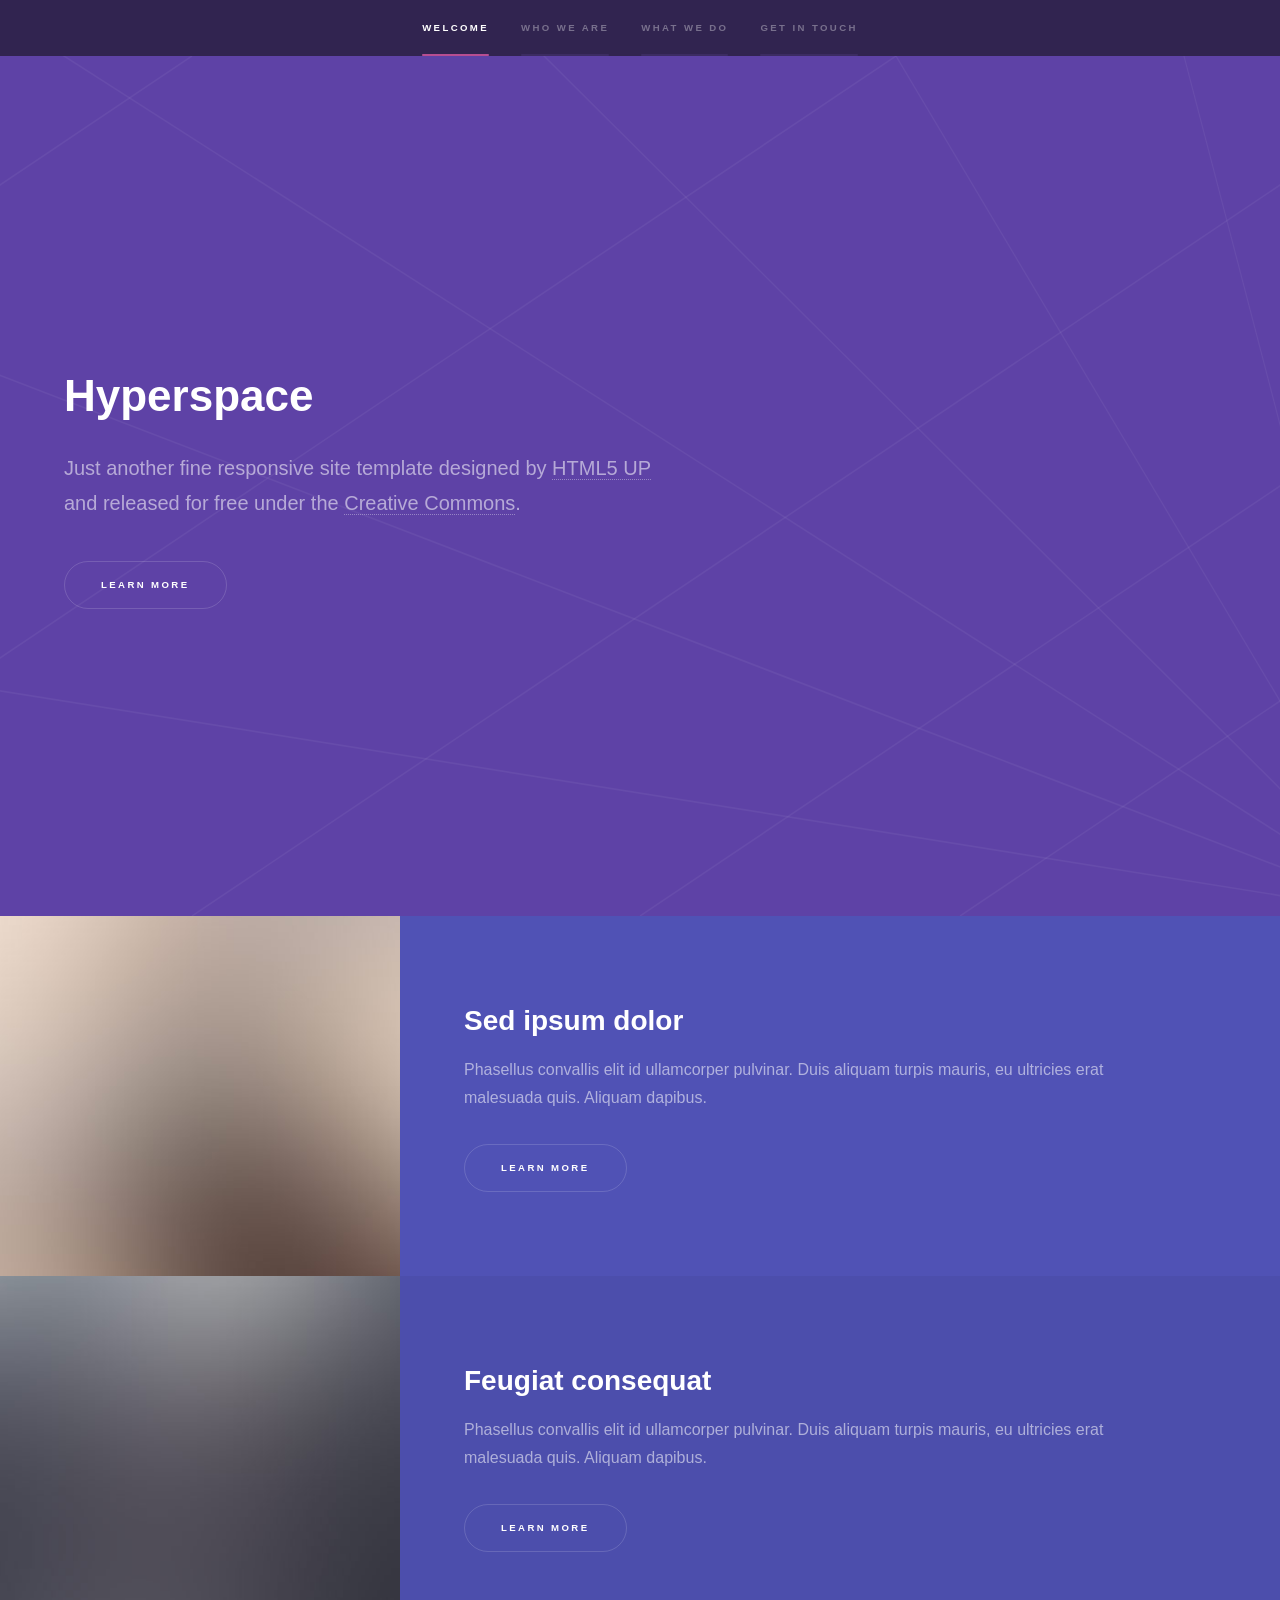
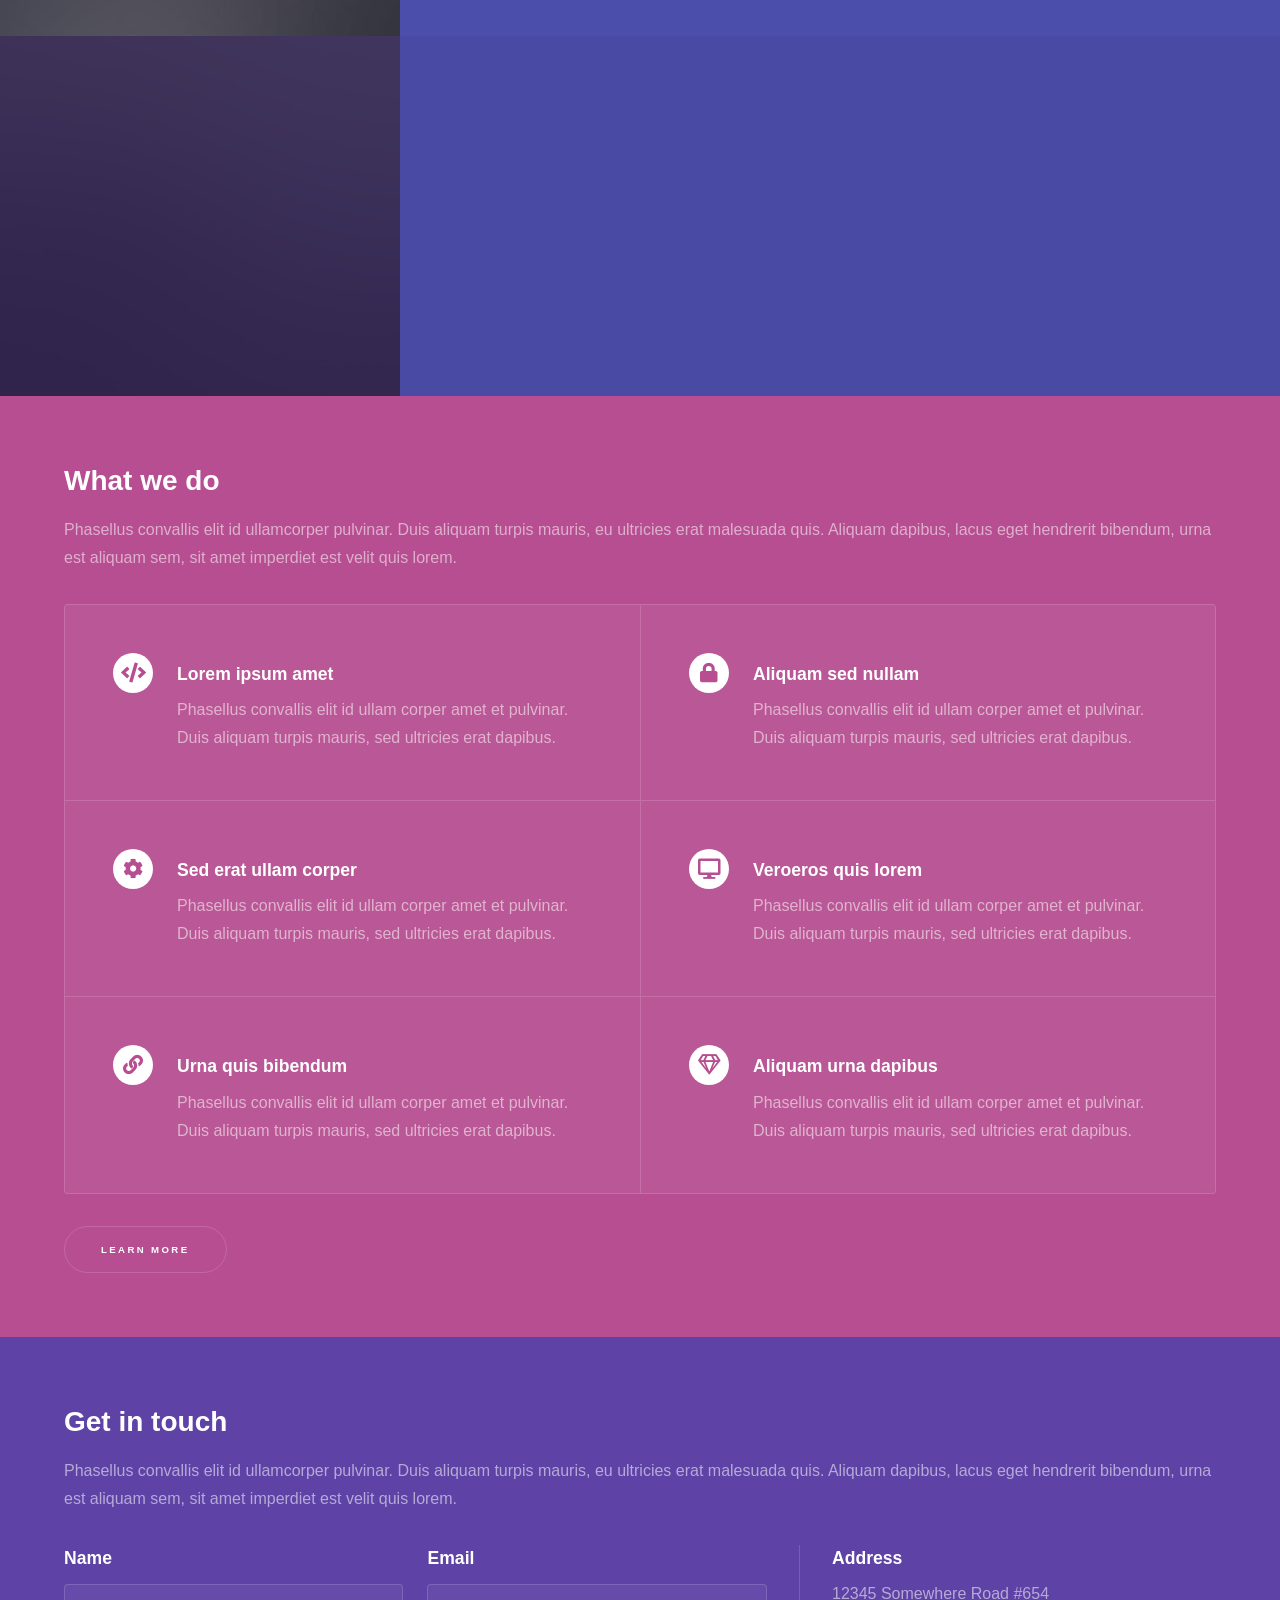
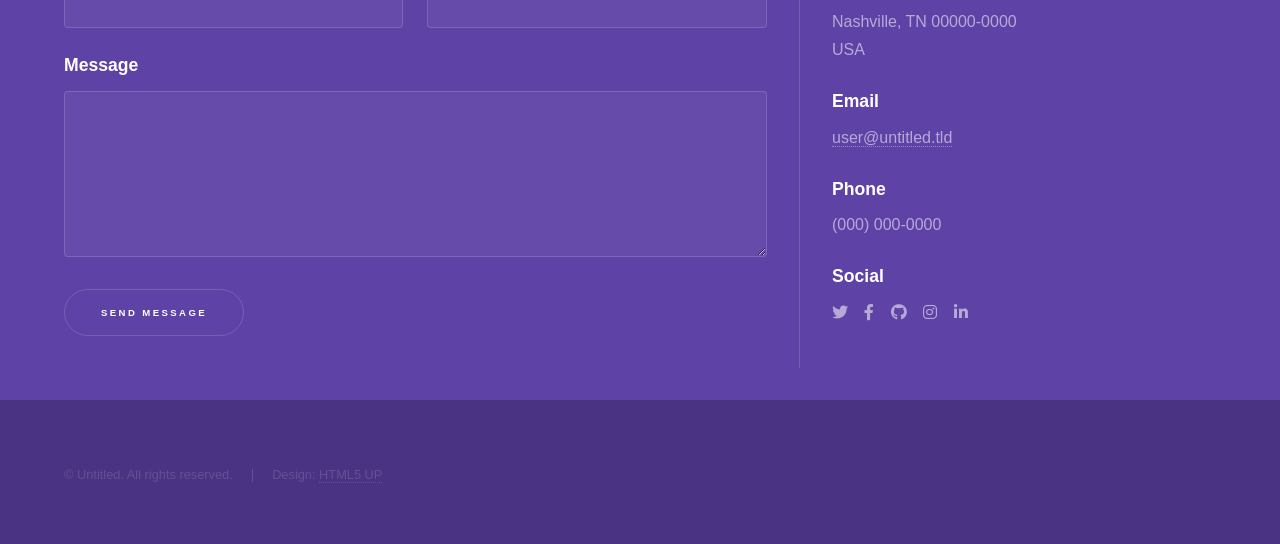
==== Frontend/html5up-hyperspace/index.html @ b509b098 "Added the 'Hyperspace' template from html5up.net" ====
<!DOCTYPE HTML>
<!--
	Hyperspace by HTML5 UP
	html5up.net | @ajlkn
	Free for personal and commercial use under the CCA 3.0 license (html5up.net/license)
-->
<html>
	<head>
		<title>Hyperspace by HTML5 UP</title>
		<meta charset="utf-8" />
		<meta name="viewport" content="width=device-width, initial-scale=1, user-scalable=no" />
		<link rel="stylesheet" href="assets/css/main.css" />
		<noscript><link rel="stylesheet" href="assets/css/noscript.css" /></noscript>
	</head>
	<body class="is-preload">

		<!-- Sidebar -->
			<section id="sidebar">
				<div class="inner">
					<nav>
						<ul>
							<li><a href="#intro">Welcome</a></li>
							<li><a href="#one">Who we are</a></li>
							<li><a href="#two">What we do</a></li>
							<li><a href="#three">Get in touch</a></li>
						</ul>
					</nav>
				</div>
			</section>

		<!-- Wrapper -->
			<div id="wrapper">

				<!-- Intro -->
					<section id="intro" class="wrapper style1 fullscreen fade-up">
						<div class="inner">
							<h1>Hyperspace</h1>
							<p>Just another fine responsive site template designed by <a href="http://html5up.net">HTML5 UP</a><br />
							and released for free under the <a href="http://html5up.net/license">Creative Commons</a>.</p>
							<ul class="actions">
								<li><a href="#one" class="button scrolly">Learn more</a></li>
							</ul>
						</div>
					</section>

				<!-- One -->
					<section id="one" class="wrapper style2 spotlights">
						<section>
							<a href="#" class="image"><img src="images/pic01.jpg" alt="" data-position="center center" /></a>
							<div class="content">
								<div class="inner">
									<h2>Sed ipsum dolor</h2>
									<p>Phasellus convallis elit id ullamcorper pulvinar. Duis aliquam turpis mauris, eu ultricies erat malesuada quis. Aliquam dapibus.</p>
									<ul class="actions">
										<li><a href="generic.html" class="button">Learn more</a></li>
									</ul>
								</div>
							</div>
						</section>
						<section>
							<a href="#" class="image"><img src="images/pic02.jpg" alt="" data-position="top center" /></a>
							<div class="content">
								<div class="inner">
									<h2>Feugiat consequat</h2>
									<p>Phasellus convallis elit id ullamcorper pulvinar. Duis aliquam turpis mauris, eu ultricies erat malesuada quis. Aliquam dapibus.</p>
									<ul class="actions">
										<li><a href="generic.html" class="button">Learn more</a></li>
									</ul>
								</div>
							</div>
						</section>
						<section>
							<a href="#" class="image"><img src="images/pic03.jpg" alt="" data-position="25% 25%" /></a>
							<div class="content">
								<div class="inner">
									<h2>Ultricies aliquam</h2>
									<p>Phasellus convallis elit id ullamcorper pulvinar. Duis aliquam turpis mauris, eu ultricies erat malesuada quis. Aliquam dapibus.</p>
									<ul class="actions">
										<li><a href="generic.html" class="button">Learn more</a></li>
									</ul>
								</div>
							</div>
						</section>
					</section>

				<!-- Two -->
					<section id="two" class="wrapper style3 fade-up">
						<div class="inner">
							<h2>What we do</h2>
							<p>Phasellus convallis elit id ullamcorper pulvinar. Duis aliquam turpis mauris, eu ultricies erat malesuada quis. Aliquam dapibus, lacus eget hendrerit bibendum, urna est aliquam sem, sit amet imperdiet est velit quis lorem.</p>
							<div class="features">
								<section>
									<span class="icon solid major fa-code"></span>
									<h3>Lorem ipsum amet</h3>
									<p>Phasellus convallis elit id ullam corper amet et pulvinar. Duis aliquam turpis mauris, sed ultricies erat dapibus.</p>
								</section>
								<section>
									<span class="icon solid major fa-lock"></span>
									<h3>Aliquam sed nullam</h3>
									<p>Phasellus convallis elit id ullam corper amet et pulvinar. Duis aliquam turpis mauris, sed ultricies erat dapibus.</p>
								</section>
								<section>
									<span class="icon solid major fa-cog"></span>
									<h3>Sed erat ullam corper</h3>
									<p>Phasellus convallis elit id ullam corper amet et pulvinar. Duis aliquam turpis mauris, sed ultricies erat dapibus.</p>
								</section>
								<section>
									<span class="icon solid major fa-desktop"></span>
									<h3>Veroeros quis lorem</h3>
									<p>Phasellus convallis elit id ullam corper amet et pulvinar. Duis aliquam turpis mauris, sed ultricies erat dapibus.</p>
								</section>
								<section>
									<span class="icon solid major fa-link"></span>
									<h3>Urna quis bibendum</h3>
									<p>Phasellus convallis elit id ullam corper amet et pulvinar. Duis aliquam turpis mauris, sed ultricies erat dapibus.</p>
								</section>
								<section>
									<span class="icon major fa-gem"></span>
									<h3>Aliquam urna dapibus</h3>
									<p>Phasellus convallis elit id ullam corper amet et pulvinar. Duis aliquam turpis mauris, sed ultricies erat dapibus.</p>
								</section>
							</div>
							<ul class="actions">
								<li><a href="generic.html" class="button">Learn more</a></li>
							</ul>
						</div>
					</section>

				<!-- Three -->
					<section id="three" class="wrapper style1 fade-up">
						<div class="inner">
							<h2>Get in touch</h2>
							<p>Phasellus convallis elit id ullamcorper pulvinar. Duis aliquam turpis mauris, eu ultricies erat malesuada quis. Aliquam dapibus, lacus eget hendrerit bibendum, urna est aliquam sem, sit amet imperdiet est velit quis lorem.</p>
							<div class="split style1">
								<section>
									<form method="post" action="#">
										<div class="fields">
											<div class="field half">
												<label for="name">Name</label>
												<input type="text" name="name" id="name" />
											</div>
											<div class="field half">
												<label for="email">Email</label>
												<input type="text" name="email" id="email" />
											</div>
											<div class="field">
												<label for="message">Message</label>
												<textarea name="message" id="message" rows="5"></textarea>
											</div>
										</div>
										<ul class="actions">
											<li><a href="" class="button submit">Send Message</a></li>
										</ul>
									</form>
								</section>
								<section>
									<ul class="contact">
										<li>
											<h3>Address</h3>
											<span>12345 Somewhere Road #654<br />
											Nashville, TN 00000-0000<br />
											USA</span>
										</li>
										<li>
											<h3>Email</h3>
											<a href="#">user@untitled.tld</a>
										</li>
										<li>
											<h3>Phone</h3>
											<span>(000) 000-0000</span>
										</li>
										<li>
											<h3>Social</h3>
											<ul class="icons">
												<li><a href="#" class="icon brands fa-twitter"><span class="label">Twitter</span></a></li>
												<li><a href="#" class="icon brands fa-facebook-f"><span class="label">Facebook</span></a></li>
												<li><a href="#" class="icon brands fa-github"><span class="label">GitHub</span></a></li>
												<li><a href="#" class="icon brands fa-instagram"><span class="label">Instagram</span></a></li>
												<li><a href="#" class="icon brands fa-linkedin-in"><span class="label">LinkedIn</span></a></li>
											</ul>
										</li>
									</ul>
								</section>
							</div>
						</div>
					</section>

			</div>

		<!-- Footer -->
			<footer id="footer" class="wrapper style1-alt">
				<div class="inner">
					<ul class="menu">
						<li>&copy; Untitled. All rights reserved.</li><li>Design: <a href="http://html5up.net">HTML5 UP</a></li>
					</ul>
				</div>
			</footer>

		<!-- Scripts -->
			<script src="assets/js/jquery.min.js"></script>
			<script src="assets/js/jquery.scrollex.min.js"></script>
			<script src="assets/js/jquery.scrolly.min.js"></script>
			<script src="assets/js/browser.min.js"></script>
			<script src="assets/js/breakpoints.min.js"></script>
			<script src="assets/js/util.js"></script>
			<script src="assets/js/main.js"></script>

	</body>
</html>
---- Frontend/html5up-hyperspace/assets/css/main.css ----
@import url(fontawesome-all.min.css);

/*
	Hyperspace by HTML5 UP
	html5up.net | @ajlkn
	Free for personal and commercial use under the CCA 3.0 license (html5up.net/license)
*/

html, body, div, span, applet, object,
iframe, h1, h2, h3, h4, h5, h6, p, blockquote,
pre, a, abbr, acronym, address, big, cite,
code, del, dfn, em, img, ins, kbd, q, s, samp,
small, strike, strong, sub, sup, tt, var, b,
u, i, center, dl, dt, dd, ol, ul, li, fieldset,
form, label, legend, table, caption, tbody,
tfoot, thead, tr, th, td, article, aside,
canvas, details, embed, figure, figcaption,
footer, header, hgroup, menu, nav, output, ruby,
section, summary, time, mark, audio, video {
	margin: 0;
	padding: 0;
	border: 0;
	font-size: 100%;
	font: inherit;
	vertical-align: baseline;}

article, aside, details, figcaption, figure,
footer, header, hgroup, menu, nav, section {
	display: block;}

body {
	line-height: 1;
}

ol, ul {
	list-style: none;
}

blockquote, q {
	quotes: none;
}

	blockquote:before, blockquote:after, q:before, q:after {
		content: '';
		content: none;
	}

table {
	border-collapse: collapse;
	border-spacing: 0;
}

body {
	-webkit-text-size-adjust: none;
}

mark {
	background-color: transparent;
	color: inherit;
}

input::-moz-focus-inner {
	border: 0;
	padding: 0;
}

input, select, textarea {
	-moz-appearance: none;
	-webkit-appearance: none;
	-ms-appearance: none;
	appearance: none;
}

/* Basic */

	@-ms-viewport {
		width: device-width;
	}

	body {
		-ms-overflow-style: scrollbar;
	}

	@media screen and (max-width: 480px) {

		html, body {
			min-width: 320px;
		}

	}

	html {
		box-sizing: border-box;
	}

	*, *:before, *:after {
		box-sizing: inherit;
	}

	body {
		background: #312450;
	}

		body.is-preload *, body.is-preload *:before, body.is-preload *:after {
			-moz-animation: none !important;
			-webkit-animation: none !important;
			-ms-animation: none !important;
			animation: none !important;
			-moz-transition: none !important;
			-webkit-transition: none !important;
			-ms-transition: none !important;
			transition: none !important;
		}

/* Type */

	body, input, select, textarea {
		color: rgba(255, 255, 255, 0.55);
		font-family: Arial, Helvetica, sans-serif;
		font-size: 16.5pt;
		font-weight: normal;
		line-height: 1.75;
	}

		@media screen and (max-width: 1680px) {

			body, input, select, textarea {
				font-size: 13pt;
			}

		}

		@media screen and (max-width: 1280px) {

			body, input, select, textarea {
				font-size: 12pt;
			}

		}

		@media screen and (max-width: 360px) {

			body, input, select, textarea {
				font-size: 11pt;
			}

		}

	a {
		-moz-transition: color 0.2s ease, border-bottom-color 0.2s ease;
		-webkit-transition: color 0.2s ease, border-bottom-color 0.2s ease;
		-ms-transition: color 0.2s ease, border-bottom-color 0.2s ease;
		transition: color 0.2s ease, border-bottom-color 0.2s ease;
		border-bottom: dotted 1px rgba(255, 255, 255, 0.35);
		color: inherit;
		text-decoration: none;
	}

		a:hover {
			border-bottom-color: transparent;
			color: #ffffff;
		}

	strong, b {
		color: #ffffff;
		font-weight: bold;
	}

	em, i {
		font-style: italic;
	}

	p {
		margin: 0 0 2em 0;
	}

	h1, h2, h3, h4, h5, h6 {
		color: #ffffff;
		font-weight: bold;
		line-height: 1.5;
		margin: 0 0 0.5em 0;
	}

		h1 a, h2 a, h3 a, h4 a, h5 a, h6 a {
			color: inherit;
			text-decoration: none;
		}

	h1 {
		font-size: 2.75em;
	}

		h1.major {
			margin: 0 0 1.3em 0;
			position: relative;
			padding-bottom: 0.35em;
		}

			h1.major:after {
				background-image: -moz-linear-gradient(to right, #5e42a6, #b74e91);
				background-image: -webkit-linear-gradient(to right, #5e42a6, #b74e91);
				background-image: -ms-linear-gradient(to right, #5e42a6, #b74e91);
				background-image: linear-gradient(to right, #5e42a6, #b74e91);
				-moz-transition: max-width 0.2s ease;
				-webkit-transition: max-width 0.2s ease;
				-ms-transition: max-width 0.2s ease;
				transition: max-width 0.2s ease;
				border-radius: 0.2em;
				bottom: 0;
				content: '';
				height: 0.05em;
				position: absolute;
				right: 0;
				width: 100%;
			}

	h2 {
		font-size: 1.75em;
	}

	h3 {
		font-size: 1.1em;
	}

	h4 {
		font-size: 1em;
	}

	h5 {
		font-size: 0.8em;
	}

	h6 {
		font-size: 0.6em;
	}

	@media screen and (max-width: 736px) {

		h1 {
			font-size: 2em;
		}

		h2 {
			font-size: 1.25em;
		}

		h3 {
			font-size: 1em;
		}

		h4 {
			font-size: 0.8em;
		}

		h5 {
			font-size: 0.6em;
		}

		h6 {
			font-size: 0.6em;
		}

	}

	sub {
		font-size: 0.8em;
		position: relative;
		top: 0.5em;
	}

	sup {
		font-size: 0.8em;
		position: relative;
		top: -0.5em;
	}

	blockquote {
		border-left: solid 4px rgba(255, 255, 255, 0.15);
		font-style: italic;
		margin: 0 0 2em 0;
		padding: 0.5em 0 0.5em 2em;
	}

	code {
		background: rgba(255, 255, 255, 0.05);
		border-radius: 0.25em;
		border: solid 1px rgba(255, 255, 255, 0.15);
		font-family: "Courier New", monospace;
		font-size: 0.9em;
		margin: 0 0.25em;
		padding: 0.25em 0.65em;
	}

	pre {
		-webkit-overflow-scrolling: touch;
		font-family: "Courier New", monospace;
		font-size: 0.9em;
		margin: 0 0 2em 0;
	}

		pre code {
			display: block;
			line-height: 1.75em;
			padding: 1em 1.5em;
			overflow-x: auto;
		}

	hr {
		border: 0;
		border-bottom: solid 1px rgba(255, 255, 255, 0.15);
		margin: 2em 0;
	}

		hr.major {
			margin: 3em 0;
		}

	.align-left {
		text-align: left;
	}

	.align-center {
		text-align: center;
	}

	.align-right {
		text-align: right;
	}

/* Row */

	.row {
		display: flex;
		flex-wrap: wrap;
		box-sizing: border-box;
		align-items: stretch;
	}

		.row > * {
			box-sizing: border-box;
		}

		.row.gtr-uniform > * > :last-child {
			margin-bottom: 0;
		}

		.row.aln-left {
			justify-content: flex-start;
		}

		.row.aln-center {
			justify-content: center;
		}

		.row.aln-right {
			justify-content: flex-end;
		}

		.row.aln-top {
			align-items: flex-start;
		}

		.row.aln-middle {
			align-items: center;
		}

		.row.aln-bottom {
			align-items: flex-end;
		}

		.row > .imp {
			order: -1;
		}

		.row > .col-1 {
			width: 8.33333%;
		}

		.row > .off-1 {
			margin-left: 8.33333%;
		}

		.row > .col-2 {
			width: 16.66667%;
		}

		.row > .off-2 {
			margin-left: 16.66667%;
		}

		.row > .col-3 {
			width: 25%;
		}

		.row > .off-3 {
			margin-left: 25%;
		}

		.row > .col-4 {
			width: 33.33333%;
		}

		.row > .off-4 {
			margin-left: 33.33333%;
		}

		.row > .col-5 {
			width: 41.66667%;
		}

		.row > .off-5 {
			margin-left: 41.66667%;
		}

		.row > .col-6 {
			width: 50%;
		}

		.row > .off-6 {
			margin-left: 50%;
		}

		.row > .col-7 {
			width: 58.33333%;
		}

		.row > .off-7 {
			margin-left: 58.33333%;
		}

		.row > .col-8 {
			width: 66.66667%;
		}

		.row > .off-8 {
			margin-left: 66.66667%;
		}

		.row > .col-9 {
			width: 75%;
		}

		.row > .off-9 {
			margin-left: 75%;
		}

		.row > .col-10 {
			width: 83.33333%;
		}

		.row > .off-10 {
			margin-left: 83.33333%;
		}

		.row > .col-11 {
			width: 91.66667%;
		}

		.row > .off-11 {
			margin-left: 91.66667%;
		}

		.row > .col-12 {
			width: 100%;
		}

		.row > .off-12 {
			margin-left: 100%;
		}

		.row.gtr-0 {
			margin-top: 0;
			margin-left: 0em;
		}

			.row.gtr-0 > * {
				padding: 0 0 0 0em;
			}

			.row.gtr-0.gtr-uniform {
				margin-top: 0em;
			}

				.row.gtr-0.gtr-uniform > * {
					padding-top: 0em;
				}

		.row.gtr-25 {
			margin-top: 0;
			margin-left: -0.375em;
		}

			.row.gtr-25 > * {
				padding: 0 0 0 0.375em;
			}

			.row.gtr-25.gtr-uniform {
				margin-top: -0.375em;
			}

				.row.gtr-25.gtr-uniform > * {
					padding-top: 0.375em;
				}

		.row.gtr-50 {
			margin-top: 0;
			margin-left: -0.75em;
		}

			.row.gtr-50 > * {
				padding: 0 0 0 0.75em;
			}

			.row.gtr-50.gtr-uniform {
				margin-top: -0.75em;
			}

				.row.gtr-50.gtr-uniform > * {
					padding-top: 0.75em;
				}

		.row {
			margin-top: 0;
			margin-left: -1.5em;
		}

			.row > * {
				padding: 0 0 0 1.5em;
			}

			.row.gtr-uniform {
				margin-top: -1.5em;
			}

				.row.gtr-uniform > * {
					padding-top: 1.5em;
				}

		.row.gtr-150 {
			margin-top: 0;
			margin-left: -2.25em;
		}

			.row.gtr-150 > * {
				padding: 0 0 0 2.25em;
			}

			.row.gtr-150.gtr-uniform {
				margin-top: -2.25em;
			}

				.row.gtr-150.gtr-uniform > * {
					padding-top: 2.25em;
				}

		.row.gtr-200 {
			margin-top: 0;
			margin-left: -3em;
		}

			.row.gtr-200 > * {
				padding: 0 0 0 3em;
			}

			.row.gtr-200.gtr-uniform {
				margin-top: -3em;
			}

				.row.gtr-200.gtr-uniform > * {
					padding-top: 3em;
				}

		@media screen and (max-width: 1680px) {

			.row {
				display: flex;
				flex-wrap: wrap;
				box-sizing: border-box;
				align-items: stretch;
			}

				.row > * {
					box-sizing: border-box;
				}

				.row.gtr-uniform > * > :last-child {
					margin-bottom: 0;
				}

				.row.aln-left {
					justify-content: flex-start;
				}

				.row.aln-center {
					justify-content: center;
				}

				.row.aln-right {
					justify-content: flex-end;
				}

				.row.aln-top {
					align-items: flex-start;
				}

				.row.aln-middle {
					align-items: center;
				}

				.row.aln-bottom {
					align-items: flex-end;
				}

				.row > .imp-xlarge {
					order: -1;
				}

				.row > .col-1-xlarge {
					width: 8.33333%;
				}

				.row > .off-1-xlarge {
					margin-left: 8.33333%;
				}

				.row > .col-2-xlarge {
					width: 16.66667%;
				}

				.row > .off-2-xlarge {
					margin-left: 16.66667%;
				}

				.row > .col-3-xlarge {
					width: 25%;
				}

				.row > .off-3-xlarge {
					margin-left: 25%;
				}

				.row > .col-4-xlarge {
					width: 33.33333%;
				}

				.row > .off-4-xlarge {
					margin-left: 33.33333%;
				}

				.row > .col-5-xlarge {
					width: 41.66667%;
				}

				.row > .off-5-xlarge {
					margin-left: 41.66667%;
				}

				.row > .col-6-xlarge {
					width: 50%;
				}

				.row > .off-6-xlarge {
					margin-left: 50%;
				}

				.row > .col-7-xlarge {
					width: 58.33333%;
				}

				.row > .off-7-xlarge {
					margin-left: 58.33333%;
				}

				.row > .col-8-xlarge {
					width: 66.66667%;
				}

				.row > .off-8-xlarge {
					margin-left: 66.66667%;
				}

				.row > .col-9-xlarge {
					width: 75%;
				}

				.row > .off-9-xlarge {
					margin-left: 75%;
				}

				.row > .col-10-xlarge {
					width: 83.33333%;
				}

				.row > .off-10-xlarge {
					margin-left: 83.33333%;
				}

				.row > .col-11-xlarge {
					width: 91.66667%;
				}

				.row > .off-11-xlarge {
					margin-left: 91.66667%;
				}

				.row > .col-12-xlarge {
					width: 100%;
				}

				.row > .off-12-xlarge {
					margin-left: 100%;
				}

				.row.gtr-0 {
					margin-top: 0;
					margin-left: 0em;
				}

					.row.gtr-0 > * {
						padding: 0 0 0 0em;
					}

					.row.gtr-0.gtr-uniform {
						margin-top: 0em;
					}

						.row.gtr-0.gtr-uniform > * {
							padding-top: 0em;
						}

				.row.gtr-25 {
					margin-top: 0;
					margin-left: -0.375em;
				}

					.row.gtr-25 > * {
						padding: 0 0 0 0.375em;
					}

					.row.gtr-25.gtr-uniform {
						margin-top: -0.375em;
					}

						.row.gtr-25.gtr-uniform > * {
							padding-top: 0.375em;
						}

				.row.gtr-50 {
					margin-top: 0;
					margin-left: -0.75em;
				}

					.row.gtr-50 > * {
						padding: 0 0 0 0.75em;
					}

					.row.gtr-50.gtr-uniform {
						margin-top: -0.75em;
					}

						.row.gtr-50.gtr-uniform > * {
							padding-top: 0.75em;
						}

				.row {
					margin-top: 0;
					margin-left: -1.5em;
				}

					.row > * {
						padding: 0 0 0 1.5em;
					}

					.row.gtr-uniform {
						margin-top: -1.5em;
					}

						.row.gtr-uniform > * {
							padding-top: 1.5em;
						}

				.row.gtr-150 {
					margin-top: 0;
					margin-left: -2.25em;
				}

					.row.gtr-150 > * {
						padding: 0 0 0 2.25em;
					}

					.row.gtr-150.gtr-uniform {
						margin-top: -2.25em;
					}

						.row.gtr-150.gtr-uniform > * {
							padding-top: 2.25em;
						}

				.row.gtr-200 {
					margin-top: 0;
					margin-left: -3em;
				}

					.row.gtr-200 > * {
						padding: 0 0 0 3em;
					}

					.row.gtr-200.gtr-uniform {
						margin-top: -3em;
					}

						.row.gtr-200.gtr-uniform > * {
							padding-top: 3em;
						}

		}

		@media screen and (max-width: 1280px) {

			.row {
				display: flex;
				flex-wrap: wrap;
				box-sizing: border-box;
				align-items: stretch;
			}

				.row > * {
					box-sizing: border-box;
				}

				.row.gtr-uniform > * > :last-child {
					margin-bottom: 0;
				}

				.row.aln-left {
					justify-content: flex-start;
				}

				.row.aln-center {
					justify-content: center;
				}

				.row.aln-right {
					justify-content: flex-end;
				}

				.row.aln-top {
					align-items: flex-start;
				}

				.row.aln-middle {
					align-items: center;
				}

				.row.aln-bottom {
					align-items: flex-end;
				}

				.row > .imp-large {
					order: -1;
				}

				.row > .col-1-large {
					width: 8.33333%;
				}

				.row > .off-1-large {
					margin-left: 8.33333%;
				}

				.row > .col-2-large {
					width: 16.66667%;
				}

				.row > .off-2-large {
					margin-left: 16.66667%;
				}

				.row > .col-3-large {
					width: 25%;
				}

				.row > .off-3-large {
					margin-left: 25%;
				}

				.row > .col-4-large {
					width: 33.33333%;
				}

				.row > .off-4-large {
					margin-left: 33.33333%;
				}

				.row > .col-5-large {
					width: 41.66667%;
				}

				.row > .off-5-large {
					margin-left: 41.66667%;
				}

				.row > .col-6-large {
					width: 50%;
				}

				.row > .off-6-large {
					margin-left: 50%;
				}

				.row > .col-7-large {
					width: 58.33333%;
				}

				.row > .off-7-large {
					margin-left: 58.33333%;
				}

				.row > .col-8-large {
					width: 66.66667%;
				}

				.row > .off-8-large {
					margin-left: 66.66667%;
				}

				.row > .col-9-large {
					width: 75%;
				}

				.row > .off-9-large {
					margin-left: 75%;
				}

				.row > .col-10-large {
					width: 83.33333%;
				}

				.row > .off-10-large {
					margin-left: 83.33333%;
				}

				.row > .col-11-large {
					width: 91.66667%;
				}

				.row > .off-11-large {
					margin-left: 91.66667%;
				}

				.row > .col-12-large {
					width: 100%;
				}

				.row > .off-12-large {
					margin-left: 100%;
				}

				.row.gtr-0 {
					margin-top: 0;
					margin-left: 0em;
				}

					.row.gtr-0 > * {
						padding: 0 0 0 0em;
					}

					.row.gtr-0.gtr-uniform {
						margin-top: 0em;
					}

						.row.gtr-0.gtr-uniform > * {
							padding-top: 0em;
						}

				.row.gtr-25 {
					margin-top: 0;
					margin-left: -0.375em;
				}

					.row.gtr-25 > * {
						padding: 0 0 0 0.375em;
					}

					.row.gtr-25.gtr-uniform {
						margin-top: -0.375em;
					}

						.row.gtr-25.gtr-uniform > * {
							padding-top: 0.375em;
						}

				.row.gtr-50 {
					margin-top: 0;
					margin-left: -0.75em;
				}

					.row.gtr-50 > * {
						padding: 0 0 0 0.75em;
					}

					.row.gtr-50.gtr-uniform {
						margin-top: -0.75em;
					}

						.row.gtr-50.gtr-uniform > * {
							padding-top: 0.75em;
						}

				.row {
					margin-top: 0;
					margin-left: -1.5em;
				}

					.row > * {
						padding: 0 0 0 1.5em;
					}

					.row.gtr-uniform {
						margin-top: -1.5em;
					}

						.row.gtr-uniform > * {
							padding-top: 1.5em;
						}

				.row.gtr-150 {
					margin-top: 0;
					margin-left: -2.25em;
				}

					.row.gtr-150 > * {
						padding: 0 0 0 2.25em;
					}

					.row.gtr-150.gtr-uniform {
						margin-top: -2.25em;
					}

						.row.gtr-150.gtr-uniform > * {
							padding-top: 2.25em;
						}

				.row.gtr-200 {
					margin-top: 0;
					margin-left: -3em;
				}

					.row.gtr-200 > * {
						padding: 0 0 0 3em;
					}

					.row.gtr-200.gtr-uniform {
						margin-top: -3em;
					}

						.row.gtr-200.gtr-uniform > * {
							padding-top: 3em;
						}

		}

		@media screen and (max-width: 980px) {

			.row {
				display: flex;
				flex-wrap: wrap;
				box-sizing: border-box;
				align-items: stretch;
			}

				.row > * {
					box-sizing: border-box;
				}

				.row.gtr-uniform > * > :last-child {
					margin-bottom: 0;
				}

				.row.aln-left {
					justify-content: flex-start;
				}

				.row.aln-center {
					justify-content: center;
				}

				.row.aln-right {
					justify-content: flex-end;
				}

				.row.aln-top {
					align-items: flex-start;
				}

				.row.aln-middle {
					align-items: center;
				}

				.row.aln-bottom {
					align-items: flex-end;
				}

				.row > .imp-medium {
					order: -1;
				}

				.row > .col-1-medium {
					width: 8.33333%;
				}

				.row > .off-1-medium {
					margin-left: 8.33333%;
				}

				.row > .col-2-medium {
					width: 16.66667%;
				}

				.row > .off-2-medium {
					margin-left: 16.66667%;
				}

				.row > .col-3-medium {
					width: 25%;
				}

				.row > .off-3-medium {
					margin-left: 25%;
				}

				.row > .col-4-medium {
					width: 33.33333%;
				}

				.row > .off-4-medium {
					margin-left: 33.33333%;
				}

				.row > .col-5-medium {
					width: 41.66667%;
				}

				.row > .off-5-medium {
					margin-left: 41.66667%;
				}

				.row > .col-6-medium {
					width: 50%;
				}

				.row > .off-6-medium {
					margin-left: 50%;
				}

				.row > .col-7-medium {
					width: 58.33333%;
				}

				.row > .off-7-medium {
					margin-left: 58.33333%;
				}

				.row > .col-8-medium {
					width: 66.66667%;
				}

				.row > .off-8-medium {
					margin-left: 66.66667%;
				}

				.row > .col-9-medium {
					width: 75%;
				}

				.row > .off-9-medium {
					margin-left: 75%;
				}

				.row > .col-10-medium {
					width: 83.33333%;
				}

				.row > .off-10-medium {
					margin-left: 83.33333%;
				}

				.row > .col-11-medium {
					width: 91.66667%;
				}

				.row > .off-11-medium {
					margin-left: 91.66667%;
				}

				.row > .col-12-medium {
					width: 100%;
				}

				.row > .off-12-medium {
					margin-left: 100%;
				}

				.row.gtr-0 {
					margin-top: 0;
					margin-left: 0em;
				}

					.row.gtr-0 > * {
						padding: 0 0 0 0em;
					}

					.row.gtr-0.gtr-uniform {
						margin-top: 0em;
					}

						.row.gtr-0.gtr-uniform > * {
							padding-top: 0em;
						}

				.row.gtr-25 {
					margin-top: 0;
					margin-left: -0.375em;
				}

					.row.gtr-25 > * {
						padding: 0 0 0 0.375em;
					}

					.row.gtr-25.gtr-uniform {
						margin-top: -0.375em;
					}

						.row.gtr-25.gtr-uniform > * {
							padding-top: 0.375em;
						}

				.row.gtr-50 {
					margin-top: 0;
					margin-left: -0.75em;
				}

					.row.gtr-50 > * {
						padding: 0 0 0 0.75em;
					}

					.row.gtr-50.gtr-uniform {
						margin-top: -0.75em;
					}

						.row.gtr-50.gtr-uniform > * {
							padding-top: 0.75em;
						}

				.row {
					margin-top: 0;
					margin-left: -1.5em;
				}

					.row > * {
						padding: 0 0 0 1.5em;
					}

					.row.gtr-uniform {
						margin-top: -1.5em;
					}

						.row.gtr-uniform > * {
							padding-top: 1.5em;
						}

				.row.gtr-150 {
					margin-top: 0;
					margin-left: -2.25em;
				}

					.row.gtr-150 > * {
						padding: 0 0 0 2.25em;
					}

					.row.gtr-150.gtr-uniform {
						margin-top: -2.25em;
					}

						.row.gtr-150.gtr-uniform > * {
							padding-top: 2.25em;
						}

				.row.gtr-200 {
					margin-top: 0;
					margin-left: -3em;
				}

					.row.gtr-200 > * {
						padding: 0 0 0 3em;
					}

					.row.gtr-200.gtr-uniform {
						margin-top: -3em;
					}

						.row.gtr-200.gtr-uniform > * {
							padding-top: 3em;
						}

		}

		@media screen and (max-width: 736px) {

			.row {
				display: flex;
				flex-wrap: wrap;
				box-sizing: border-box;
				align-items: stretch;
			}

				.row > * {
					box-sizing: border-box;
				}

				.row.gtr-uniform > * > :last-child {
					margin-bottom: 0;
				}

				.row.aln-left {
					justify-content: flex-start;
				}

				.row.aln-center {
					justify-content: center;
				}

				.row.aln-right {
					justify-content: flex-end;
				}

				.row.aln-top {
					align-items: flex-start;
				}

				.row.aln-middle {
					align-items: center;
				}

				.row.aln-bottom {
					align-items: flex-end;
				}

				.row > .imp-small {
					order: -1;
				}

				.row > .col-1-small {
					width: 8.33333%;
				}

				.row > .off-1-small {
					margin-left: 8.33333%;
				}

				.row > .col-2-small {
					width: 16.66667%;
				}

				.row > .off-2-small {
					margin-left: 16.66667%;
				}

				.row > .col-3-small {
					width: 25%;
				}

				.row > .off-3-small {
					margin-left: 25%;
				}

				.row > .col-4-small {
					width: 33.33333%;
				}

				.row > .off-4-small {
					margin-left: 33.33333%;
				}

				.row > .col-5-small {
					width: 41.66667%;
				}

				.row > .off-5-small {
					margin-left: 41.66667%;
				}

				.row > .col-6-small {
					width: 50%;
				}

				.row > .off-6-small {
					margin-left: 50%;
				}

				.row > .col-7-small {
					width: 58.33333%;
				}

				.row > .off-7-small {
					margin-left: 58.33333%;
				}

				.row > .col-8-small {
					width: 66.66667%;
				}

				.row > .off-8-small {
					margin-left: 66.66667%;
				}

				.row > .col-9-small {
					width: 75%;
				}

				.row > .off-9-small {
					margin-left: 75%;
				}

				.row > .col-10-small {
					width: 83.33333%;
				}

				.row > .off-10-small {
					margin-left: 83.33333%;
				}

				.row > .col-11-small {
					width: 91.66667%;
				}

				.row > .off-11-small {
					margin-left: 91.66667%;
				}

				.row > .col-12-small {
					width: 100%;
				}

				.row > .off-12-small {
					margin-left: 100%;
				}

				.row.gtr-0 {
					margin-top: 0;
					margin-left: 0em;
				}

					.row.gtr-0 > * {
						padding: 0 0 0 0em;
					}

					.row.gtr-0.gtr-uniform {
						margin-top: 0em;
					}

						.row.gtr-0.gtr-uniform > * {
							padding-top: 0em;
						}

				.row.gtr-25 {
					margin-top: 0;
					margin-left: -0.375em;
				}

					.row.gtr-25 > * {
						padding: 0 0 0 0.375em;
					}

					.row.gtr-25.gtr-uniform {
						margin-top: -0.375em;
					}

						.row.gtr-25.gtr-uniform > * {
							padding-top: 0.375em;
						}

				.row.gtr-50 {
					margin-top: 0;
					margin-left: -0.75em;
				}

					.row.gtr-50 > * {
						padding: 0 0 0 0.75em;
					}

					.row.gtr-50.gtr-uniform {
						margin-top: -0.75em;
					}

						.row.gtr-50.gtr-uniform > * {
							padding-top: 0.75em;
						}

				.row {
					margin-top: 0;
					margin-left: -1.5em;
				}

					.row > * {
						padding: 0 0 0 1.5em;
					}

					.row.gtr-uniform {
						margin-top: -1.5em;
					}

						.row.gtr-uniform > * {
							padding-top: 1.5em;
						}

				.row.gtr-150 {
					margin-top: 0;
					margin-left: -2.25em;
				}

					.row.gtr-150 > * {
						padding: 0 0 0 2.25em;
					}

					.row.gtr-150.gtr-uniform {
						margin-top: -2.25em;
					}

						.row.gtr-150.gtr-uniform > * {
							padding-top: 2.25em;
						}

				.row.gtr-200 {
					margin-top: 0;
					margin-left: -3em;
				}

					.row.gtr-200 > * {
						padding: 0 0 0 3em;
					}

					.row.gtr-200.gtr-uniform {
						margin-top: -3em;
					}

						.row.gtr-200.gtr-uniform > * {
							padding-top: 3em;
						}

		}

		@media screen and (max-width: 480px) {

			.row {
				display: flex;
				flex-wrap: wrap;
				box-sizing: border-box;
				align-items: stretch;
			}

				.row > * {
					box-sizing: border-box;
				}

				.row.gtr-uniform > * > :last-child {
					margin-bottom: 0;
				}

				.row.aln-left {
					justify-content: flex-start;
				}

				.row.aln-center {
					justify-content: center;
				}

				.row.aln-right {
					justify-content: flex-end;
				}

				.row.aln-top {
					align-items: flex-start;
				}

				.row.aln-middle {
					align-items: center;
				}

				.row.aln-bottom {
					align-items: flex-end;
				}

				.row > .imp-xsmall {
					order: -1;
				}

				.row > .col-1-xsmall {
					width: 8.33333%;
				}

				.row > .off-1-xsmall {
					margin-left: 8.33333%;
				}

				.row > .col-2-xsmall {
					width: 16.66667%;
				}

				.row > .off-2-xsmall {
					margin-left: 16.66667%;
				}

				.row > .col-3-xsmall {
					width: 25%;
				}

				.row > .off-3-xsmall {
					margin-left: 25%;
				}

				.row > .col-4-xsmall {
					width: 33.33333%;
				}

				.row > .off-4-xsmall {
					margin-left: 33.33333%;
				}

				.row > .col-5-xsmall {
					width: 41.66667%;
				}

				.row > .off-5-xsmall {
					margin-left: 41.66667%;
				}

				.row > .col-6-xsmall {
					width: 50%;
				}

				.row > .off-6-xsmall {
					margin-left: 50%;
				}

				.row > .col-7-xsmall {
					width: 58.33333%;
				}

				.row > .off-7-xsmall {
					margin-left: 58.33333%;
				}

				.row > .col-8-xsmall {
					width: 66.66667%;
				}

				.row > .off-8-xsmall {
					margin-left: 66.66667%;
				}

				.row > .col-9-xsmall {
					width: 75%;
				}

				.row > .off-9-xsmall {
					margin-left: 75%;
				}

				.row > .col-10-xsmall {
					width: 83.33333%;
				}

				.row > .off-10-xsmall {
					margin-left: 83.33333%;
				}

				.row > .col-11-xsmall {
					width: 91.66667%;
				}

				.row > .off-11-xsmall {
					margin-left: 91.66667%;
				}

				.row > .col-12-xsmall {
					width: 100%;
				}

				.row > .off-12-xsmall {
					margin-left: 100%;
				}

				.row.gtr-0 {
					margin-top: 0;
					margin-left: 0em;
				}

					.row.gtr-0 > * {
						padding: 0 0 0 0em;
					}

					.row.gtr-0.gtr-uniform {
						margin-top: 0em;
					}

						.row.gtr-0.gtr-uniform > * {
							padding-top: 0em;
						}

				.row.gtr-25 {
					margin-top: 0;
					margin-left: -0.375em;
				}

					.row.gtr-25 > * {
						padding: 0 0 0 0.375em;
					}

					.row.gtr-25.gtr-uniform {
						margin-top: -0.375em;
					}

						.row.gtr-25.gtr-uniform > * {
							padding-top: 0.375em;
						}

				.row.gtr-50 {
					margin-top: 0;
					margin-left: -0.75em;
				}

					.row.gtr-50 > * {
						padding: 0 0 0 0.75em;
					}

					.row.gtr-50.gtr-uniform {
						margin-top: -0.75em;
					}

						.row.gtr-50.gtr-uniform > * {
							padding-top: 0.75em;
						}

				.row {
					margin-top: 0;
					margin-left: -1.5em;
				}

					.row > * {
						padding: 0 0 0 1.5em;
					}

					.row.gtr-uniform {
						margin-top: -1.5em;
					}

						.row.gtr-uniform > * {
							padding-top: 1.5em;
						}

				.row.gtr-150 {
					margin-top: 0;
					margin-left: -2.25em;
				}

					.row.gtr-150 > * {
						padding: 0 0 0 2.25em;
					}

					.row.gtr-150.gtr-uniform {
						margin-top: -2.25em;
					}

						.row.gtr-150.gtr-uniform > * {
							padding-top: 2.25em;
						}

				.row.gtr-200 {
					margin-top: 0;
					margin-left: -3em;
				}

					.row.gtr-200 > * {
						padding: 0 0 0 3em;
					}

					.row.gtr-200.gtr-uniform {
						margin-top: -3em;
					}

						.row.gtr-200.gtr-uniform > * {
							padding-top: 3em;
						}

		}

/* Box */

	.box {
		border-radius: 0.25em;
		border: solid 1px rgba(255, 255, 255, 0.15);
		margin-bottom: 2em;
		padding: 1.5em;
	}

		.box > :last-child,
		.box > :last-child > :last-child,
		.box > :last-child > :last-child > :last-child {
			margin-bottom: 0;
		}

		.box.alt {
			border: 0;
			border-radius: 0;
			padding: 0;
		}

/* Button */

	input[type="submit"],
	input[type="reset"],
	input[type="button"],
	button,
	.button {
		-moz-appearance: none;
		-webkit-appearance: none;
		-ms-appearance: none;
		appearance: none;
		-moz-transition: border-color 0.2s ease;
		-webkit-transition: border-color 0.2s ease;
		-ms-transition: border-color 0.2s ease;
		transition: border-color 0.2s ease;
		background-color: transparent;
		border: solid 1px !important;
		border-color: rgba(255, 255, 255, 0.15) !important;
		border-radius: 3em;
		color: #ffffff !important;
		cursor: pointer;
		display: inline-block;
		font-size: 0.6em;
		font-weight: bold;
		height: calc(4.75em + 2px);
		letter-spacing: 0.25em;
		line-height: 4.75em;
		outline: 0;
		padding: 0 3.75em;
		position: relative;
		text-align: center;
		text-decoration: none;
		text-transform: uppercase;
		white-space: nowrap;
	}

		input[type="submit"]:after,
		input[type="reset"]:after,
		input[type="button"]:after,
		button:after,
		.button:after {
			-moz-transform: scale(0.25);
			-webkit-transform: scale(0.25);
			-ms-transform: scale(0.25);
			transform: scale(0.25);
			pointer-events: none;
			-moz-transition: opacity 0.2s ease, -moz-transform 0.2s ease;
			-webkit-transition: opacity 0.2s ease, -webkit-transform 0.2s ease;
			-ms-transition: opacity 0.2s ease, -ms-transform 0.2s ease;
			transition: opacity 0.2s ease, transform 0.2s ease;
			background: #ffffff;
			border-radius: 3em;
			content: '';
			height: 100%;
			left: 0;
			opacity: 0;
			position: absolute;
			top: 0;
			width: 100%;
		}

		input[type="submit"].icon:before,
		input[type="reset"].icon:before,
		input[type="button"].icon:before,
		button.icon:before,
		.button.icon:before {
			margin-right: 0.75em;
		}

		input[type="submit"].fit,
		input[type="reset"].fit,
		input[type="button"].fit,
		button.fit,
		.button.fit {
			width: 100%;
		}

		input[type="submit"].small,
		input[type="reset"].small,
		input[type="button"].small,
		button.small,
		.button.small {
			font-size: 0.4em;
		}

		input[type="submit"].large,
		input[type="reset"].large,
		input[type="button"].large,
		button.large,
		.button.large {
			font-size: 0.8em;
		}

		input[type="submit"].primary,
		input[type="reset"].primary,
		input[type="button"].primary,
		button.primary,
		.button.primary {
			background-color: #ffffff;
			color: #312450 !important;
		}

			input[type="submit"].primary:after,
			input[type="reset"].primary:after,
			input[type="button"].primary:after,
			button.primary:after,
			.button.primary:after {
				display: none;
			}

		input[type="submit"].disabled, input[type="submit"]:disabled,
		input[type="reset"].disabled,
		input[type="reset"]:disabled,
		input[type="button"].disabled,
		input[type="button"]:disabled,
		button.disabled,
		button:disabled,
		.button.disabled,
		.button:disabled {
			cursor: default;
			opacity: 0.5;
			pointer-events: none;
		}

		input[type="submit"]:hover,
		input[type="reset"]:hover,
		input[type="button"]:hover,
		button:hover,
		.button:hover {
			border-color: rgba(255, 255, 255, 0.55) !important;
		}

			input[type="submit"]:hover:after,
			input[type="reset"]:hover:after,
			input[type="button"]:hover:after,
			button:hover:after,
			.button:hover:after {
				opacity: 0.05;
				-moz-transform: scale(1);
				-webkit-transform: scale(1);
				-ms-transform: scale(1);
				transform: scale(1);
			}

			input[type="submit"]:hover:active,
			input[type="reset"]:hover:active,
			input[type="button"]:hover:active,
			button:hover:active,
			.button:hover:active {
				border-color: #ffffff !important;
			}

				input[type="submit"]:hover:active:after,
				input[type="reset"]:hover:active:after,
				input[type="button"]:hover:active:after,
				button:hover:active:after,
				.button:hover:active:after {
					opacity: 0.1;
				}

/* Features */

	.features {
		display: -moz-flex;
		display: -webkit-flex;
		display: -ms-flex;
		display: flex;
		-moz-flex-wrap: wrap;
		-webkit-flex-wrap: wrap;
		-ms-flex-wrap: wrap;
		flex-wrap: wrap;
		border-radius: 0.25em;
		border: solid 1px rgba(255, 255, 255, 0.15);
		background: rgba(255, 255, 255, 0.05);
		margin: 0 0 2em 0;
	}

		.features section {
			padding: 3.5em 3em 1em 7em ;
			width: 50%;
			border-top: solid 1px rgba(255, 255, 255, 0.15);
			position: relative;
		}

			.features section:nth-child(-n + 2) {
				border-top-width: 0;
			}

			.features section:nth-child(2n) {
				border-left: solid 1px rgba(255, 255, 255, 0.15);
			}

			.features section .icon {
				-moz-transition: opacity 0.5s ease, -moz-transform 0.5s ease;
				-webkit-transition: opacity 0.5s ease, -webkit-transform 0.5s ease;
				-ms-transition: opacity 0.5s ease, -ms-transform 0.5s ease;
				transition: opacity 0.5s ease, transform 0.5s ease;
				-moz-transition-delay: 1s;
				-webkit-transition-delay: 1s;
				-ms-transition-delay: 1s;
				transition-delay: 1s;
				-moz-transform: scale(1);
				-webkit-transform: scale(1);
				-ms-transform: scale(1);
				transform: scale(1);
				position: absolute;
				left: 3em;
				top: 3em;
				opacity: 1;
			}

			.features section:nth-child(1) .icon {
				-moz-transition-delay: 0.15s;
				-webkit-transition-delay: 0.15s;
				-ms-transition-delay: 0.15s;
				transition-delay: 0.15s;
			}

			.features section:nth-child(2) .icon {
				-moz-transition-delay: 0.3s;
				-webkit-transition-delay: 0.3s;
				-ms-transition-delay: 0.3s;
				transition-delay: 0.3s;
			}

			.features section:nth-child(3) .icon {
				-moz-transition-delay: 0.45s;
				-webkit-transition-delay: 0.45s;
				-ms-transition-delay: 0.45s;
				transition-delay: 0.45s;
			}

			.features section:nth-child(4) .icon {
				-moz-transition-delay: 0.6s;
				-webkit-transition-delay: 0.6s;
				-ms-transition-delay: 0.6s;
				transition-delay: 0.6s;
			}

			.features section:nth-child(5) .icon {
				-moz-transition-delay: 0.75s;
				-webkit-transition-delay: 0.75s;
				-ms-transition-delay: 0.75s;
				transition-delay: 0.75s;
			}

			.features section:nth-child(6) .icon {
				-moz-transition-delay: 0.9s;
				-webkit-transition-delay: 0.9s;
				-ms-transition-delay: 0.9s;
				transition-delay: 0.9s;
			}

			.features section:nth-child(7) .icon {
				-moz-transition-delay: 1.05s;
				-webkit-transition-delay: 1.05s;
				-ms-transition-delay: 1.05s;
				transition-delay: 1.05s;
			}

			.features section:nth-child(8) .icon {
				-moz-transition-delay: 1.2s;
				-webkit-transition-delay: 1.2s;
				-ms-transition-delay: 1.2s;
				transition-delay: 1.2s;
			}

			.features section:nth-child(9) .icon {
				-moz-transition-delay: 1.35s;
				-webkit-transition-delay: 1.35s;
				-ms-transition-delay: 1.35s;
				transition-delay: 1.35s;
			}

			.features section:nth-child(10) .icon {
				-moz-transition-delay: 1.5s;
				-webkit-transition-delay: 1.5s;
				-ms-transition-delay: 1.5s;
				transition-delay: 1.5s;
			}

			.features section:nth-child(11) .icon {
				-moz-transition-delay: 1.65s;
				-webkit-transition-delay: 1.65s;
				-ms-transition-delay: 1.65s;
				transition-delay: 1.65s;
			}

			.features section:nth-child(12) .icon {
				-moz-transition-delay: 1.8s;
				-webkit-transition-delay: 1.8s;
				-ms-transition-delay: 1.8s;
				transition-delay: 1.8s;
			}

			.features section:nth-child(13) .icon {
				-moz-transition-delay: 1.95s;
				-webkit-transition-delay: 1.95s;
				-ms-transition-delay: 1.95s;
				transition-delay: 1.95s;
			}

			.features section:nth-child(14) .icon {
				-moz-transition-delay: 2.1s;
				-webkit-transition-delay: 2.1s;
				-ms-transition-delay: 2.1s;
				transition-delay: 2.1s;
			}

			.features section:nth-child(15) .icon {
				-moz-transition-delay: 2.25s;
				-webkit-transition-delay: 2.25s;
				-ms-transition-delay: 2.25s;
				transition-delay: 2.25s;
			}

			.features section:nth-child(16) .icon {
				-moz-transition-delay: 2.4s;
				-webkit-transition-delay: 2.4s;
				-ms-transition-delay: 2.4s;
				transition-delay: 2.4s;
			}

			.features section:nth-child(17) .icon {
				-moz-transition-delay: 2.55s;
				-webkit-transition-delay: 2.55s;
				-ms-transition-delay: 2.55s;
				transition-delay: 2.55s;
			}

			.features section:nth-child(18) .icon {
				-moz-transition-delay: 2.7s;
				-webkit-transition-delay: 2.7s;
				-ms-transition-delay: 2.7s;
				transition-delay: 2.7s;
			}

			.features section:nth-child(19) .icon {
				-moz-transition-delay: 2.85s;
				-webkit-transition-delay: 2.85s;
				-ms-transition-delay: 2.85s;
				transition-delay: 2.85s;
			}

			.features section:nth-child(20) .icon {
				-moz-transition-delay: 3s;
				-webkit-transition-delay: 3s;
				-ms-transition-delay: 3s;
				transition-delay: 3s;
			}

		.features.inactive section .icon {
			-moz-transform: scale(0.5);
			-webkit-transform: scale(0.5);
			-ms-transform: scale(0.5);
			transform: scale(0.5);
			opacity: 0;
		}

		@media screen and (max-width: 980px) {

			.features {
				display: block;
			}

				.features section {
					border-top-width: 1px !important;
					border-left-width: 0 !important;
					width: 100%;
				}

					.features section:first-child {
						border-top-width: 0 !important;
					}

		}

		@media screen and (max-width: 736px) {

			.features section {
				padding: 2.5em 1.5em 0.1em 5.5em ;
			}

				.features section .icon {
					left: 1.5em;
					top: 2em;
				}

		}

		@media screen and (max-width: 480px) {

			.features section {
				padding: 2em 1.5em 0.1em 1.5em ;
			}

				.features section .icon {
					left: 0;
					position: relative;
					top: 0;
				}

		}

/* Form */

	form {
		margin: 0 0 2em 0;
	}

		form > :last-child {
			margin-bottom: 0;
		}

		form > .fields {
			display: -moz-flex;
			display: -webkit-flex;
			display: -ms-flex;
			display: flex;
			-moz-flex-wrap: wrap;
			-webkit-flex-wrap: wrap;
			-ms-flex-wrap: wrap;
			flex-wrap: wrap;
			width: calc(100% + 3em);
			margin: -1.5em 0 2em -1.5em;
		}

			form > .fields > .field {
				-moz-flex-grow: 0;
				-webkit-flex-grow: 0;
				-ms-flex-grow: 0;
				flex-grow: 0;
				-moz-flex-shrink: 0;
				-webkit-flex-shrink: 0;
				-ms-flex-shrink: 0;
				flex-shrink: 0;
				padding: 1.5em 0 0 1.5em;
				width: calc(100% - 1.5em);
			}

				form > .fields > .field.half {
					width: calc(50% - 0.75em);
				}

				form > .fields > .field.third {
					width: calc(100%/3 - 0.5em);
				}

				form > .fields > .field.quarter {
					width: calc(25% - 0.375em);
				}

		@media screen and (max-width: 480px) {

			form > .fields {
				width: calc(100% + 3em);
				margin: -1.5em 0 2em -1.5em;
			}

				form > .fields > .field {
					padding: 1.5em 0 0 1.5em;
					width: calc(100% - 1.5em);
				}

					form > .fields > .field.half {
						width: calc(100% - 1.5em);
					}

					form > .fields > .field.third {
						width: calc(100% - 1.5em);
					}

					form > .fields > .field.quarter {
						width: calc(100% - 1.5em);
					}

		}

	label {
		color: #ffffff;
		font-weight: bold;
		line-height: 1.5;
		margin: 0 0 0.7em 0;
		display: block;
		font-size: 1.1em;
	}

	input[type="text"],
	input[type="password"],
	input[type="email"],
	input[type="tel"],
	select,
	textarea {
		-moz-appearance: none;
		-webkit-appearance: none;
		-ms-appearance: none;
		appearance: none;
		background: rgba(255, 255, 255, 0.05);
		border-radius: 0.25em;
		border: none;
		border: solid 1px rgba(255, 255, 255, 0.15);
		color: inherit;
		display: block;
		outline: 0;
		padding: 0 1em;
		text-decoration: none;
		width: 100%;
	}

		input[type="text"]:invalid,
		input[type="password"]:invalid,
		input[type="email"]:invalid,
		input[type="tel"]:invalid,
		select:invalid,
		textarea:invalid {
			box-shadow: none;
		}

		input[type="text"]:focus,
		input[type="password"]:focus,
		input[type="email"]:focus,
		input[type="tel"]:focus,
		select:focus,
		textarea:focus {
			border-color: #ffffff;
			box-shadow: 0 0 0 1px #ffffff;
		}

	select {
		background-image: url("data:image/svg+xml;charset=utf8,%3Csvg xmlns='http://www.w3.org/2000/svg' width='40' height='40' preserveAspectRatio='none' viewBox='0 0 40 40'%3E%3Cpath d='M9.4,12.3l10.4,10.4l10.4-10.4c0.2-0.2,0.5-0.4,0.9-0.4c0.3,0,0.6,0.1,0.9,0.4l3.3,3.3c0.2,0.2,0.4,0.5,0.4,0.9 c0,0.4-0.1,0.6-0.4,0.9L20.7,31.9c-0.2,0.2-0.5,0.4-0.9,0.4c-0.3,0-0.6-0.1-0.9-0.4L4.3,17.3c-0.2-0.2-0.4-0.5-0.4-0.9 c0-0.4,0.1-0.6,0.4-0.9l3.3-3.3c0.2-0.2,0.5-0.4,0.9-0.4S9.1,12.1,9.4,12.3z' fill='rgba(255, 255, 255, 0.15)' /%3E%3C/svg%3E");
		background-size: 1.25rem;
		background-repeat: no-repeat;
		background-position: calc(100% - 1rem) center;
		height: 2.75em;
		padding-right: 2.75em;
		text-overflow: ellipsis;
	}

		select option {
			color: #ffffff;
			background: #312450;
		}

		select:focus::-ms-value {
			background-color: transparent;
		}

		select::-ms-expand {
			display: none;
		}

	input[type="text"],
	input[type="password"],
	input[type="email"],
	select {
		height: 2.75em;
	}

	textarea {
		padding: 0.75em 1em;
	}

		body.is-ie textarea {
			min-height: 10em;
		}

	input[type="checkbox"],
	input[type="radio"] {
		-moz-appearance: none;
		-webkit-appearance: none;
		-ms-appearance: none;
		appearance: none;
		display: block;
		float: left;
		margin-right: -2em;
		opacity: 0;
		width: 1em;
		z-index: -1;
	}

		input[type="checkbox"] + label,
		input[type="radio"] + label {
			text-decoration: none;
			color: rgba(255, 255, 255, 0.55);
			cursor: pointer;
			display: inline-block;
			font-size: 1em;
			font-weight: normal;
			padding-left: 2.4em;
			padding-right: 0.75em;
			position: relative;
		}

			input[type="checkbox"] + label:before,
			input[type="radio"] + label:before {
				-moz-osx-font-smoothing: grayscale;
				-webkit-font-smoothing: antialiased;
				display: inline-block;
				font-style: normal;
				font-variant: normal;
				text-rendering: auto;
				line-height: 1;
				text-transform: none !important;
				font-family: 'Font Awesome 5 Free';
				font-weight: 900;
			}

			input[type="checkbox"] + label:before,
			input[type="radio"] + label:before {
				background: rgba(255, 255, 255, 0.05);
				border-radius: 0.25em;
				border: solid 1px rgba(255, 255, 255, 0.15);
				content: '';
				display: inline-block;
				font-size: 0.8em;
				height: 2.0625em;
				left: 0;
				line-height: 2.0625em;
				position: absolute;
				text-align: center;
				top: 0;
				width: 2.0625em;
			}

		input[type="checkbox"]:checked + label:before,
		input[type="radio"]:checked + label:before {
			background: #ffffff;
			border-color: #ffffff;
			color: #b74e91;
			content: '\f00c';
		}

		input[type="checkbox"]:focus + label:before,
		input[type="radio"]:focus + label:before {
			border-color: #ffffff;
			box-shadow: 0 0 0 1px #ffffff;
		}

	input[type="checkbox"] + label:before {
		border-radius: 0.25em;
	}

	input[type="radio"] + label:before {
		border-radius: 100%;
	}

	::-webkit-input-placeholder {
		color: rgba(255, 255, 255, 0.35) !important;
		opacity: 1.0;
	}

	:-moz-placeholder {
		color: rgba(255, 255, 255, 0.35) !important;
		opacity: 1.0;
	}

	::-moz-placeholder {
		color: rgba(255, 255, 255, 0.35) !important;
		opacity: 1.0;
	}

	:-ms-input-placeholder {
		color: rgba(255, 255, 255, 0.35) !important;
		opacity: 1.0;
	}

/* Icon */

	.icon {
		text-decoration: none;
		border-bottom: none;
		position: relative;
	}

		.icon:before {
			-moz-osx-font-smoothing: grayscale;
			-webkit-font-smoothing: antialiased;
			display: inline-block;
			font-style: normal;
			font-variant: normal;
			text-rendering: auto;
			line-height: 1;
			text-transform: none !important;
			font-family: 'Font Awesome 5 Free';
			font-weight: 400;
		}

		.icon > .label {
			display: none;
		}

		.icon:before {
			line-height: inherit;
		}

		.icon.solid:before {
			font-weight: 900;
		}

		.icon.brands:before {
			font-family: 'Font Awesome 5 Brands';
		}

		.icon.major {
			width: 2.5em;
			height: 2.5em;
			display: block;
			background: #ffffff;
			border-radius: 100%;
			color: #312450;
			text-align: center;
			line-height: 2.5em;
			margin: 0 0 1.3em 0;
		}

			.icon.major:before {
				font-size: 1.25em;
			}

				.wrapper.style1 .icon.major:before {
					color: #5e42a6;
				}

				.wrapper.style1-alt .icon.major:before {
					color: #493382;
				}

				.wrapper.style2 .icon.major:before {
					color: #5052b5;
				}

				.wrapper.style2-alt .icon.major:before {
					color: #3e4094;
				}

				.wrapper.style3 .icon.major:before {
					color: #b74e91;
				}

				.wrapper.style3-alt .icon.major:before {
					color: #953d75;
				}

/* Image */

	.image {
		border-radius: 0.25em;
		border: 0;
		display: inline-block;
		position: relative;
	}

		.image img {
			border-radius: 0.25em;
			display: block;
		}

		.image.left, .image.right {
			max-width: 40%;
		}

			.image.left img, .image.right img {
				width: 100%;
			}

		.image.left {
			float: left;
			margin: 0 1.5em 1em 0;
			top: 0.25em;
		}

		.image.right {
			float: right;
			margin: 0 0 1em 1.5em;
			top: 0.25em;
		}

		.image.fit {
			display: block;
			margin: 0 0 2em 0;
			width: 100%;
		}

			.image.fit img {
				width: 100%;
			}

		.image.main {
			display: block;
			margin: 0 0 3em 0;
			width: 100%;
		}

			.image.main img {
				width: 100%;
			}

/* List */

	ol {
		list-style: decimal;
		margin: 0 0 2em 0;
		padding-left: 1.25em;
	}

		ol li {
			padding-left: 0.25em;
		}

	ul {
		list-style: disc;
		margin: 0 0 2em 0;
		padding-left: 1em;
	}

		ul li {
			padding-left: 0.5em;
		}

		ul.alt {
			list-style: none;
			padding-left: 0;
		}

			ul.alt li {
				border-top: solid 1px rgba(255, 255, 255, 0.15);
				padding: 0.5em 0;
			}

				ul.alt li:first-child {
					border-top: 0;
					padding-top: 0;
				}

	dl {
		margin: 0 0 2em 0;
	}

		dl dt {
			display: block;
			font-weight: bold;
			margin: 0 0 1em 0;
		}

		dl dd {
			margin-left: 2em;
		}

/* Actions */

	ul.actions {
		display: -moz-flex;
		display: -webkit-flex;
		display: -ms-flex;
		display: flex;
		cursor: default;
		list-style: none;
		margin-left: -1em;
		padding-left: 0;
	}

		ul.actions li {
			padding: 0 0 0 1em;
			vertical-align: middle;
		}

		ul.actions.special {
			-moz-justify-content: center;
			-webkit-justify-content: center;
			-ms-justify-content: center;
			justify-content: center;
			width: 100%;
			margin-left: 0;
		}

			ul.actions.special li:first-child {
				padding-left: 0;
			}

		ul.actions.stacked {
			-moz-flex-direction: column;
			-webkit-flex-direction: column;
			-ms-flex-direction: column;
			flex-direction: column;
			margin-left: 0;
		}

			ul.actions.stacked li {
				padding: 1.3em 0 0 0;
			}

				ul.actions.stacked li:first-child {
					padding-top: 0;
				}

		ul.actions.fit {
			width: calc(100% + 1em);
		}

			ul.actions.fit li {
				-moz-flex-grow: 1;
				-webkit-flex-grow: 1;
				-ms-flex-grow: 1;
				flex-grow: 1;
				-moz-flex-shrink: 1;
				-webkit-flex-shrink: 1;
				-ms-flex-shrink: 1;
				flex-shrink: 1;
				width: 100%;
			}

				ul.actions.fit li > * {
					width: 100%;
				}

			ul.actions.fit.stacked {
				width: 100%;
			}

		@media screen and (max-width: 480px) {

			ul.actions:not(.fixed) {
				-moz-flex-direction: column;
				-webkit-flex-direction: column;
				-ms-flex-direction: column;
				flex-direction: column;
				margin-left: 0;
				width: 100% !important;
			}

				ul.actions:not(.fixed) li {
					-moz-flex-grow: 1;
					-webkit-flex-grow: 1;
					-ms-flex-grow: 1;
					flex-grow: 1;
					-moz-flex-shrink: 1;
					-webkit-flex-shrink: 1;
					-ms-flex-shrink: 1;
					flex-shrink: 1;
					padding: 1em 0 0 0;
					text-align: center;
					width: 100%;
				}

					ul.actions:not(.fixed) li > * {
						width: 100%;
					}

					ul.actions:not(.fixed) li:first-child {
						padding-top: 0;
					}

					ul.actions:not(.fixed) li input[type="submit"],
					ul.actions:not(.fixed) li input[type="reset"],
					ul.actions:not(.fixed) li input[type="button"],
					ul.actions:not(.fixed) li button,
					ul.actions:not(.fixed) li .button {
						width: 100%;
					}

						ul.actions:not(.fixed) li input[type="submit"].icon:before,
						ul.actions:not(.fixed) li input[type="reset"].icon:before,
						ul.actions:not(.fixed) li input[type="button"].icon:before,
						ul.actions:not(.fixed) li button.icon:before,
						ul.actions:not(.fixed) li .button.icon:before {
							margin-left: -0.5rem;
						}

		}

/* Contact */

	ul.contact {
		list-style: none;
		padding: 0;
	}

		ul.contact > li {
			padding: 0;
			margin: 1.5em 0 0 0;
		}

			ul.contact > li:first-child {
				margin-top: 0;
			}

/* Icons */

	ul.icons {
		cursor: default;
		list-style: none;
		padding-left: 0;
	}

		ul.icons li {
			display: inline-block;
			padding: 0 0.75em 0 0;
		}

			ul.icons li:last-child {
				padding-right: 0;
			}

			ul.icons li > a, ul.icons li > span {
				border: 0;
			}

				ul.icons li > a .label, ul.icons li > span .label {
					display: none;
				}

/* Menu */

	ul.menu {
		list-style: none;
		padding: 0;
	}

		ul.menu > li {
			border-left: solid 1px rgba(255, 255, 255, 0.15);
			display: inline-block;
			line-height: 1;
			margin-left: 1.5em;
			padding: 0 0 0 1.5em;
		}

			ul.menu > li:first-child {
				border-left: 0;
				margin: 0;
				padding-left: 0;
			}

		@media screen and (max-width: 480px) {

			ul.menu > li {
				border-left: 0;
				display: block;
				line-height: inherit;
				margin: 0.5em 0 0 0;
				padding-left: 0;
			}

		}

/* Section/Article */

	section.special, article.special {
		text-align: center;
	}

	header p {
		color: rgba(255, 255, 255, 0.35);
		position: relative;
		margin: 0 0 1.5em 0;
	}

	header h2 + p {
		font-size: 1.25em;
		margin-top: -1em;
		line-height: 1.5em;
	}

	header h3 + p {
		font-size: 1.1em;
		margin-top: -0.8em;
		line-height: 1.5em;
	}

	header h4 + p,
	header h5 + p,
	header h6 + p {
		font-size: 0.9em;
		margin-top: -0.6em;
		line-height: 1.5em;
	}

/* Split */

	.split {
		display: -moz-flex;
		display: -webkit-flex;
		display: -ms-flex;
		display: flex;
	}

		.split > * {
			width: calc(50% - 2.5em);
		}

		.split > :nth-child(2n - 1) {
			padding-right: 2.5em;
			border-right: solid 1px rgba(255, 255, 255, 0.15);
		}

		.split > :nth-child(2n) {
			padding-left: 2.5em;
		}

		.split.style1 > :nth-child(2n - 1) {
			width: calc(66.66666% - 2.5em);
		}

		.split.style1 > :nth-child(2n) {
			width: calc(33.33333% - 2.5em);
		}

		@media screen and (max-width: 1680px) {

			.split > * {
				width: calc(50% - 2em);
			}

			.split > :nth-child(2n - 1) {
				padding-right: 2em;
			}

			.split > :nth-child(2n) {
				padding-left: 2em;
			}

			.split.style1 > :nth-child(2n - 1) {
				width: calc(66.66666% - 2em);
			}

			.split.style1 > :nth-child(2n) {
				width: calc(33.33333% - 2em);
			}

		}

		@media screen and (max-width: 980px) {

			.split {
				display: block;
			}

				.split > * {
					border-top: solid 1px rgba(255, 255, 255, 0.15);
					margin: 4em 0 0 0;
					padding: 4em 0 0 0;
					width: 100% !important;
				}

				.split > :nth-child(2n - 1) {
					border-right: 0;
					padding-right: 0;
				}

				.split > :nth-child(2n) {
					padding-left: 0;
				}

				.split > :first-child {
					border-top: 0;
					margin-top: 0;
					padding-top: 0;
				}

		}

		@media screen and (max-width: 736px) {

			.split > * {
				margin: 3em 0 0 0;
				padding: 3em 0 0 0;
			}

		}

/* Spotlights */

	.spotlights > section {
		display: -moz-flex;
		display: -webkit-flex;
		display: -ms-flex;
		display: flex;
		-moz-flex-direction: row;
		-webkit-flex-direction: row;
		-ms-flex-direction: row;
		flex-direction: row;
		min-height: 22.5em;
	}

		body.is-ie .spotlights > section {
			min-height: 0;
		}

		.spotlights > section > .image {
			background-position: center center;
			background-size: cover;
			border-radius: 0;
			display: block;
			position: relative;
			width: 25em;
		}

			.spotlights > section > .image img {
				border-radius: 0;
				display: block;
			}

			.spotlights > section > .image:before {
				-moz-transition: opacity 1s ease;
				-webkit-transition: opacity 1s ease;
				-ms-transition: opacity 1s ease;
				transition: opacity 1s ease;
				background: rgba(49, 36, 80, 0.9);
				content: '';
				display: block;
				height: 100%;
				left: 0;
				opacity: 0;
				position: absolute;
				top: 0;
				width: 100%;
			}

		.spotlights > section > .content {
			padding: 4em 5em 2em 5em ;
			display: -moz-flex;
			display: -webkit-flex;
			display: -ms-flex;
			display: flex;
			-moz-flex-direction: column;
			-webkit-flex-direction: column;
			-ms-flex-direction: column;
			flex-direction: column;
			-moz-justify-content: center;
			-webkit-justify-content: center;
			-ms-justify-content: center;
			justify-content: center;
			width: 50em;
			-ms-flex: 1;
		}

			.spotlights > section > .content > .inner {
				-moz-transform: translateX(0) translateY(0);
				-webkit-transform: translateX(0) translateY(0);
				-ms-transform: translateX(0) translateY(0);
				transform: translateX(0) translateY(0);
				-moz-transition: opacity 1s ease, -moz-transform 1s ease;
				-webkit-transition: opacity 1s ease, -webkit-transform 1s ease;
				-ms-transition: opacity 1s ease, -ms-transform 1s ease;
				transition: opacity 1s ease, transform 1s ease;
				opacity: 1;
			}

		.spotlights > section:nth-child(2) {
			background-color: rgba(0, 0, 0, 0.05);
		}

		.spotlights > section:nth-child(3) {
			background-color: rgba(0, 0, 0, 0.1);
		}

		.spotlights > section.inactive > .image:before,
		body.is-preload .spotlights > section > .image:before {
			opacity: 1;
		}

		.spotlights > section.inactive > .content > .inner,
		body.is-preload .spotlights > section > .content > .inner {
			-moz-transform: translateX(-1em);
			-webkit-transform: translateX(-1em);
			-ms-transform: translateX(-1em);
			transform: translateX(-1em);
			opacity: 0;
		}

		@media screen and (max-width: 1680px) {

			.spotlights > section > .content {
				padding: 4em 4em 2em 4em ;
			}

		}

		@media screen and (max-width: 980px) {

			.spotlights > section {
				display: block;
			}

				.spotlights > section > .image {
					width: 100%;
					height: 50vh;
				}

				.spotlights > section > .content {
					width: 100%;
				}

				.spotlights > section.inactive > .content > .inner,
				body.is-preload .spotlights > section > .content > .inner {
					-moz-transform: translateY(1em);
					-webkit-transform: translateY(1em);
					-ms-transform: translateY(1em);
					transform: translateY(1em);
				}

		}

		@media screen and (max-width: 736px) {

			.spotlights > section > .image {
				height: 50vh;
				min-height: 15em;
			}

			.spotlights > section > .content {
				padding: 3em 2em 1em 2em ;
			}

		}

/* Table */

	.table-wrapper {
		-webkit-overflow-scrolling: touch;
		overflow-x: auto;
	}

	table {
		margin: 0 0 2em 0;
		width: 100%;
	}

		table tbody tr {
			border: solid 1px rgba(255, 255, 255, 0.15);
			border-left: 0;
			border-right: 0;
		}

			table tbody tr:nth-child(2n + 1) {
				background-color: rgba(255, 255, 255, 0.05);
			}

		table td {
			padding: 0.75em 0.75em;
		}

		table th {
			color: #ffffff;
			font-size: 1em;
			font-weight: bold;
			padding: 0 0.75em 0.75em 0.75em;
			text-align: left;
		}

		table thead {
			border-bottom: solid 2px rgba(255, 255, 255, 0.15);
		}

		table tfoot {
			border-top: solid 2px rgba(255, 255, 255, 0.15);
		}

		table.alt {
			border-collapse: separate;
		}

			table.alt tbody tr td {
				border: solid 1px rgba(255, 255, 255, 0.15);
				border-left-width: 0;
				border-top-width: 0;
			}

				table.alt tbody tr td:first-child {
					border-left-width: 1px;
				}

			table.alt tbody tr:first-child td {
				border-top-width: 1px;
			}

			table.alt thead {
				border-bottom: 0;
			}

			table.alt tfoot {
				border-top: 0;
			}

/* Wrapper */

	.wrapper {
		position: relative;
	}

		.wrapper > .inner {
			padding: 5em 5em 3em 5em ;
			max-width: 100%;
			width: 75em;
		}

			@media screen and (max-width: 1680px) {

				.wrapper > .inner {
					padding: 4em 4em 2em 4em ;
				}

			}

			@media screen and (max-width: 1280px) {

				.wrapper > .inner {
					width: 100%;
				}

			}

			@media screen and (max-width: 736px) {

				.wrapper > .inner {
					padding: 3em 2em 1em 2em ;
				}

			}

		.wrapper.alt {
			background-color: #261c3e;
		}

		.wrapper.style1 {
			background-color: #5e42a6;
		}

		.wrapper.style1-alt {
			background-color: #493382;
		}

		.wrapper.style2 {
			background-color: #5052b5;
		}

		.wrapper.style2-alt {
			background-color: #3e4094;
		}

		.wrapper.style3 {
			background-color: #b74e91;
		}

		.wrapper.style3-alt {
			background-color: #953d75;
		}

		.wrapper.fullscreen {
			display: -moz-flex;
			display: -webkit-flex;
			display: -ms-flex;
			display: flex;
			-moz-flex-direction: column;
			-webkit-flex-direction: column;
			-ms-flex-direction: column;
			flex-direction: column;
			-moz-justify-content: center;
			-webkit-justify-content: center;
			-ms-justify-content: center;
			justify-content: center;
			min-height: 100vh;
		}

			body.is-ie .wrapper.fullscreen {
				height: 100vh;
			}

			@media screen and (max-width: 1280px) {

				.wrapper.fullscreen {
					min-height: calc(100vh - 2.5em);
				}

					body.is-ie .wrapper.fullscreen {
						height: calc(100vh - 2.5em);
					}

			}

			@media screen and (max-width: 736px) {

				.wrapper.fullscreen {
					padding: 2em 0;
					min-height: 0;
				}

					body.is-ie .wrapper.fullscreen {
						height: auto;
					}

			}

		.wrapper.fade-up > .inner {
			-moz-transform: translateY(0);
			-webkit-transform: translateY(0);
			-ms-transform: translateY(0);
			transform: translateY(0);
			-moz-transition: opacity 1s ease, -moz-transform 1s ease;
			-webkit-transition: opacity 1s ease, -webkit-transform 1s ease;
			-ms-transition: opacity 1s ease, -ms-transform 1s ease;
			transition: opacity 1s ease, transform 1s ease;
			opacity: 1.0;
		}

		.wrapper.fade-up.inactive > .inner,
		body.is-preload .wrapper.fade-up > .inner {
			opacity: 0;
			-moz-transform: translateY(1em);
			-webkit-transform: translateY(1em);
			-ms-transform: translateY(1em);
			transform: translateY(1em);
		}

		.wrapper.fade-down > .inner {
			-moz-transform: translateY(0);
			-webkit-transform: translateY(0);
			-ms-transform: translateY(0);
			transform: translateY(0);
			-moz-transition: opacity 1s ease, -moz-transform 1s ease;
			-webkit-transition: opacity 1s ease, -webkit-transform 1s ease;
			-ms-transition: opacity 1s ease, -ms-transform 1s ease;
			transition: opacity 1s ease, transform 1s ease;
			opacity: 1.0;
		}

		.wrapper.fade-down.inactive > .inner,
		body.is-preload .wrapper.fade-down > .inner {
			opacity: 0;
			-moz-transform: translateY(-1em);
			-webkit-transform: translateY(-1em);
			-ms-transform: translateY(-1em);
			transform: translateY(-1em);
		}

		.wrapper.fade > .inner {
			-moz-transition: opacity 1s ease;
			-webkit-transition: opacity 1s ease;
			-ms-transition: opacity 1s ease;
			transition: opacity 1s ease;
			opacity: 1.0;
		}

		.wrapper.fade.inactive > .inner,
		body.is-preload .wrapper.fade > .inner {
			opacity: 0;
		}

/* Header */

	#header {
		display: -moz-flex;
		display: -webkit-flex;
		display: -ms-flex;
		display: flex;
		background-color: #5e42a6;
		cursor: default;
		padding: 1.75em 2em;
	}

		#header > .title {
			border: 0;
			color: #ffffff;
			display: block;
			font-size: 1.25em;
			font-weight: bold;
		}

		#header > nav {
			-moz-flex: 1;
			-webkit-flex: 1;
			-ms-flex: 1;
			flex: 1;
			text-align: right;
		}

			#header > nav > ul {
				margin: 0;
				padding: 0;
			}

				#header > nav > ul > li {
					display: inline-block;
					margin-left: 1.75em;
					padding: 0;
					vertical-align: middle;
				}

					#header > nav > ul > li:first-child {
						margin-left: 0;
					}

					#header > nav > ul > li a {
						border: 0;
						color: rgba(255, 255, 255, 0.35);
						display: inline-block;
						font-size: 0.6em;
						font-weight: bold;
						letter-spacing: 0.25em;
						text-transform: uppercase;
					}

						#header > nav > ul > li a:hover {
							color: rgba(255, 255, 255, 0.55);
						}

						#header > nav > ul > li a.active {
							color: #ffffff;
						}

		@media screen and (max-width: 736px) {

			#header {
				padding: 1em 2em;
			}

		}

		@media screen and (max-width: 480px) {

			#header {
				display: block;
				padding: 0 2em;
				text-align: left;
			}

				#header .title {
					font-size: 1.25em;
					padding: 1em 0;
				}

				#header > nav {
					border-top: solid 1px rgba(255, 255, 255, 0.15);
					text-align: inherit;
				}

					#header > nav > ul > li {
						margin-left: 1.5em;
					}

						#header > nav > ul > li a {
							height: 6em;
							line-height: 6em;
						}

		}

/* Wrapper (main) */

	#sidebar + #wrapper {
		margin-left: 18em;
	}

		@media screen and (max-width: 1280px) {

			#sidebar + #wrapper {
				margin-left: 0;
				padding-top: 3.5em;
			}

		}

		@media screen and (max-width: 736px) {

			#sidebar + #wrapper {
				padding-top: 0;
			}

		}

	#header + #wrapper > .wrapper > .inner {
		margin: 0 auto;
	}

/* Footer */

	#sidebar + #wrapper + #footer {
		margin-left: 18em;
	}

		@media screen and (max-width: 1280px) {

			#sidebar + #wrapper + #footer {
				margin-left: 0;
			}

		}

	#footer > .inner a {
		border-bottom-color: rgba(255, 255, 255, 0.15);
	}

		#footer > .inner a:hover {
			border-bottom-color: transparent;
		}

	#footer > .inner .menu {
		font-size: 0.8em;
		color: rgba(255, 255, 255, 0.15);
	}

	#header + #wrapper + #footer > .inner {
		margin: 0 auto;
	}

/* Sidebar */

	#sidebar {
		padding: 2.5em 2.5em 0.5em 2.5em ;
		background: #312450;
		cursor: default;
		height: 100vh;
		left: 0;
		overflow-x: hidden;
		overflow-y: auto;
		position: fixed;
		text-align: right;
		top: 0;
		width: 18em;
		z-index: 10000;
	}

		#sidebar > .inner {
			display: -moz-flex;
			display: -webkit-flex;
			display: -ms-flex;
			display: flex;
			-moz-flex-direction: column;
			-webkit-flex-direction: column;
			-ms-flex-direction: column;
			flex-direction: column;
			-moz-justify-content: center;
			-webkit-justify-content: center;
			-ms-justify-content: center;
			justify-content: center;
			-moz-transform: translateY(0);
			-webkit-transform: translateY(0);
			-ms-transform: translateY(0);
			transform: translateY(0);
			-moz-transition: opacity 1s ease;
			-webkit-transition: opacity 1s ease;
			-ms-transition: opacity 1s ease;
			transition: opacity 1s ease;
			min-height: 100%;
			opacity: 1;
			width: 100%;
		}

			body.is-ie #sidebar > .inner {
				height: 100%;
			}

		#sidebar nav > ul {
			list-style: none;
			padding: 0;
		}

			#sidebar nav > ul > li {
				-moz-transform: translateY(0);
				-webkit-transform: translateY(0);
				-ms-transform: translateY(0);
				transform: translateY(0);
				-moz-transition: opacity 0.15s ease, -moz-transform 0.75s ease;
				-webkit-transition: opacity 0.15s ease, -webkit-transform 0.75s ease;
				-ms-transition: opacity 0.15s ease, -ms-transform 0.75s ease;
				transition: opacity 0.15s ease, transform 0.75s ease;
				margin: 1.5em 0 0 0;
				opacity: 1;
				padding: 0;
				position: relative;
			}

				#sidebar nav > ul > li:first-child {
					margin: 0;
				}

				#sidebar nav > ul > li:nth-child(1) {
					-moz-transition-delay: 0.45s;
					-webkit-transition-delay: 0.45s;
					-ms-transition-delay: 0.45s;
					transition-delay: 0.45s;
				}

				#sidebar nav > ul > li:nth-child(2) {
					-moz-transition-delay: 0.65s;
					-webkit-transition-delay: 0.65s;
					-ms-transition-delay: 0.65s;
					transition-delay: 0.65s;
				}

				#sidebar nav > ul > li:nth-child(3) {
					-moz-transition-delay: 0.85s;
					-webkit-transition-delay: 0.85s;
					-ms-transition-delay: 0.85s;
					transition-delay: 0.85s;
				}

				#sidebar nav > ul > li:nth-child(4) {
					-moz-transition-delay: 1.05s;
					-webkit-transition-delay: 1.05s;
					-ms-transition-delay: 1.05s;
					transition-delay: 1.05s;
				}

				#sidebar nav > ul > li:nth-child(5) {
					-moz-transition-delay: 1.25s;
					-webkit-transition-delay: 1.25s;
					-ms-transition-delay: 1.25s;
					transition-delay: 1.25s;
				}

				#sidebar nav > ul > li:nth-child(6) {
					-moz-transition-delay: 1.45s;
					-webkit-transition-delay: 1.45s;
					-ms-transition-delay: 1.45s;
					transition-delay: 1.45s;
				}

				#sidebar nav > ul > li:nth-child(7) {
					-moz-transition-delay: 1.65s;
					-webkit-transition-delay: 1.65s;
					-ms-transition-delay: 1.65s;
					transition-delay: 1.65s;
				}

				#sidebar nav > ul > li:nth-child(8) {
					-moz-transition-delay: 1.85s;
					-webkit-transition-delay: 1.85s;
					-ms-transition-delay: 1.85s;
					transition-delay: 1.85s;
				}

				#sidebar nav > ul > li:nth-child(9) {
					-moz-transition-delay: 2.05s;
					-webkit-transition-delay: 2.05s;
					-ms-transition-delay: 2.05s;
					transition-delay: 2.05s;
				}

				#sidebar nav > ul > li:nth-child(10) {
					-moz-transition-delay: 2.25s;
					-webkit-transition-delay: 2.25s;
					-ms-transition-delay: 2.25s;
					transition-delay: 2.25s;
				}

				#sidebar nav > ul > li:nth-child(11) {
					-moz-transition-delay: 2.45s;
					-webkit-transition-delay: 2.45s;
					-ms-transition-delay: 2.45s;
					transition-delay: 2.45s;
				}

				#sidebar nav > ul > li:nth-child(12) {
					-moz-transition-delay: 2.65s;
					-webkit-transition-delay: 2.65s;
					-ms-transition-delay: 2.65s;
					transition-delay: 2.65s;
				}

				#sidebar nav > ul > li:nth-child(13) {
					-moz-transition-delay: 2.85s;
					-webkit-transition-delay: 2.85s;
					-ms-transition-delay: 2.85s;
					transition-delay: 2.85s;
				}

				#sidebar nav > ul > li:nth-child(14) {
					-moz-transition-delay: 3.05s;
					-webkit-transition-delay: 3.05s;
					-ms-transition-delay: 3.05s;
					transition-delay: 3.05s;
				}

				#sidebar nav > ul > li:nth-child(15) {
					-moz-transition-delay: 3.25s;
					-webkit-transition-delay: 3.25s;
					-ms-transition-delay: 3.25s;
					transition-delay: 3.25s;
				}

				#sidebar nav > ul > li:nth-child(16) {
					-moz-transition-delay: 3.45s;
					-webkit-transition-delay: 3.45s;
					-ms-transition-delay: 3.45s;
					transition-delay: 3.45s;
				}

				#sidebar nav > ul > li:nth-child(17) {
					-moz-transition-delay: 3.65s;
					-webkit-transition-delay: 3.65s;
					-ms-transition-delay: 3.65s;
					transition-delay: 3.65s;
				}

				#sidebar nav > ul > li:nth-child(18) {
					-moz-transition-delay: 3.85s;
					-webkit-transition-delay: 3.85s;
					-ms-transition-delay: 3.85s;
					transition-delay: 3.85s;
				}

				#sidebar nav > ul > li:nth-child(19) {
					-moz-transition-delay: 4.05s;
					-webkit-transition-delay: 4.05s;
					-ms-transition-delay: 4.05s;
					transition-delay: 4.05s;
				}

				#sidebar nav > ul > li:nth-child(20) {
					-moz-transition-delay: 4.25s;
					-webkit-transition-delay: 4.25s;
					-ms-transition-delay: 4.25s;
					transition-delay: 4.25s;
				}

		#sidebar nav a {
			-moz-transition: color 0.2s ease;
			-webkit-transition: color 0.2s ease;
			-ms-transition: color 0.2s ease;
			transition: color 0.2s ease;
			border: 0;
			color: rgba(255, 255, 255, 0.35);
			display: block;
			font-size: 0.6em;
			font-weight: bold;
			letter-spacing: 0.25em;
			line-height: 1.75;
			outline: 0;
			padding: 1.35em 0;
			position: relative;
			text-decoration: none;
			text-transform: uppercase;
		}

			#sidebar nav a:before, #sidebar nav a:after {
				border-radius: 0.2em;
				bottom: 0;
				content: '';
				height: 0.2em;
				position: absolute;
				right: 0;
				width: 100%;
			}

			#sidebar nav a:before {
				background: #3c2c62;
			}

			#sidebar nav a:after {
				background-image: -moz-linear-gradient(to right, #5e42a6, #b74e91);
				background-image: -webkit-linear-gradient(to right, #5e42a6, #b74e91);
				background-image: -ms-linear-gradient(to right, #5e42a6, #b74e91);
				background-image: linear-gradient(to right, #5e42a6, #b74e91);
				-moz-transition: max-width 0.2s ease;
				-webkit-transition: max-width 0.2s ease;
				-ms-transition: max-width 0.2s ease;
				transition: max-width 0.2s ease;
				max-width: 0;
			}

			#sidebar nav a:hover {
				color: rgba(255, 255, 255, 0.55);
			}

			#sidebar nav a.active {
				color: #ffffff;
			}

				#sidebar nav a.active:after {
					max-width: 100%;
				}

		body.is-preload #sidebar > .inner {
			opacity: 0;
		}

		body.is-preload #sidebar nav ul li {
			-moz-transform: translateY(2em);
			-webkit-transform: translateY(2em);
			-ms-transform: translateY(2em);
			transform: translateY(2em);
			opacity: 0;
		}

		@media screen and (max-width: 1280px) {

			#sidebar {
				height: 3.5em;
				left: 0;
				line-height: 3.5em;
				overflow: hidden;
				padding: 0;
				text-align: center;
				top: 0;
				width: 100%;
			}

				#sidebar > .inner {
					-moz-flex-direction: row;
					-webkit-flex-direction: row;
					-ms-flex-direction: row;
					flex-direction: row;
					-moz-align-items: -moz-stretch;
					-webkit-align-items: -webkit-stretch;
					-ms-align-items: -ms-stretch;
					align-items: stretch;
					height: inherit;
					line-height: inherit;
				}

				#sidebar nav {
					height: inherit;
					line-height: inherit;
				}

					#sidebar nav ul {
						display: -moz-flex;
						display: -webkit-flex;
						display: -ms-flex;
						display: flex;
						height: inherit;
						line-height: inherit;
						margin: 0;
					}

						#sidebar nav ul li {
							display: block;
							height: inherit;
							line-height: inherit;
							margin: 0 0 0 2em;
							padding: 0;
						}

					#sidebar nav a {
						height: inherit;
						line-height: inherit;
						padding: 0;
					}

						#sidebar nav a:after {
							background-image: none;
							background-color: #b74e91;
						}

		}

		@media screen and (max-width: 736px) {

			#sidebar {
				display: none;
			}

		}

/* Intro */

	#intro {
		background-attachment: fixed;
		background-image: url("images/intro.svg");
		background-position: top right;
		background-repeat: no-repeat;
		background-size: 100% 100%;
	}

		#intro p {
			font-size: 1.25em;
		}

			@media screen and (max-width: 980px) {

				#intro p br {
					display: none;
				}

			}

			@media screen and (max-width: 736px) {

				#intro p {
					font-size: 1em;
				}

			}

		@media screen and (max-width: 1280px) {

			#intro {
				background-attachment: scroll;
			}

		}
---- Frontend/html5up-hyperspace/assets/css/noscript.css ----
/*
	Hyperspace by HTML5 UP
	html5up.net | @ajlkn
	Free for personal and commercial use under the CCA 3.0 license (html5up.net/license)
*/

/* Spotlights */

	.spotlights > section > .image:before {
		opacity: 0 !important;
	}

	.spotlights > section > .content > .inner {
		-moz-transform: none !important;
		-webkit-transform: none !important;
		-ms-transform: none !important;
		transform: none !important;
		opacity: 1 !important;
	}

/* Wrapper */

	.wrapper > .inner {
		opacity: 1 !important;
		-moz-transform: none !important;
		-webkit-transform: none !important;
		-ms-transform: none !important;
		transform: none !important;
	}

/* Sidebar */

	#sidebar > .inner {
		opacity: 1 !important;
	}

	#sidebar nav > ul > li {
		-moz-transform: none !important;
		-webkit-transform: none !important;
		-ms-transform: none !important;
		transform: none !important;
		opacity: 1 !important;
	}
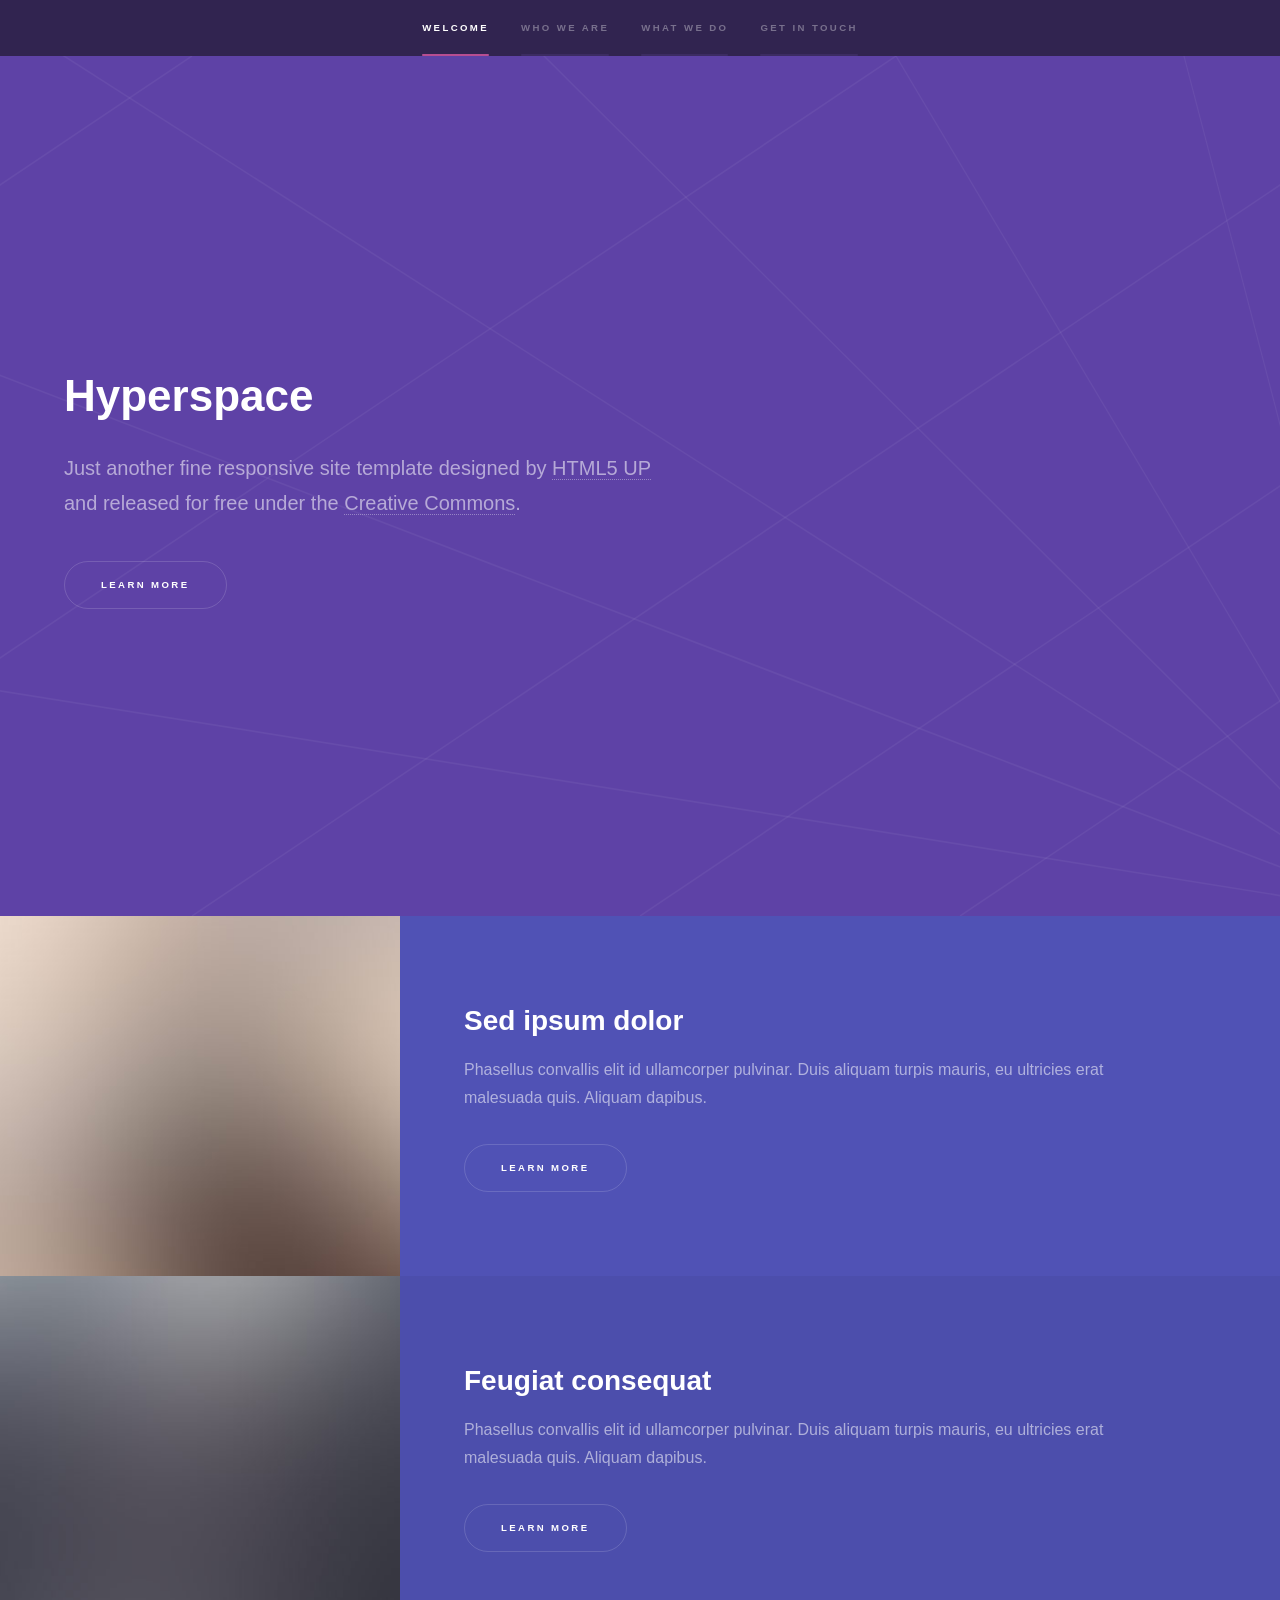
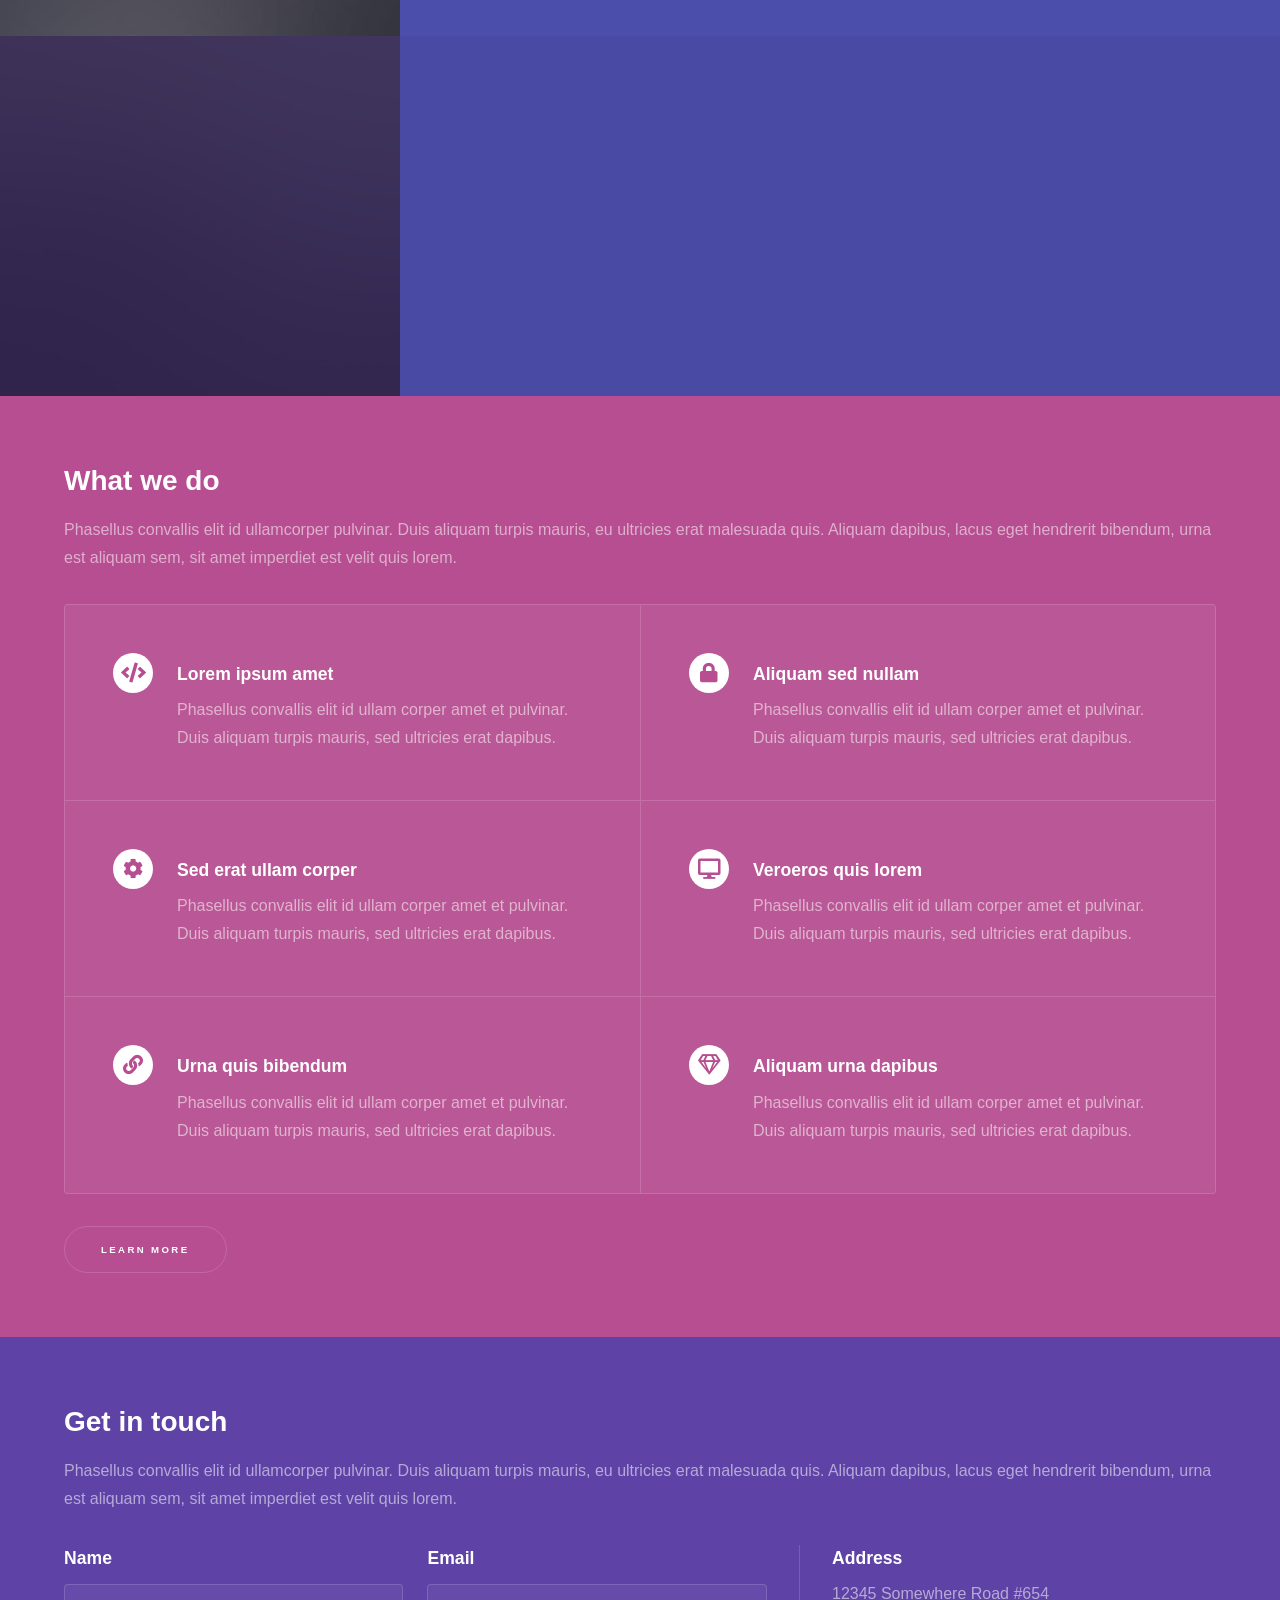
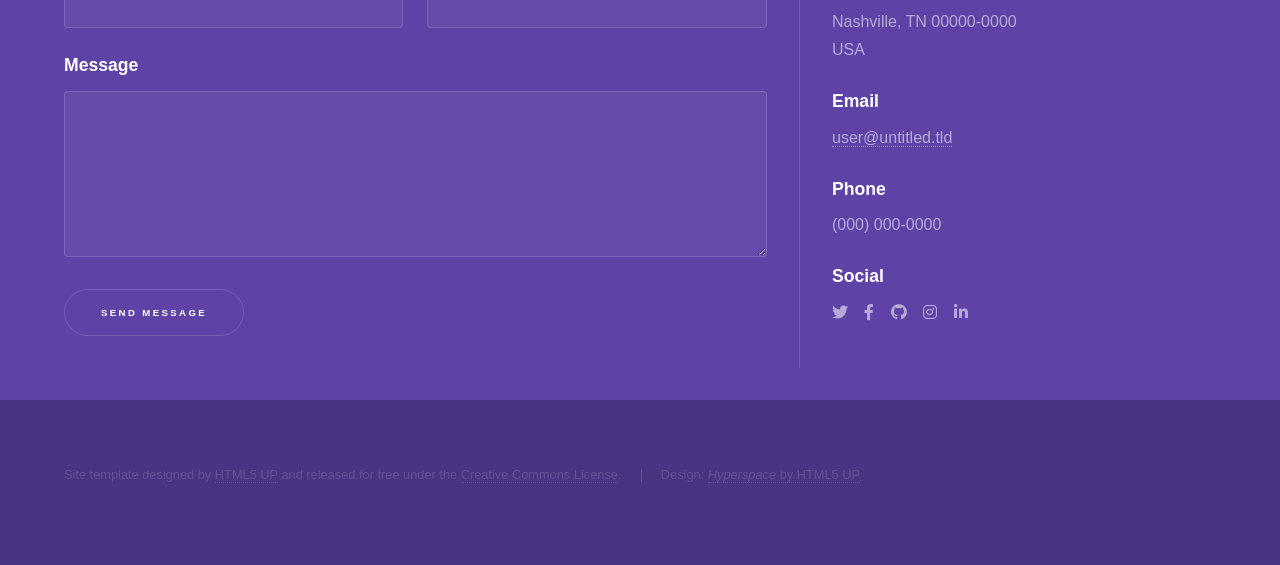
==== commit 5f0a1ab4: "minor update to credits" ====
--- a/Frontend/html5up-hyperspace/index.html
+++ b/Frontend/html5up-hyperspace/index.html
@@ -191,7 +191,9 @@
 			<footer id="footer" class="wrapper style1-alt">
 				<div class="inner">
 					<ul class="menu">
-						<li>&copy; Untitled. All rights reserved.</li><li>Design: <a href="http://html5up.net">HTML5 UP</a></li>
+						<li> Site template designed by <a href="http://html5up.net">HTML5 UP</a>
+							and released for free under the <a href="http://html5up.net/license">Creative Commons License</a>.
+						</p></li><li>Design: <a href="https://html5up.net/hyperspace"><i>Hyperspace</i> by HTML5 UP</a></li>
 					</ul>
 				</div>
 			</footer>
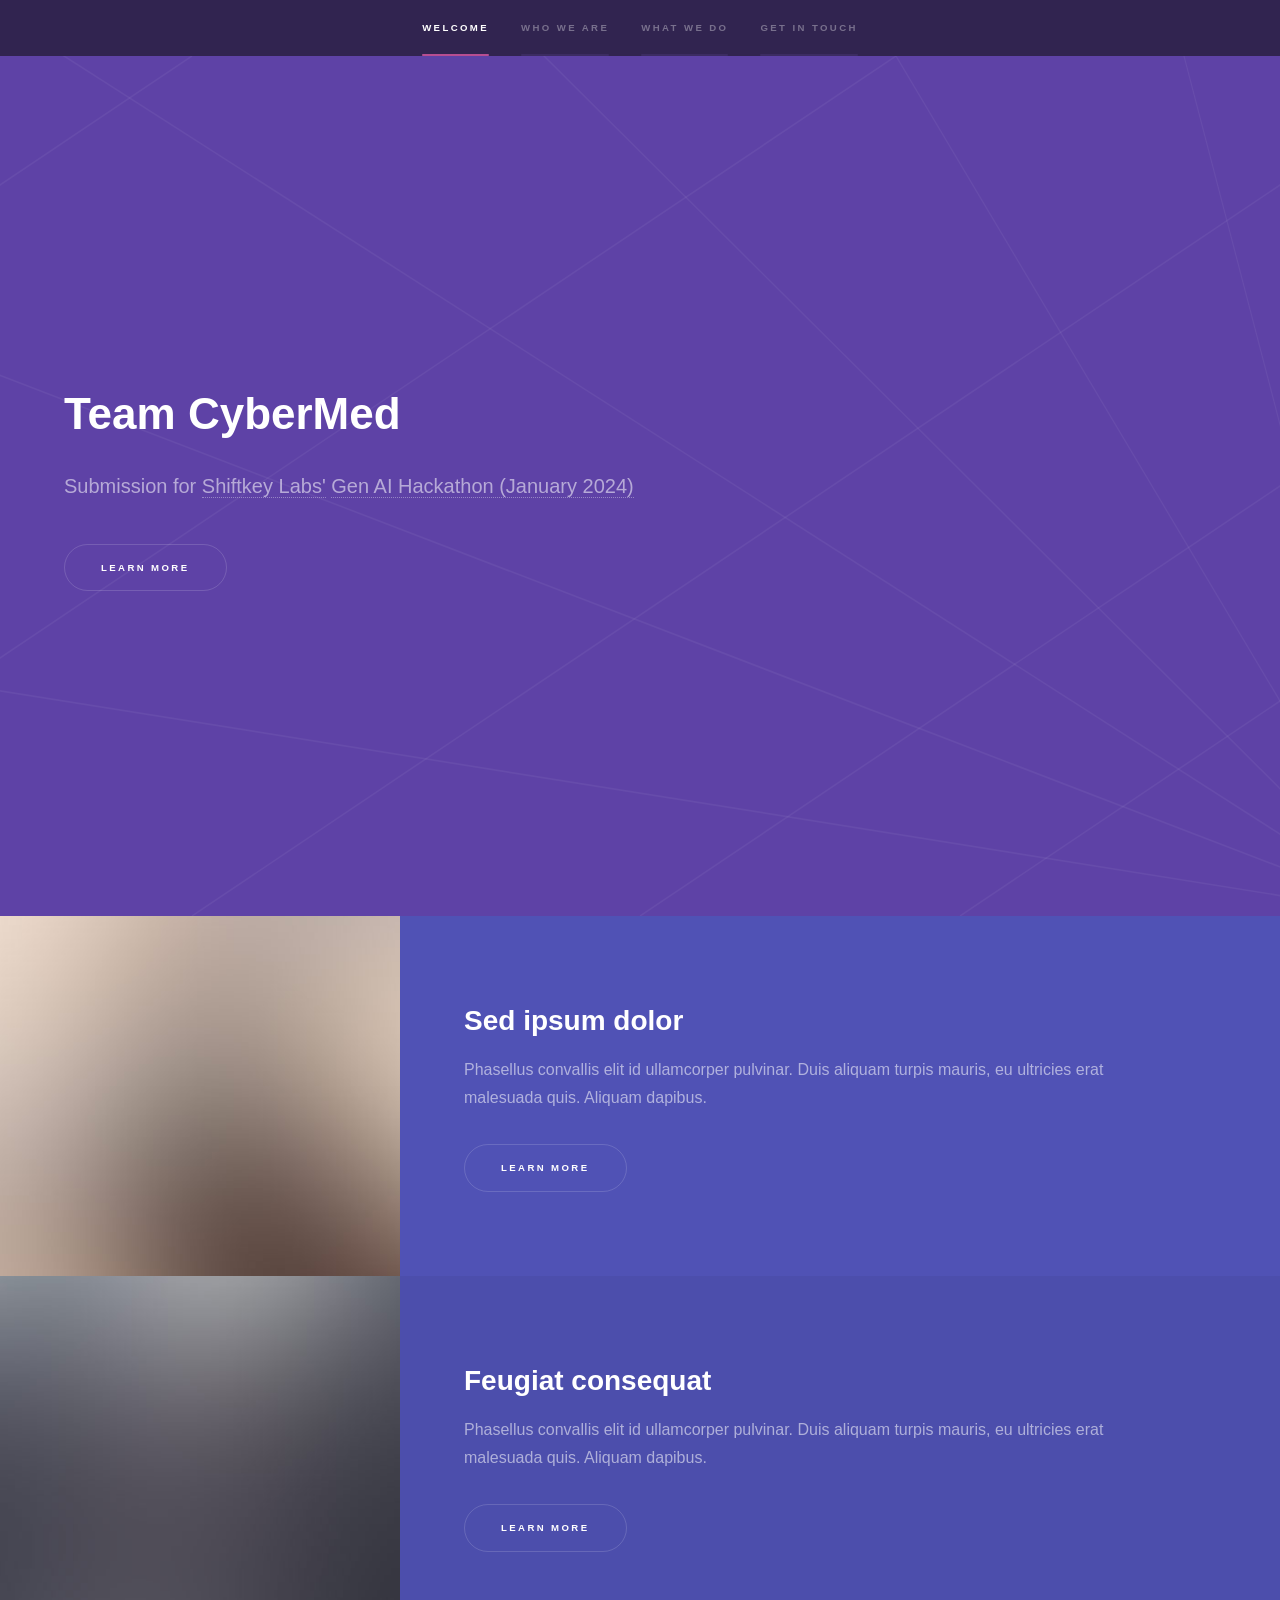
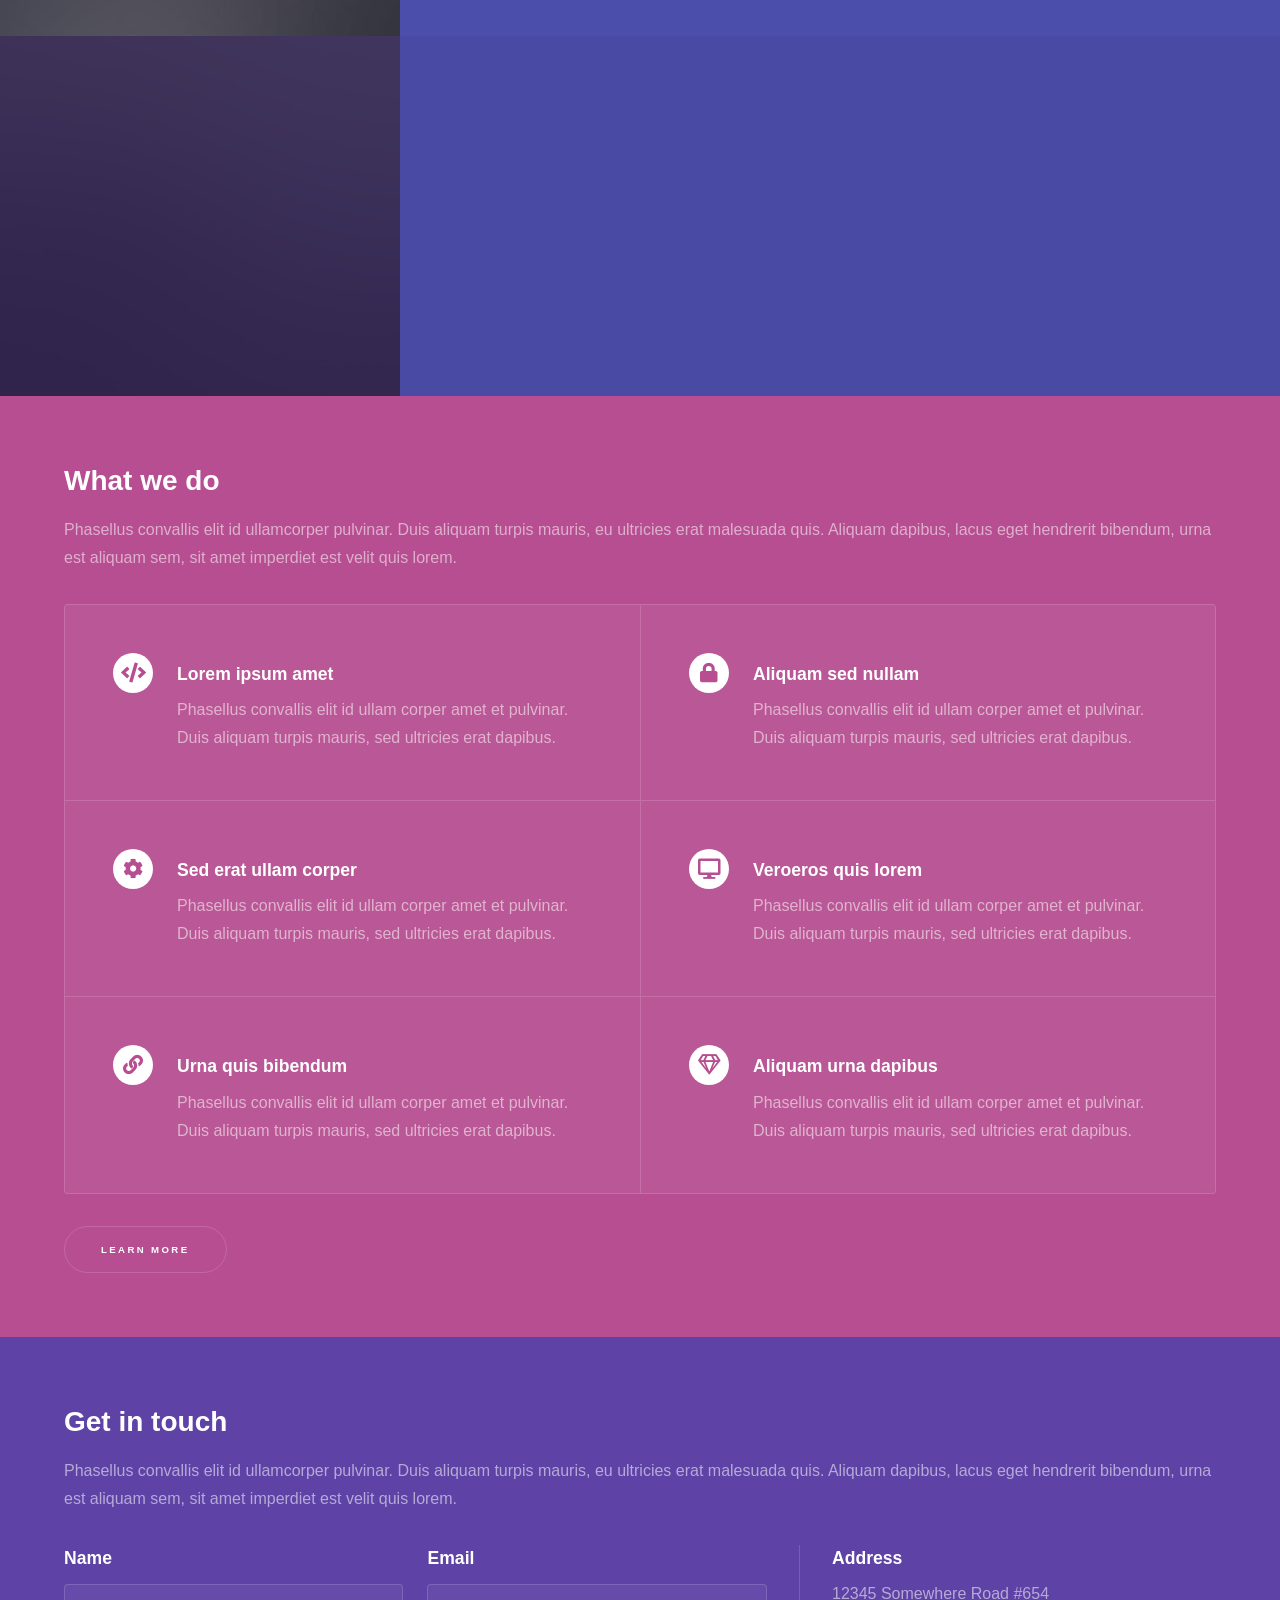
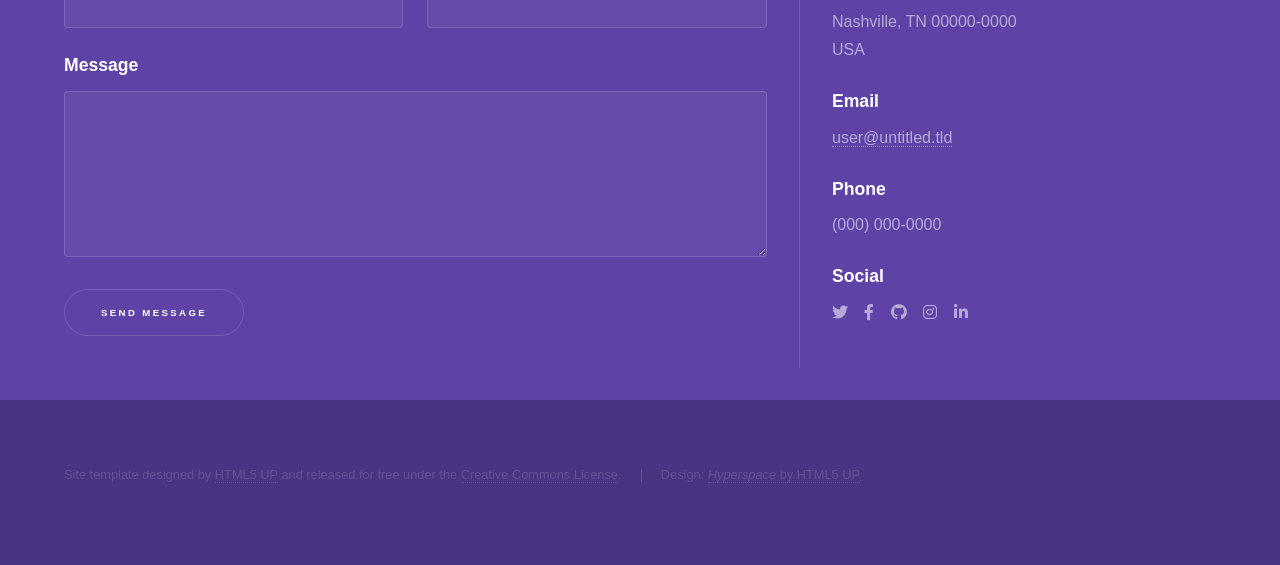
==== commit 068dab72: "minor updates to header text on the welcome screen" ====
--- a/Frontend/html5up-hyperspace/index.html
+++ b/Frontend/html5up-hyperspace/index.html
@@ -3,10 +3,12 @@
 	Hyperspace by HTML5 UP
 	html5up.net | @ajlkn
 	Free for personal and commercial use under the CCA 3.0 license (html5up.net/license)
+
+	This template was modified and built upon by Team CyberMed.
 -->
 <html>
 	<head>
-		<title>Hyperspace by HTML5 UP</title>
+		<title>Team CyberMed</title>
 		<meta charset="utf-8" />
 		<meta name="viewport" content="width=device-width, initial-scale=1, user-scalable=no" />
 		<link rel="stylesheet" href="assets/css/main.css" />
@@ -34,9 +36,10 @@
 				<!-- Intro -->
 					<section id="intro" class="wrapper style1 fullscreen fade-up">
 						<div class="inner">
-							<h1>Hyperspace</h1>
-							<p>Just another fine responsive site template designed by <a href="http://html5up.net">HTML5 UP</a><br />
-							and released for free under the <a href="http://html5up.net/license">Creative Commons</a>.</p>
+							<h1>Team CyberMed</h1>
+							<p>Submission for 
+								<a href="https://shiftkeylabs.ca/"> Shiftkey Labs'</a> 
+								<a href="https://shiftkeylabs.ca/event/generative-ai-hackathon-2024"> Gen AI Hackathon (January 2024)</a</p> 
 							<ul class="actions">
 								<li><a href="#one" class="button scrolly">Learn more</a></li>
 							</ul>
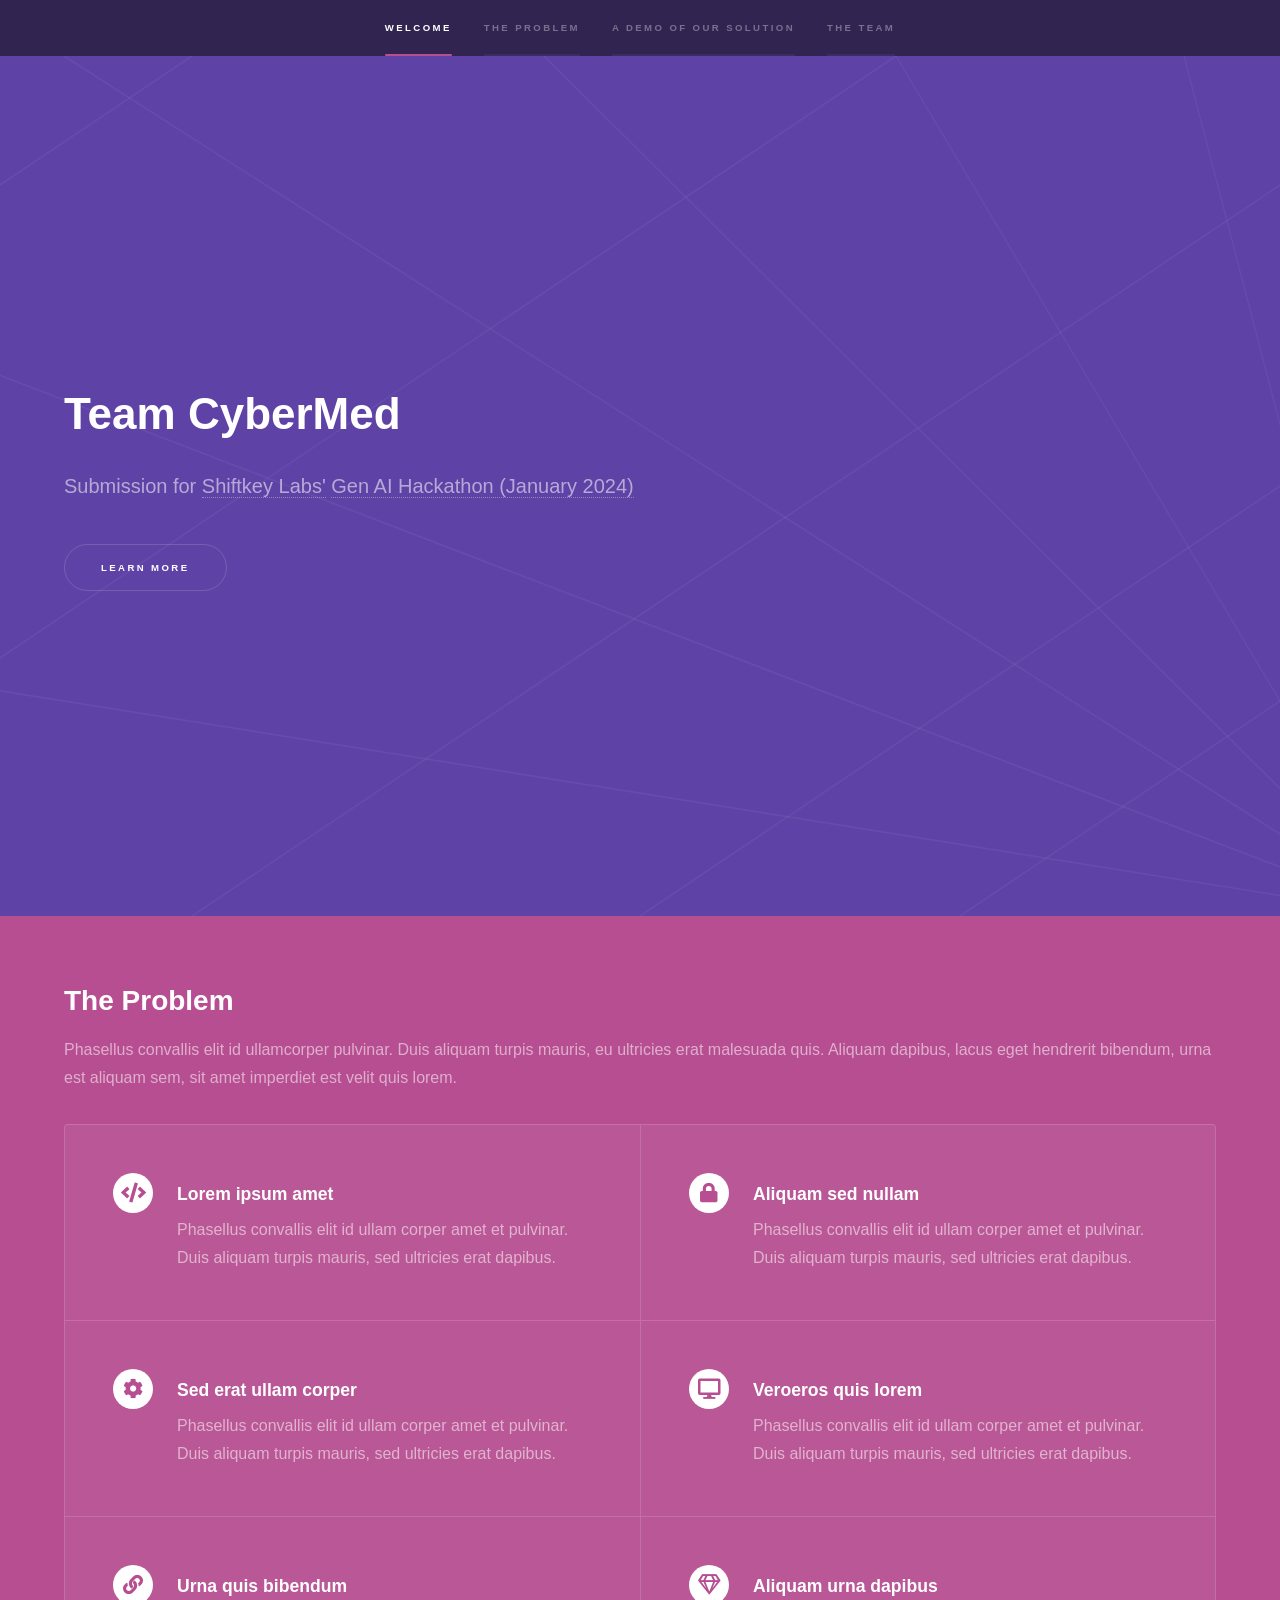
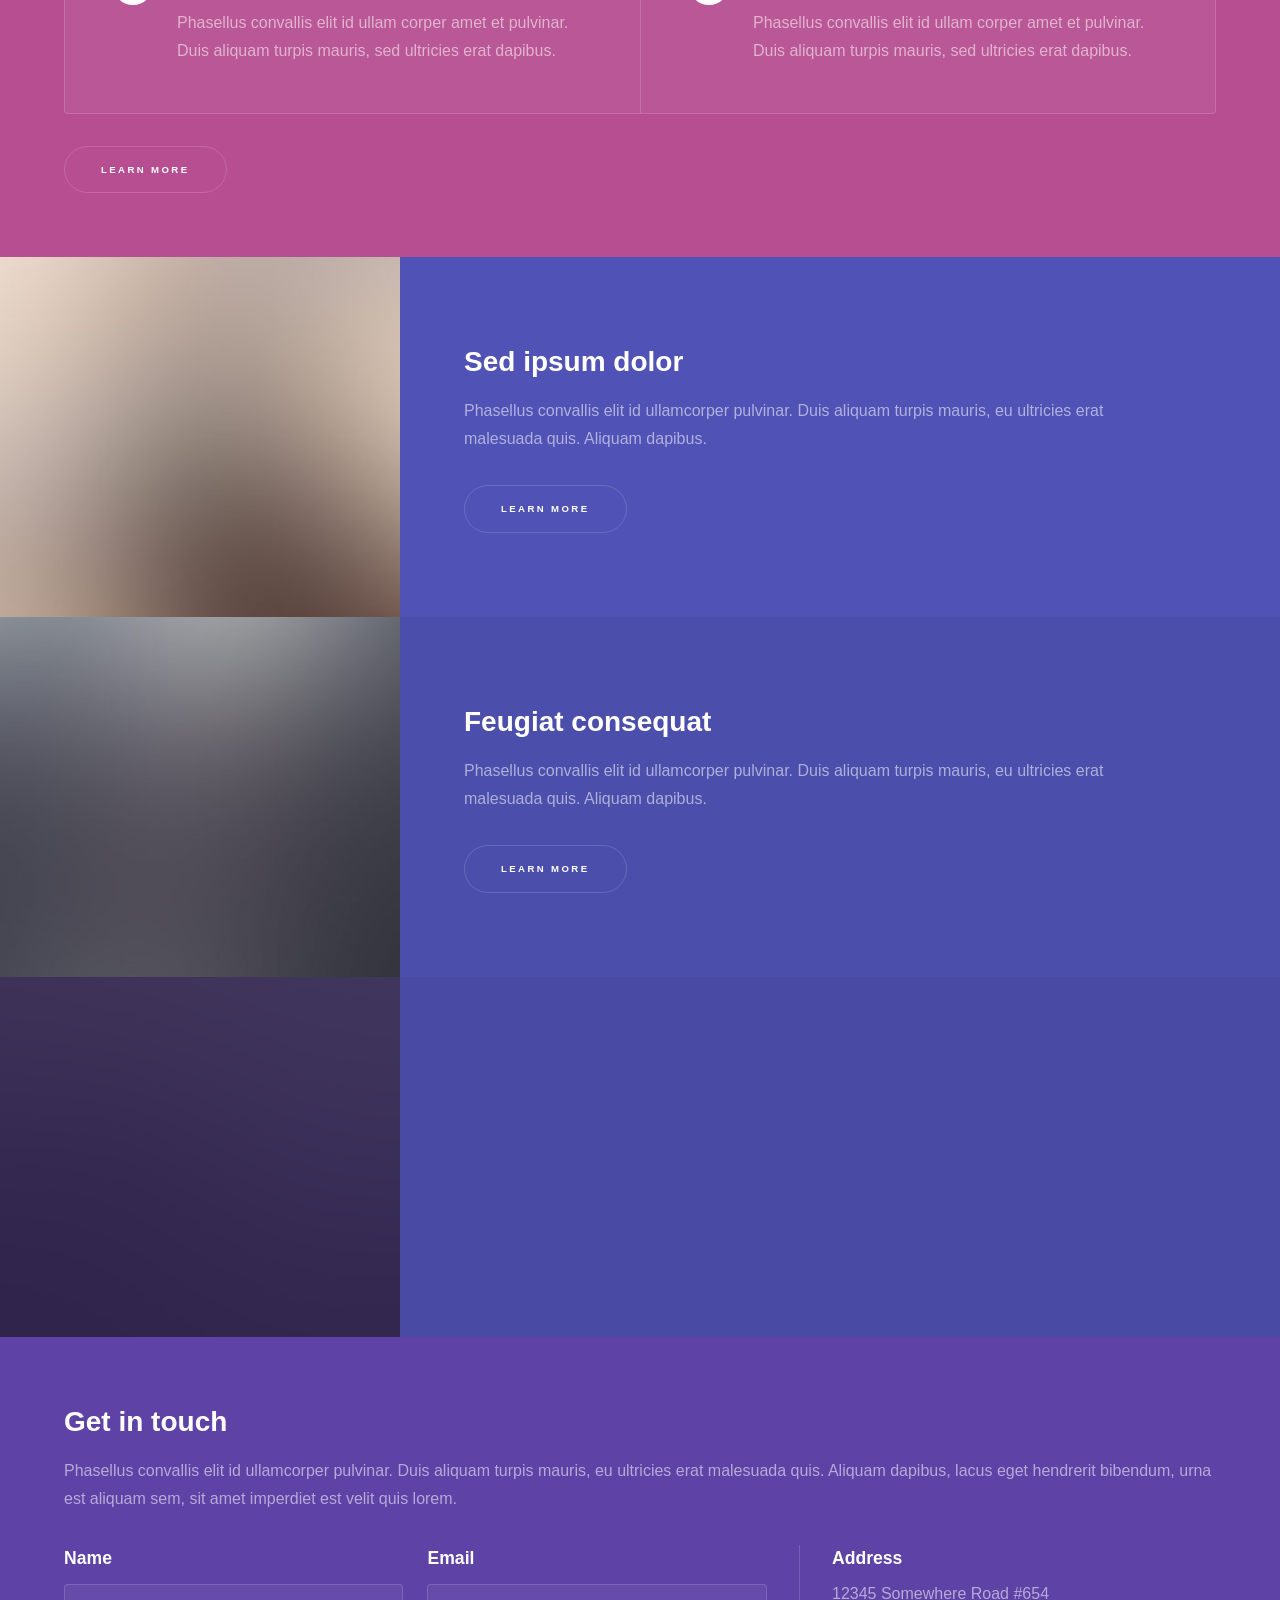
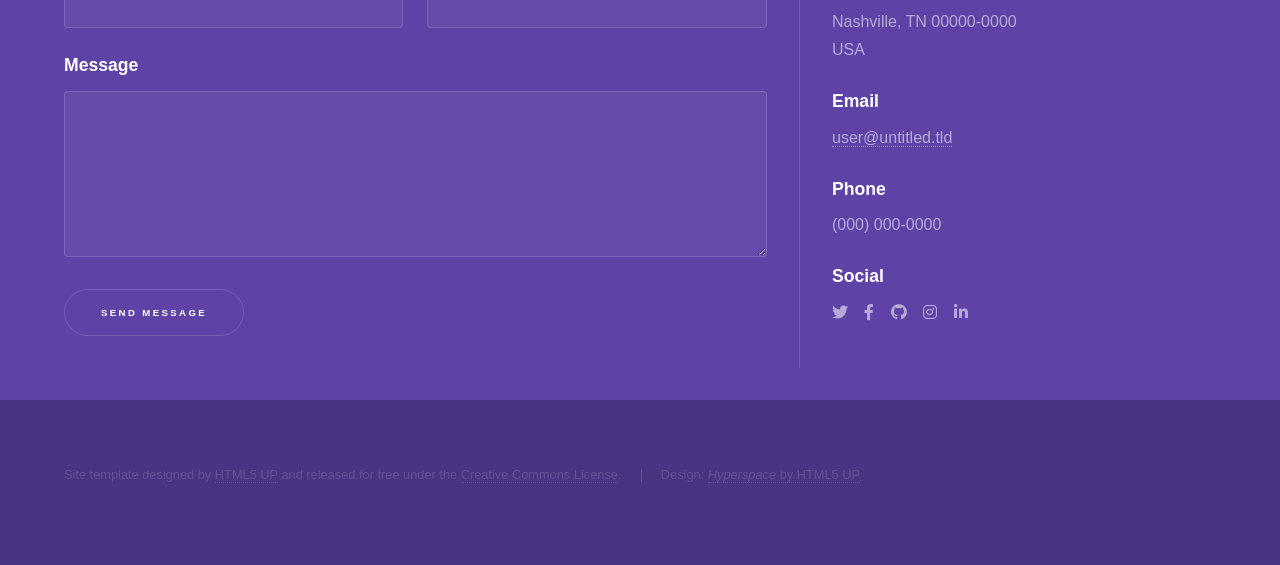
==== commit f47c358b: "Swapped sections one and two. Also updated menu items" ====
--- a/Frontend/html5up-hyperspace/index.html
+++ b/Frontend/html5up-hyperspace/index.html
@@ -22,9 +22,9 @@
 					<nav>
 						<ul>
 							<li><a href="#intro">Welcome</a></li>
-							<li><a href="#one">Who we are</a></li>
-							<li><a href="#two">What we do</a></li>
-							<li><a href="#three">Get in touch</a></li>
+							<li><a href="#one">The Problem</a></li>
+							<li><a href="#two">A Demo of Our Solution</a></li>
+							<li><a href="#three">The Team</a></li>
 						</ul>
 					</nav>
 				</div>
@@ -47,7 +47,50 @@
 					</section>
 
 				<!-- One -->
-					<section id="one" class="wrapper style2 spotlights">
+				<section id="one" class="wrapper style3 fade-up">
+					<div class="inner">
+						<h2>The Problem</h2>
+						<p>Phasellus convallis elit id ullamcorper pulvinar. Duis aliquam turpis mauris, eu ultricies erat malesuada quis. Aliquam dapibus, lacus eget hendrerit bibendum, urna est aliquam sem, sit amet imperdiet est velit quis lorem.</p>
+						<div class="features">
+							<section>
+								<span class="icon solid major fa-code"></span>
+								<h3>Lorem ipsum amet</h3>
+								<p>Phasellus convallis elit id ullam corper amet et pulvinar. Duis aliquam turpis mauris, sed ultricies erat dapibus.</p>
+							</section>
+							<section>
+								<span class="icon solid major fa-lock"></span>
+								<h3>Aliquam sed nullam</h3>
+								<p>Phasellus convallis elit id ullam corper amet et pulvinar. Duis aliquam turpis mauris, sed ultricies erat dapibus.</p>
+							</section>
+							<section>
+								<span class="icon solid major fa-cog"></span>
+								<h3>Sed erat ullam corper</h3>
+								<p>Phasellus convallis elit id ullam corper amet et pulvinar. Duis aliquam turpis mauris, sed ultricies erat dapibus.</p>
+							</section>
+							<section>
+								<span class="icon solid major fa-desktop"></span>
+								<h3>Veroeros quis lorem</h3>
+								<p>Phasellus convallis elit id ullam corper amet et pulvinar. Duis aliquam turpis mauris, sed ultricies erat dapibus.</p>
+							</section>
+							<section>
+								<span class="icon solid major fa-link"></span>
+								<h3>Urna quis bibendum</h3>
+								<p>Phasellus convallis elit id ullam corper amet et pulvinar. Duis aliquam turpis mauris, sed ultricies erat dapibus.</p>
+							</section>
+							<section>
+								<span class="icon major fa-gem"></span>
+								<h3>Aliquam urna dapibus</h3>
+								<p>Phasellus convallis elit id ullam corper amet et pulvinar. Duis aliquam turpis mauris, sed ultricies erat dapibus.</p>
+							</section>
+						</div>
+						<ul class="actions">
+							<li><a href="generic.html" class="button">Learn more</a></li>
+						</ul>
+					</div>
+				</section>
+
+				<!-- Two -->
+					<section id="two" class="wrapper style2 spotlights">
 						<section>
 							<a href="#" class="image"><img src="images/pic01.jpg" alt="" data-position="center center" /></a>
 							<div class="content">
@@ -84,49 +127,6 @@
 								</div>
 							</div>
 						</section>
-					</section>
-
-				<!-- Two -->
-					<section id="two" class="wrapper style3 fade-up">
-						<div class="inner">
-							<h2>What we do</h2>
-							<p>Phasellus convallis elit id ullamcorper pulvinar. Duis aliquam turpis mauris, eu ultricies erat malesuada quis. Aliquam dapibus, lacus eget hendrerit bibendum, urna est aliquam sem, sit amet imperdiet est velit quis lorem.</p>
-							<div class="features">
-								<section>
-									<span class="icon solid major fa-code"></span>
-									<h3>Lorem ipsum amet</h3>
-									<p>Phasellus convallis elit id ullam corper amet et pulvinar. Duis aliquam turpis mauris, sed ultricies erat dapibus.</p>
-								</section>
-								<section>
-									<span class="icon solid major fa-lock"></span>
-									<h3>Aliquam sed nullam</h3>
-									<p>Phasellus convallis elit id ullam corper amet et pulvinar. Duis aliquam turpis mauris, sed ultricies erat dapibus.</p>
-								</section>
-								<section>
-									<span class="icon solid major fa-cog"></span>
-									<h3>Sed erat ullam corper</h3>
-									<p>Phasellus convallis elit id ullam corper amet et pulvinar. Duis aliquam turpis mauris, sed ultricies erat dapibus.</p>
-								</section>
-								<section>
-									<span class="icon solid major fa-desktop"></span>
-									<h3>Veroeros quis lorem</h3>
-									<p>Phasellus convallis elit id ullam corper amet et pulvinar. Duis aliquam turpis mauris, sed ultricies erat dapibus.</p>
-								</section>
-								<section>
-									<span class="icon solid major fa-link"></span>
-									<h3>Urna quis bibendum</h3>
-									<p>Phasellus convallis elit id ullam corper amet et pulvinar. Duis aliquam turpis mauris, sed ultricies erat dapibus.</p>
-								</section>
-								<section>
-									<span class="icon major fa-gem"></span>
-									<h3>Aliquam urna dapibus</h3>
-									<p>Phasellus convallis elit id ullam corper amet et pulvinar. Duis aliquam turpis mauris, sed ultricies erat dapibus.</p>
-								</section>
-							</div>
-							<ul class="actions">
-								<li><a href="generic.html" class="button">Learn more</a></li>
-							</ul>
-						</div>
 					</section>
 
 				<!-- Three -->
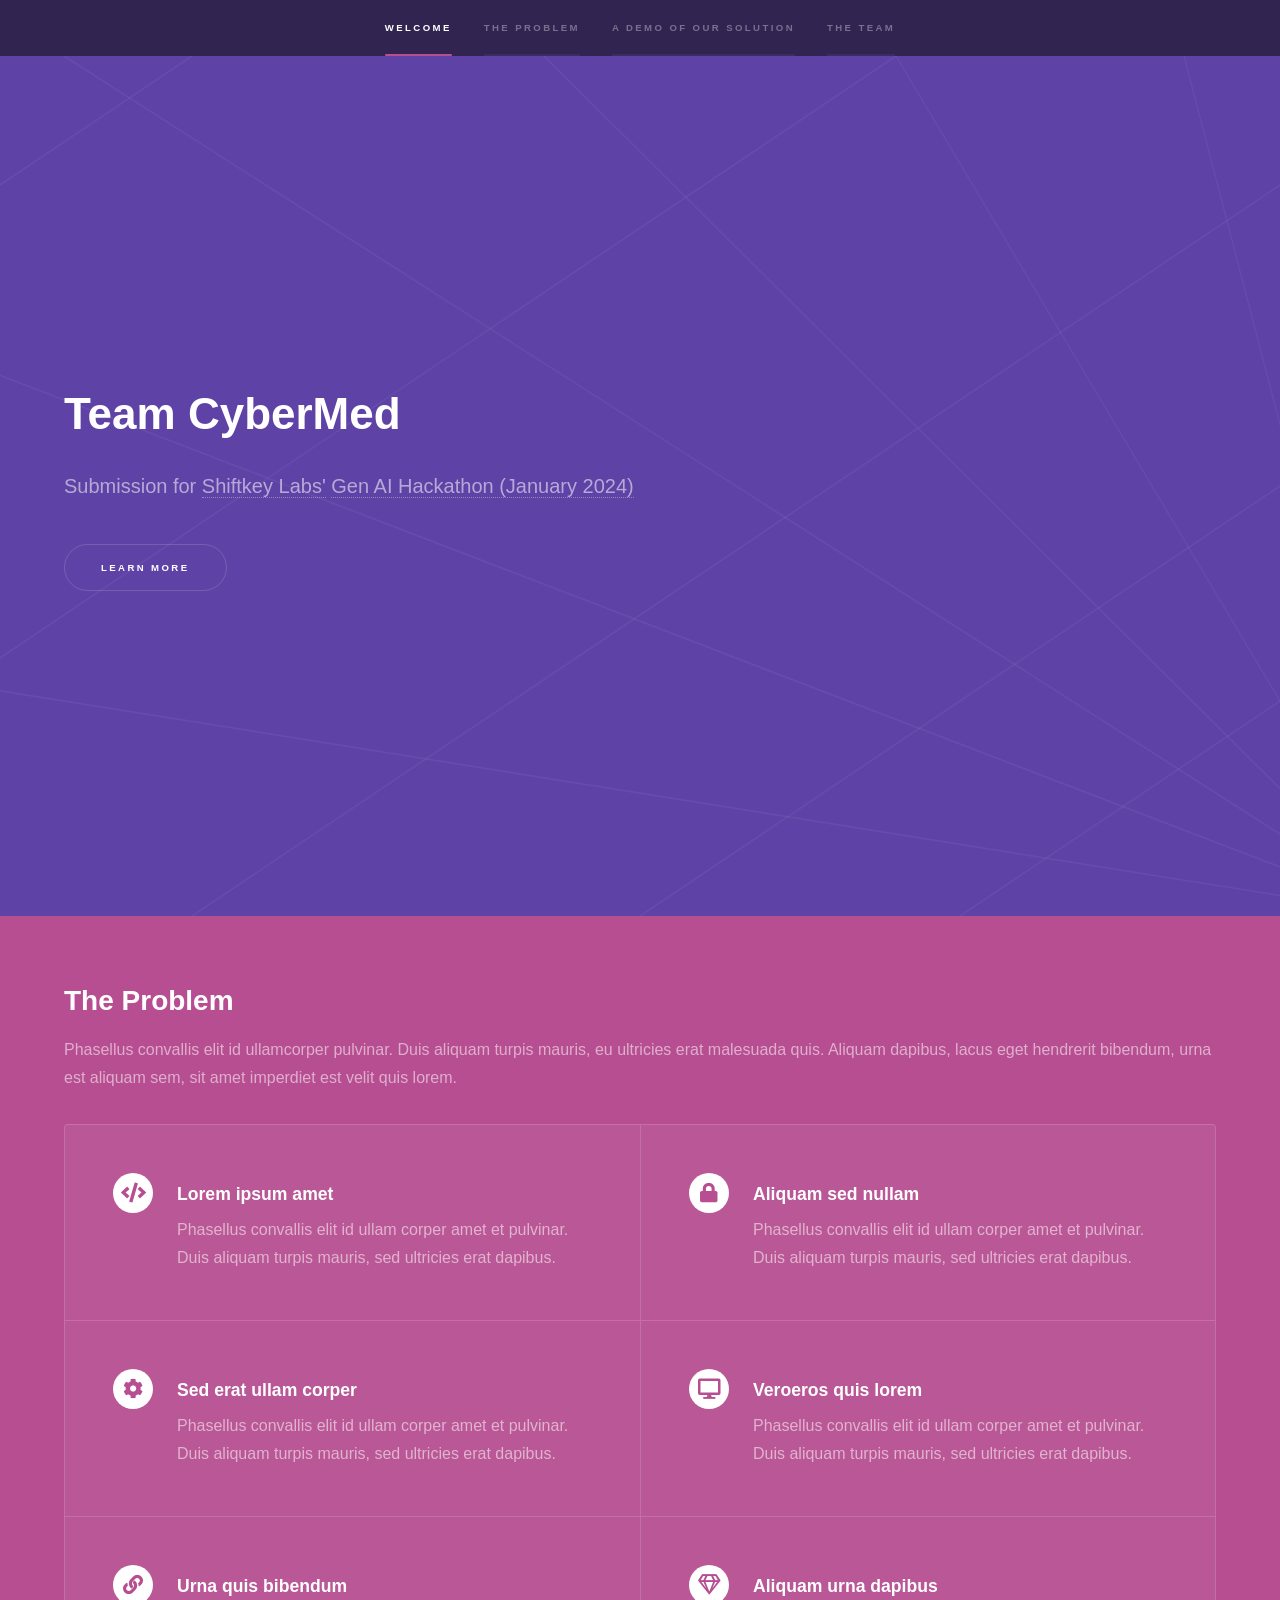
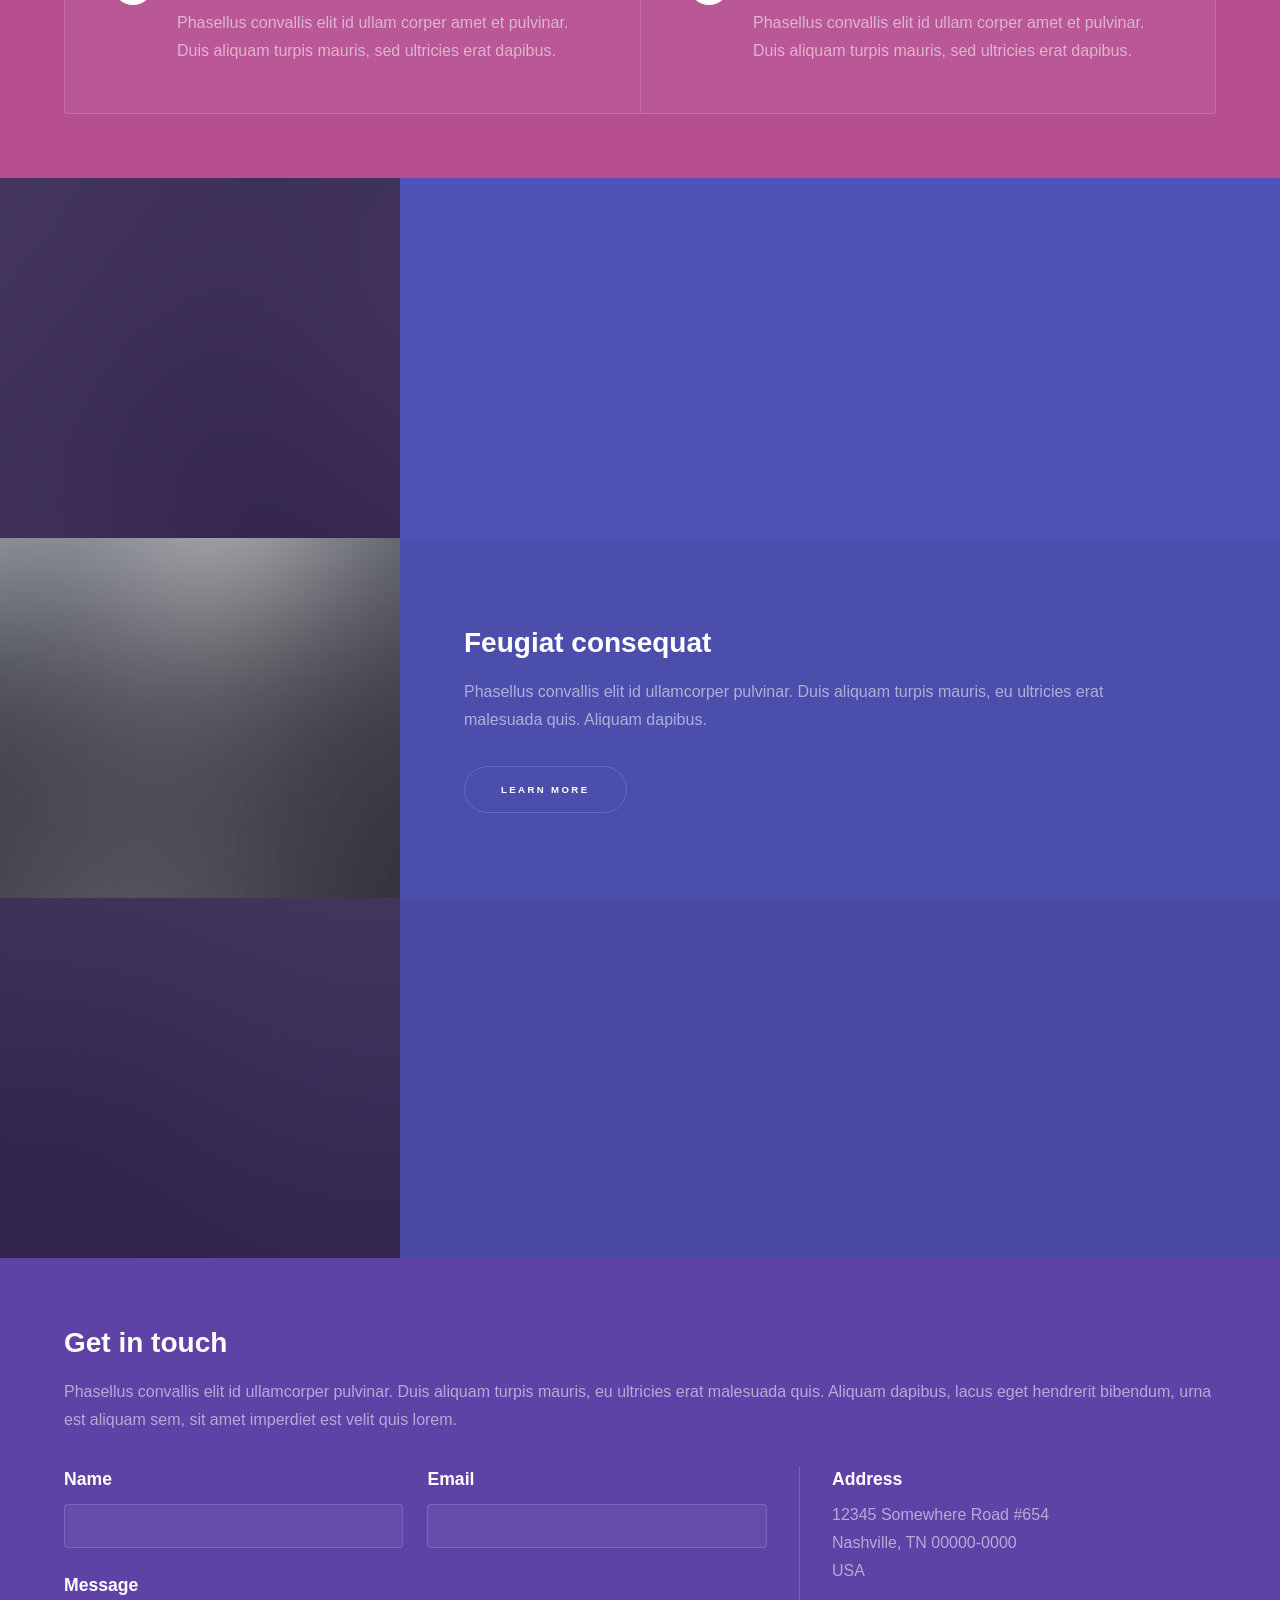
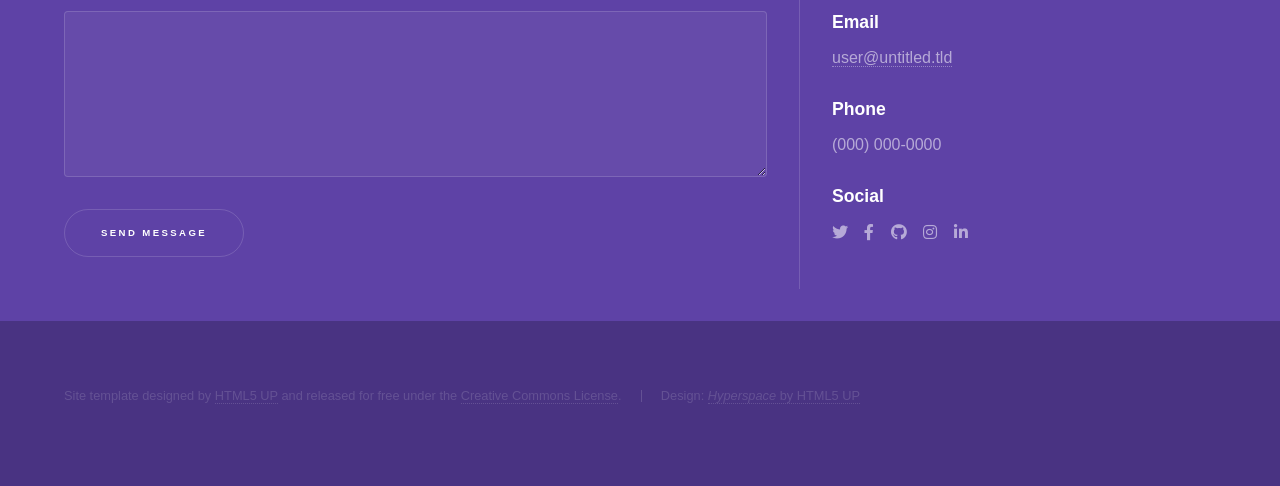
==== commit f49f727c: "Removed the 'Learn More' button from section two" ====
--- a/Frontend/html5up-hyperspace/index.html
+++ b/Frontend/html5up-hyperspace/index.html
@@ -83,9 +83,6 @@
 								<p>Phasellus convallis elit id ullam corper amet et pulvinar. Duis aliquam turpis mauris, sed ultricies erat dapibus.</p>
 							</section>
 						</div>
-						<ul class="actions">
-							<li><a href="generic.html" class="button">Learn more</a></li>
-						</ul>
 					</div>
 				</section>
 
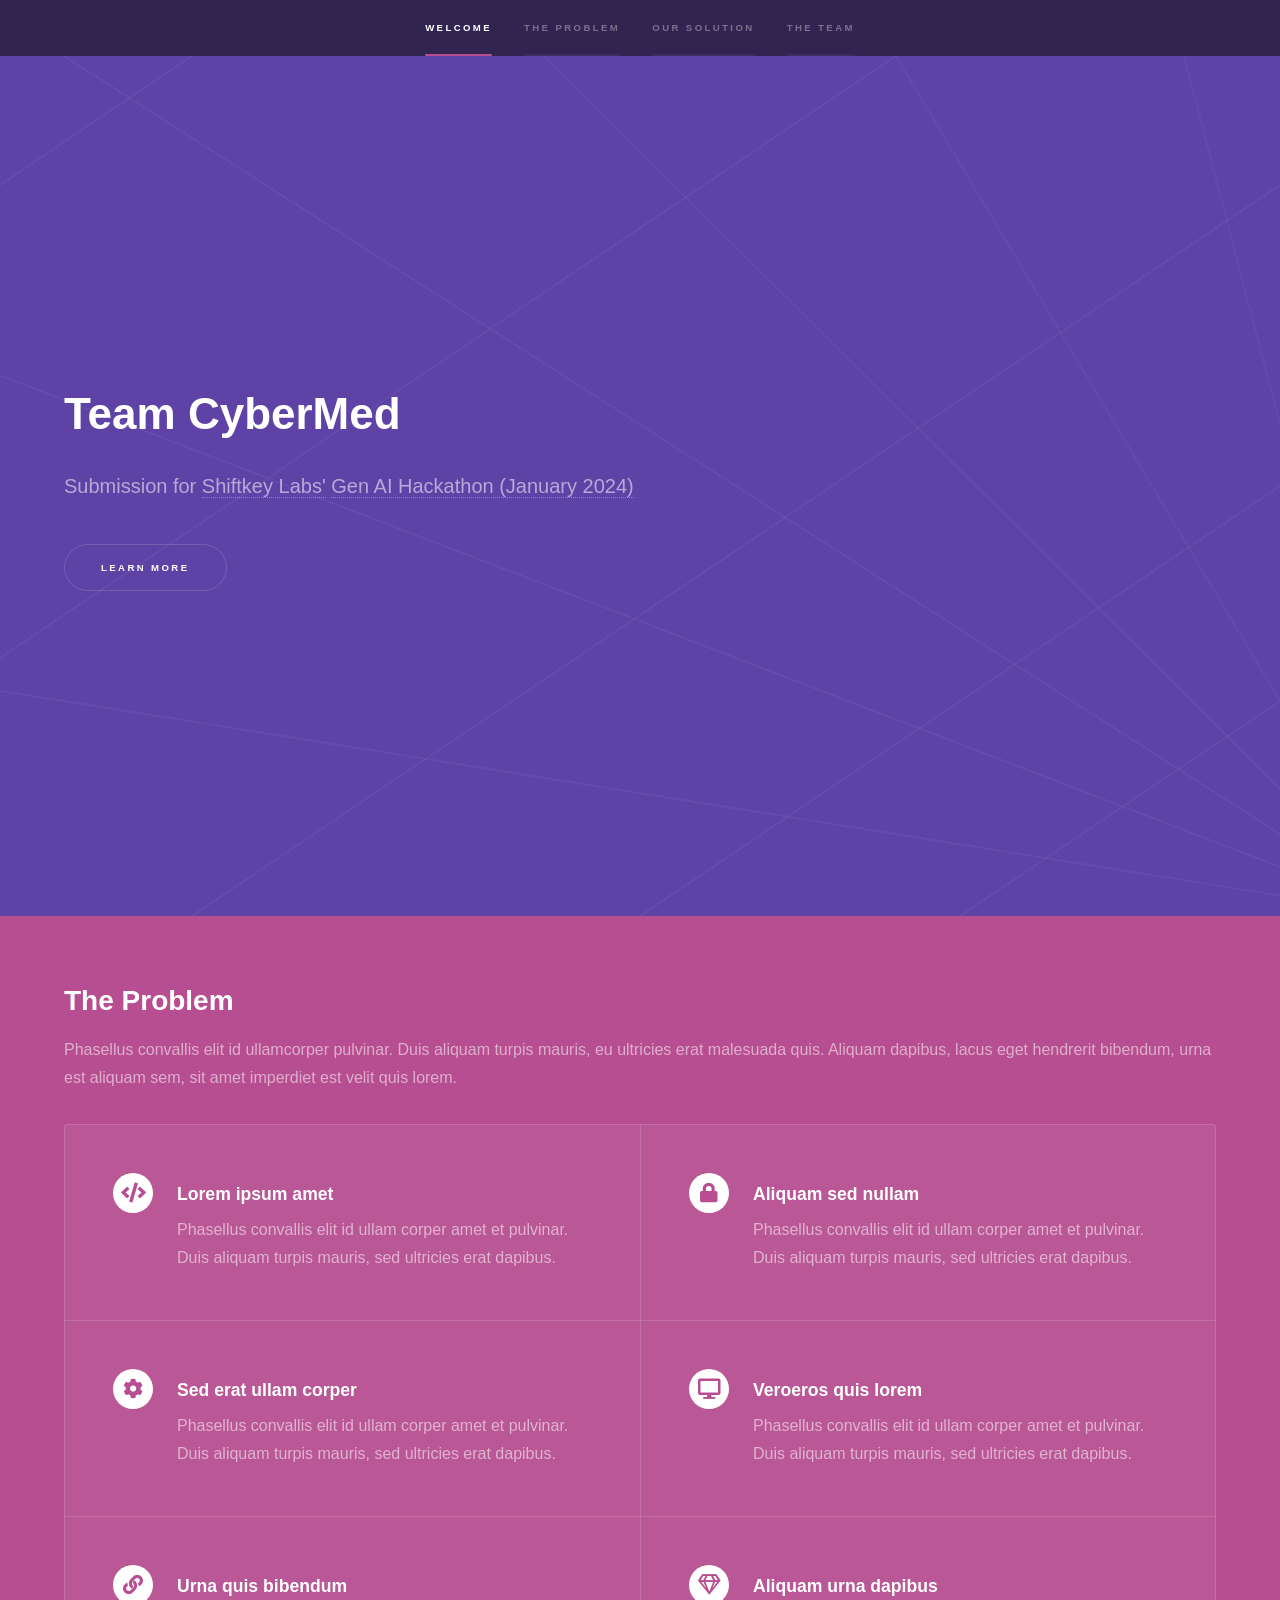
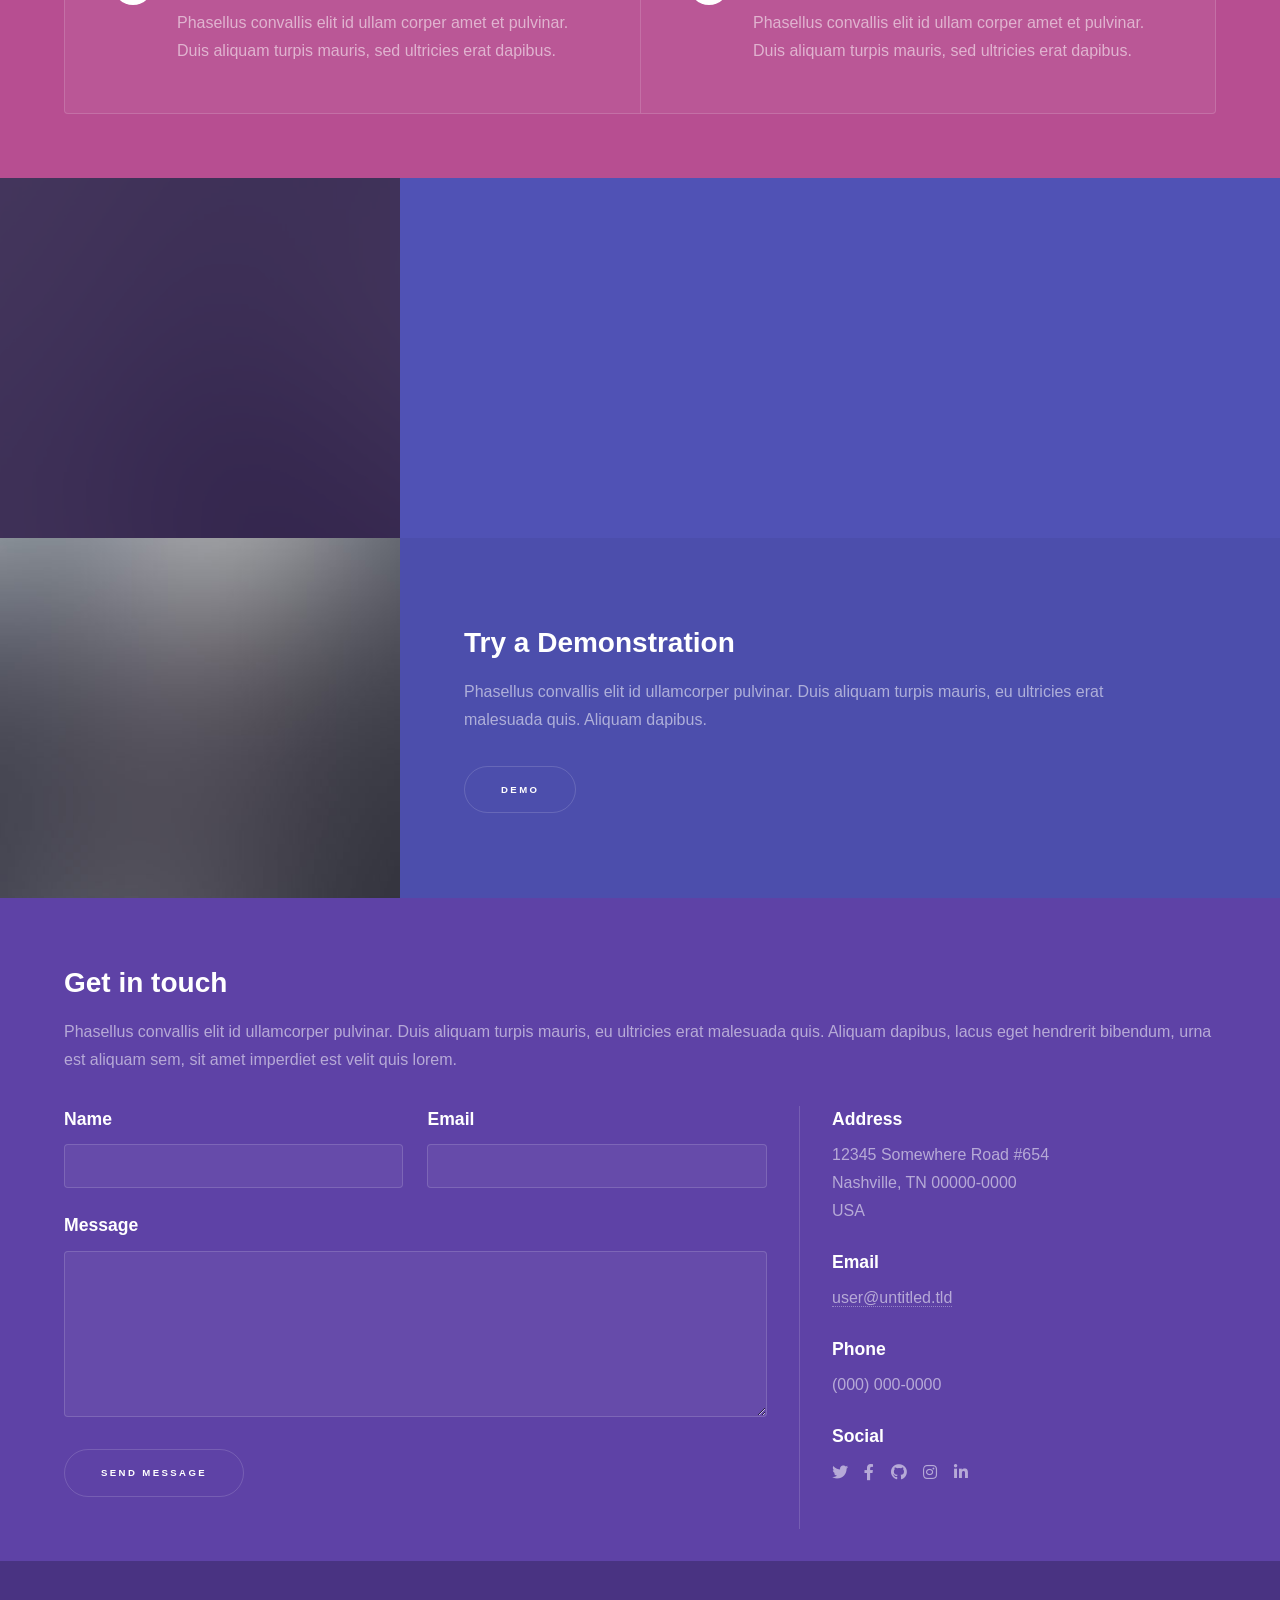
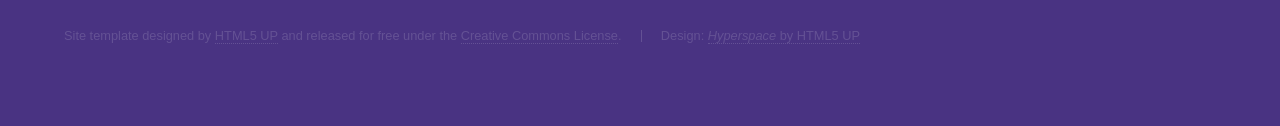
==== commit 3c5554c4: "Updated index page" ====
--- a/Frontend/html5up-hyperspace/index.html
+++ b/Frontend/html5up-hyperspace/index.html
@@ -23,7 +23,7 @@
 						<ul>
 							<li><a href="#intro">Welcome</a></li>
 							<li><a href="#one">The Problem</a></li>
-							<li><a href="#two">A Demo of Our Solution</a></li>
+							<li><a href="#two">Our Solution</a></li>
 							<li><a href="#three">The Team</a></li>
 						</ul>
 					</nav>
@@ -92,11 +92,8 @@
 							<a href="#" class="image"><img src="images/pic01.jpg" alt="" data-position="center center" /></a>
 							<div class="content">
 								<div class="inner">
-									<h2>Sed ipsum dolor</h2>
+									<h2>Our Idea</h2>
 									<p>Phasellus convallis elit id ullamcorper pulvinar. Duis aliquam turpis mauris, eu ultricies erat malesuada quis. Aliquam dapibus.</p>
-									<ul class="actions">
-										<li><a href="generic.html" class="button">Learn more</a></li>
-									</ul>
 								</div>
 							</div>
 						</section>
@@ -104,22 +101,10 @@
 							<a href="#" class="image"><img src="images/pic02.jpg" alt="" data-position="top center" /></a>
 							<div class="content">
 								<div class="inner">
-									<h2>Feugiat consequat</h2>
+									<h2>Try a Demonstration</h2>
 									<p>Phasellus convallis elit id ullamcorper pulvinar. Duis aliquam turpis mauris, eu ultricies erat malesuada quis. Aliquam dapibus.</p>
 									<ul class="actions">
-										<li><a href="generic.html" class="button">Learn more</a></li>
-									</ul>
-								</div>
-							</div>
-						</section>
-						<section>
-							<a href="#" class="image"><img src="images/pic03.jpg" alt="" data-position="25% 25%" /></a>
-							<div class="content">
-								<div class="inner">
-									<h2>Ultricies aliquam</h2>
-									<p>Phasellus convallis elit id ullamcorper pulvinar. Duis aliquam turpis mauris, eu ultricies erat malesuada quis. Aliquam dapibus.</p>
-									<ul class="actions">
-										<li><a href="generic.html" class="button">Learn more</a></li>
+										<li><a href="generic.html" class="button">Demo</a></li>
 									</ul>
 								</div>
 							</div>
@@ -184,7 +169,6 @@
 							</div>
 						</div>
 					</section>
-
 			</div>
 
 		<!-- Footer -->
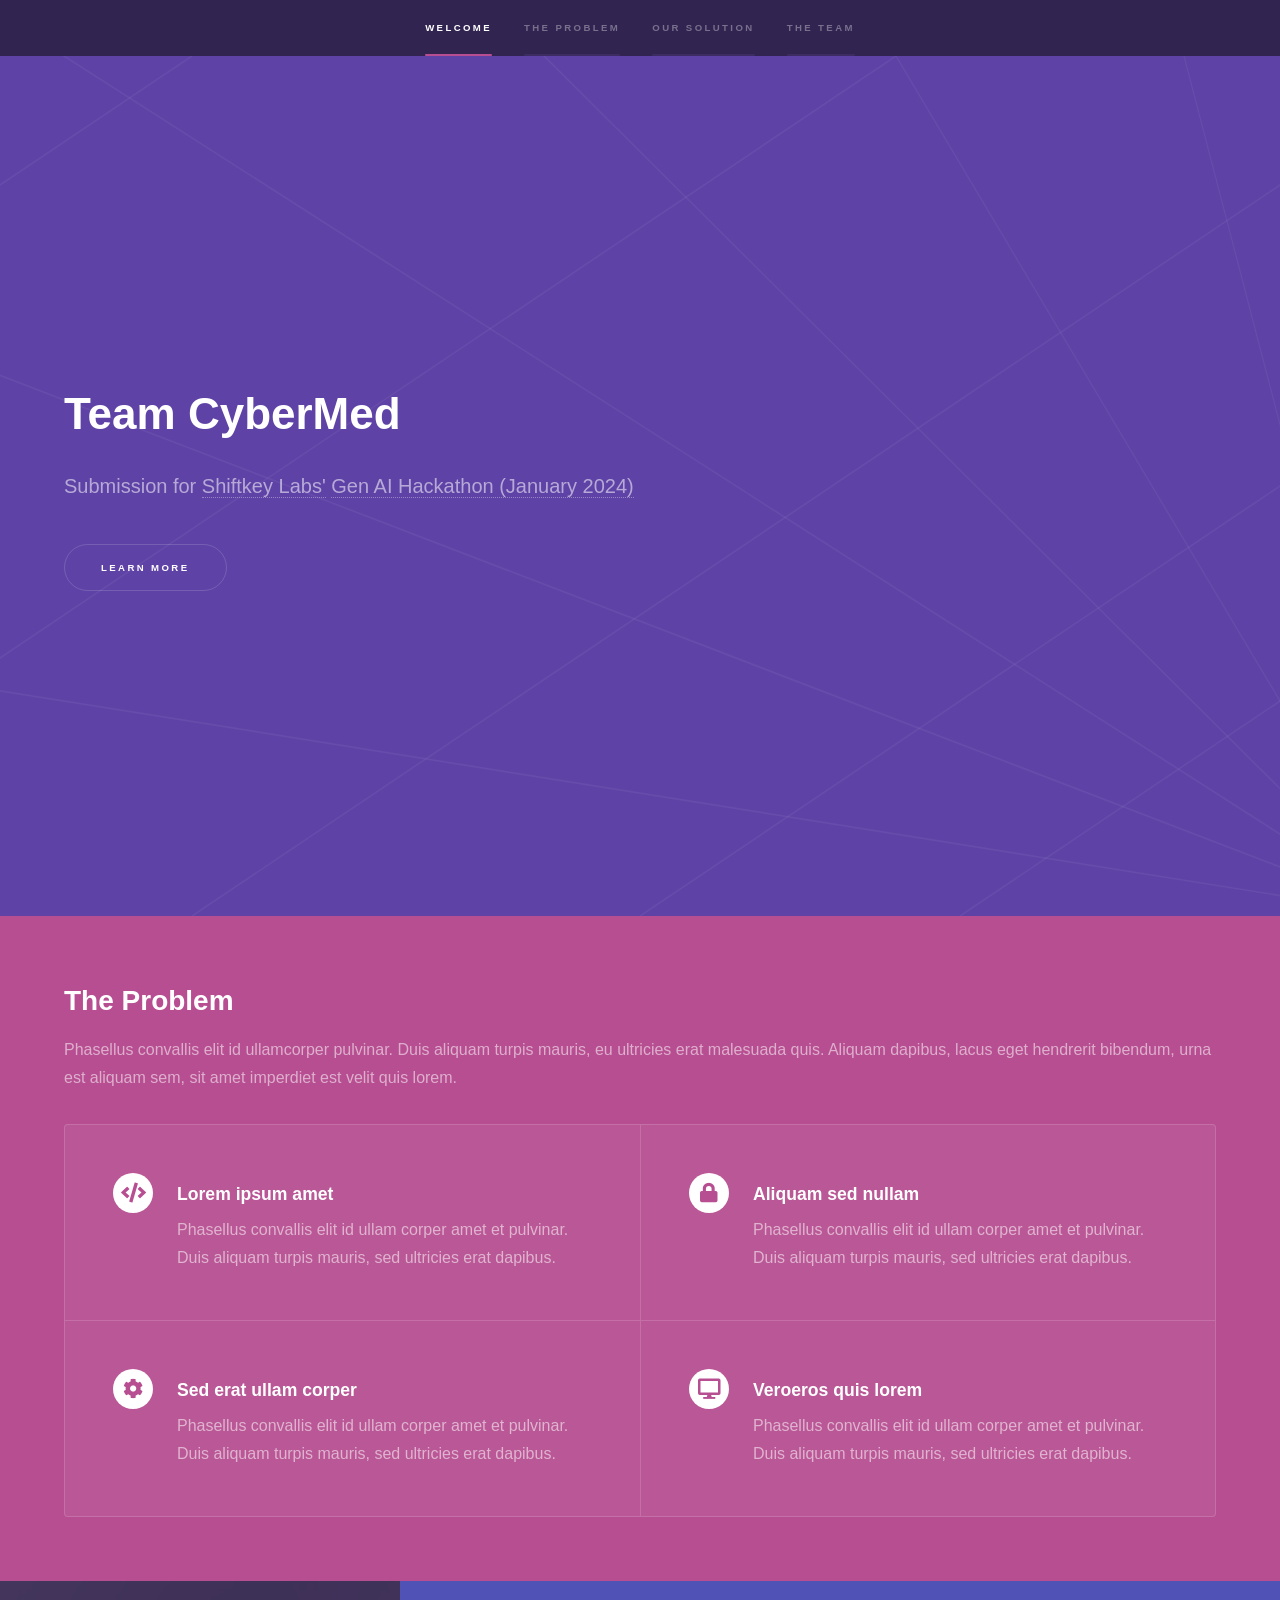
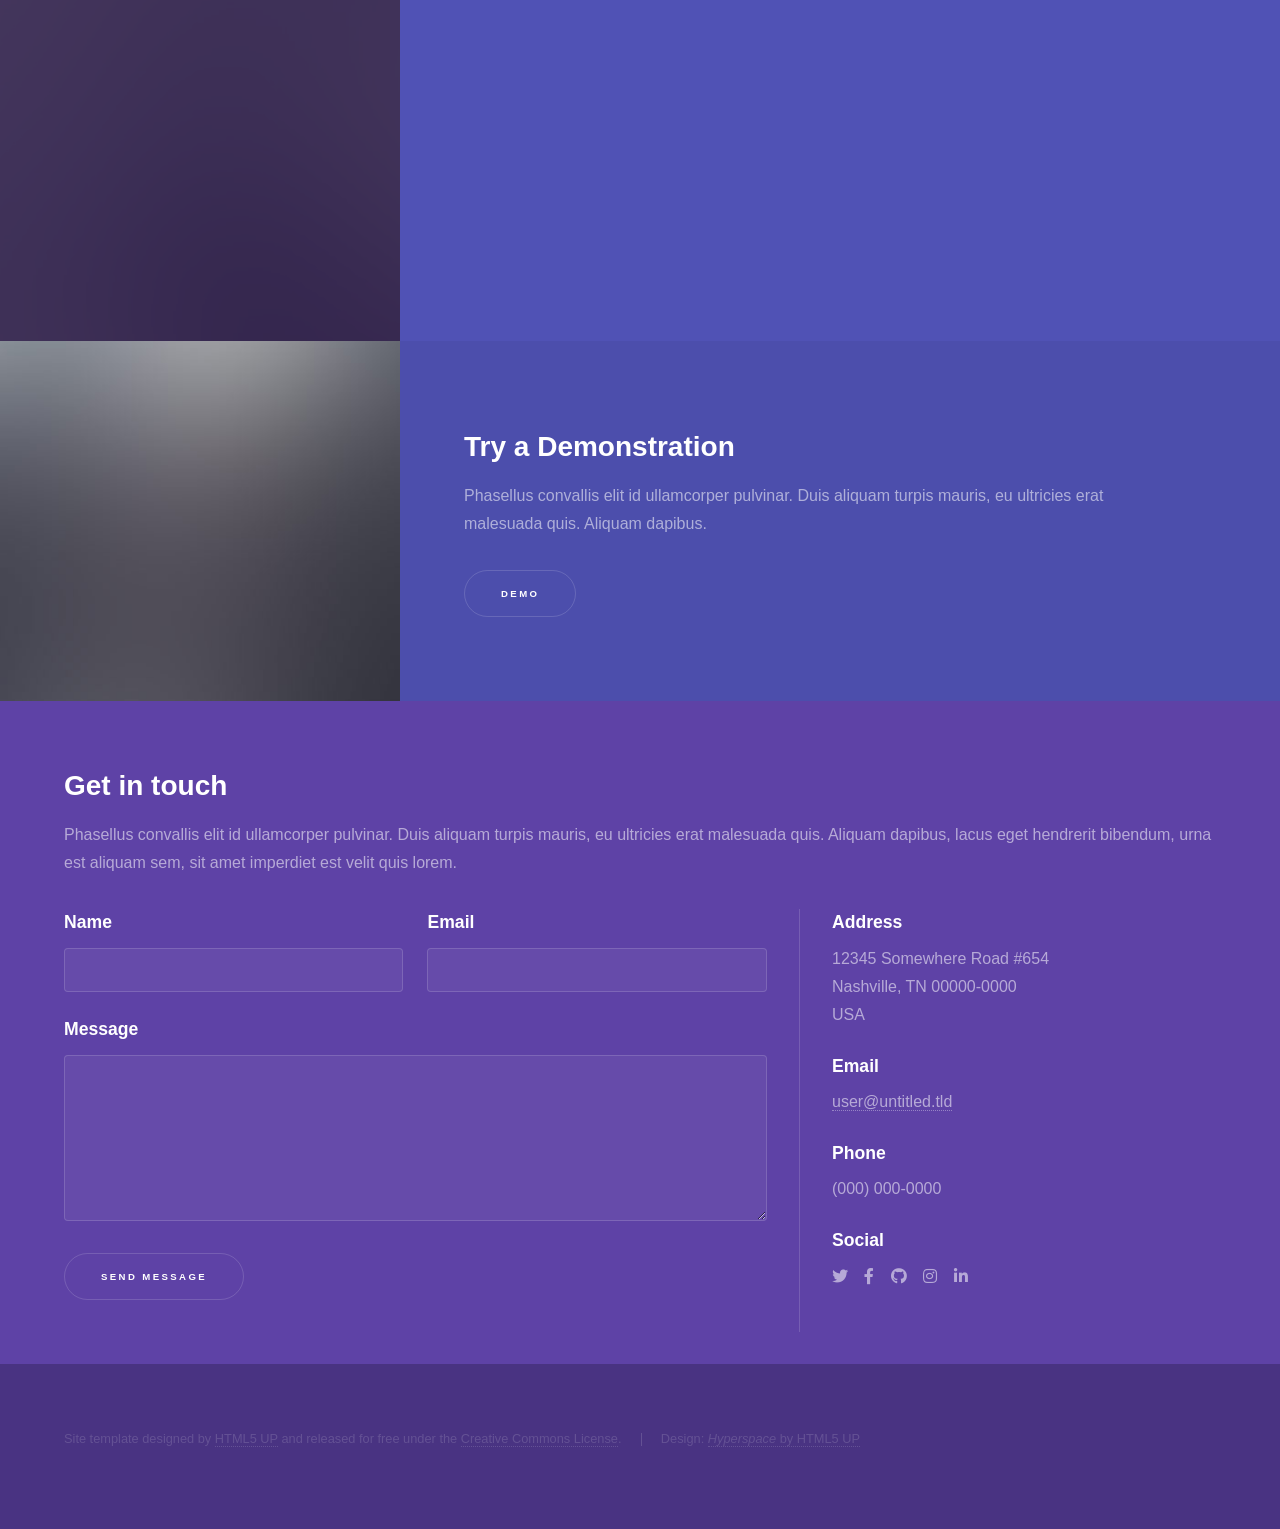
==== commit 6252ed81: "removed two sections from section two and added a link to the CyberMed page" ====
--- a/Frontend/html5up-hyperspace/index.html
+++ b/Frontend/html5up-hyperspace/index.html
@@ -72,16 +72,6 @@
 								<h3>Veroeros quis lorem</h3>
 								<p>Phasellus convallis elit id ullam corper amet et pulvinar. Duis aliquam turpis mauris, sed ultricies erat dapibus.</p>
 							</section>
-							<section>
-								<span class="icon solid major fa-link"></span>
-								<h3>Urna quis bibendum</h3>
-								<p>Phasellus convallis elit id ullam corper amet et pulvinar. Duis aliquam turpis mauris, sed ultricies erat dapibus.</p>
-							</section>
-							<section>
-								<span class="icon major fa-gem"></span>
-								<h3>Aliquam urna dapibus</h3>
-								<p>Phasellus convallis elit id ullam corper amet et pulvinar. Duis aliquam turpis mauris, sed ultricies erat dapibus.</p>
-							</section>
 						</div>
 					</div>
 				</section>
@@ -104,7 +94,7 @@
 									<h2>Try a Demonstration</h2>
 									<p>Phasellus convallis elit id ullamcorper pulvinar. Duis aliquam turpis mauris, eu ultricies erat malesuada quis. Aliquam dapibus.</p>
 									<ul class="actions">
-										<li><a href="generic.html" class="button">Demo</a></li>
+										<li><a href="../CyberMED/main.html" class="button">Demo</a></li>
 									</ul>
 								</div>
 							</div>
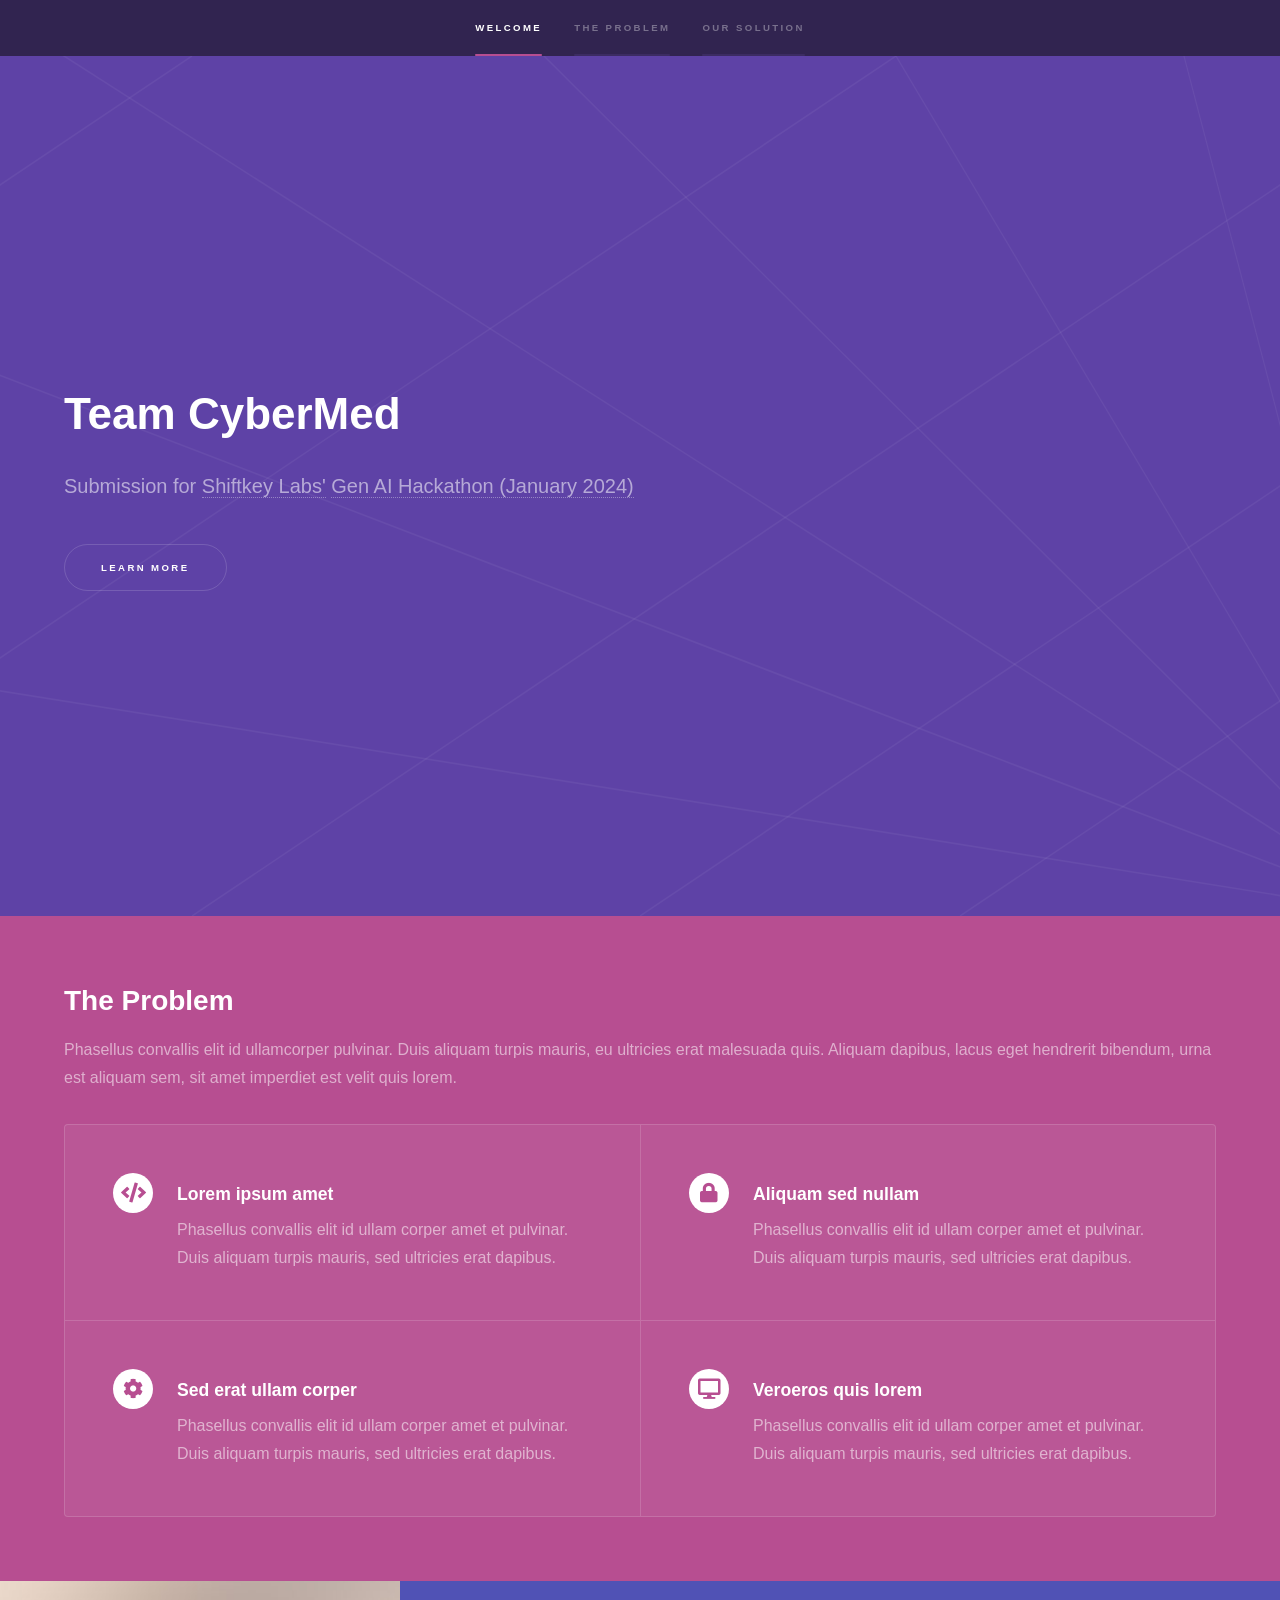
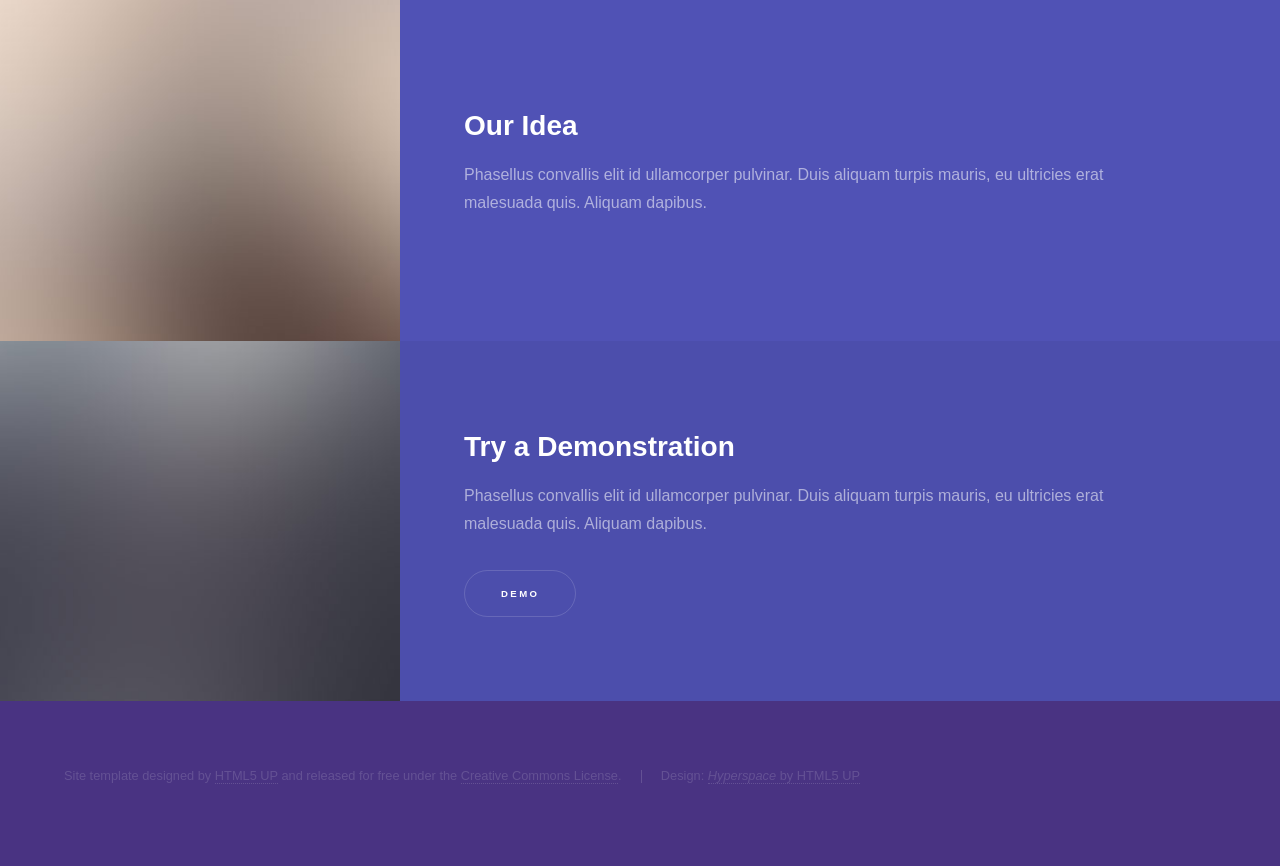
==== commit 7e7d2d11: "changes" ====
--- a/Frontend/html5up-hyperspace/index.html
+++ b/Frontend/html5up-hyperspace/index.html
@@ -24,7 +24,6 @@
 							<li><a href="#intro">Welcome</a></li>
 							<li><a href="#one">The Problem</a></li>
 							<li><a href="#two">Our Solution</a></li>
-							<li><a href="#three">The Team</a></li>
 						</ul>
 					</nav>
 				</div>
@@ -101,66 +100,6 @@
 						</section>
 					</section>
 
-				<!-- Three -->
-					<section id="three" class="wrapper style1 fade-up">
-						<div class="inner">
-							<h2>Get in touch</h2>
-							<p>Phasellus convallis elit id ullamcorper pulvinar. Duis aliquam turpis mauris, eu ultricies erat malesuada quis. Aliquam dapibus, lacus eget hendrerit bibendum, urna est aliquam sem, sit amet imperdiet est velit quis lorem.</p>
-							<div class="split style1">
-								<section>
-									<form method="post" action="#">
-										<div class="fields">
-											<div class="field half">
-												<label for="name">Name</label>
-												<input type="text" name="name" id="name" />
-											</div>
-											<div class="field half">
-												<label for="email">Email</label>
-												<input type="text" name="email" id="email" />
-											</div>
-											<div class="field">
-												<label for="message">Message</label>
-												<textarea name="message" id="message" rows="5"></textarea>
-											</div>
-										</div>
-										<ul class="actions">
-											<li><a href="" class="button submit">Send Message</a></li>
-										</ul>
-									</form>
-								</section>
-								<section>
-									<ul class="contact">
-										<li>
-											<h3>Address</h3>
-											<span>12345 Somewhere Road #654<br />
-											Nashville, TN 00000-0000<br />
-											USA</span>
-										</li>
-										<li>
-											<h3>Email</h3>
-											<a href="#">user@untitled.tld</a>
-										</li>
-										<li>
-											<h3>Phone</h3>
-											<span>(000) 000-0000</span>
-										</li>
-										<li>
-											<h3>Social</h3>
-											<ul class="icons">
-												<li><a href="#" class="icon brands fa-twitter"><span class="label">Twitter</span></a></li>
-												<li><a href="#" class="icon brands fa-facebook-f"><span class="label">Facebook</span></a></li>
-												<li><a href="#" class="icon brands fa-github"><span class="label">GitHub</span></a></li>
-												<li><a href="#" class="icon brands fa-instagram"><span class="label">Instagram</span></a></li>
-												<li><a href="#" class="icon brands fa-linkedin-in"><span class="label">LinkedIn</span></a></li>
-											</ul>
-										</li>
-									</ul>
-								</section>
-							</div>
-						</div>
-					</section>
-			</div>
-
 		<!-- Footer -->
 			<footer id="footer" class="wrapper style1-alt">
 				<div class="inner">
